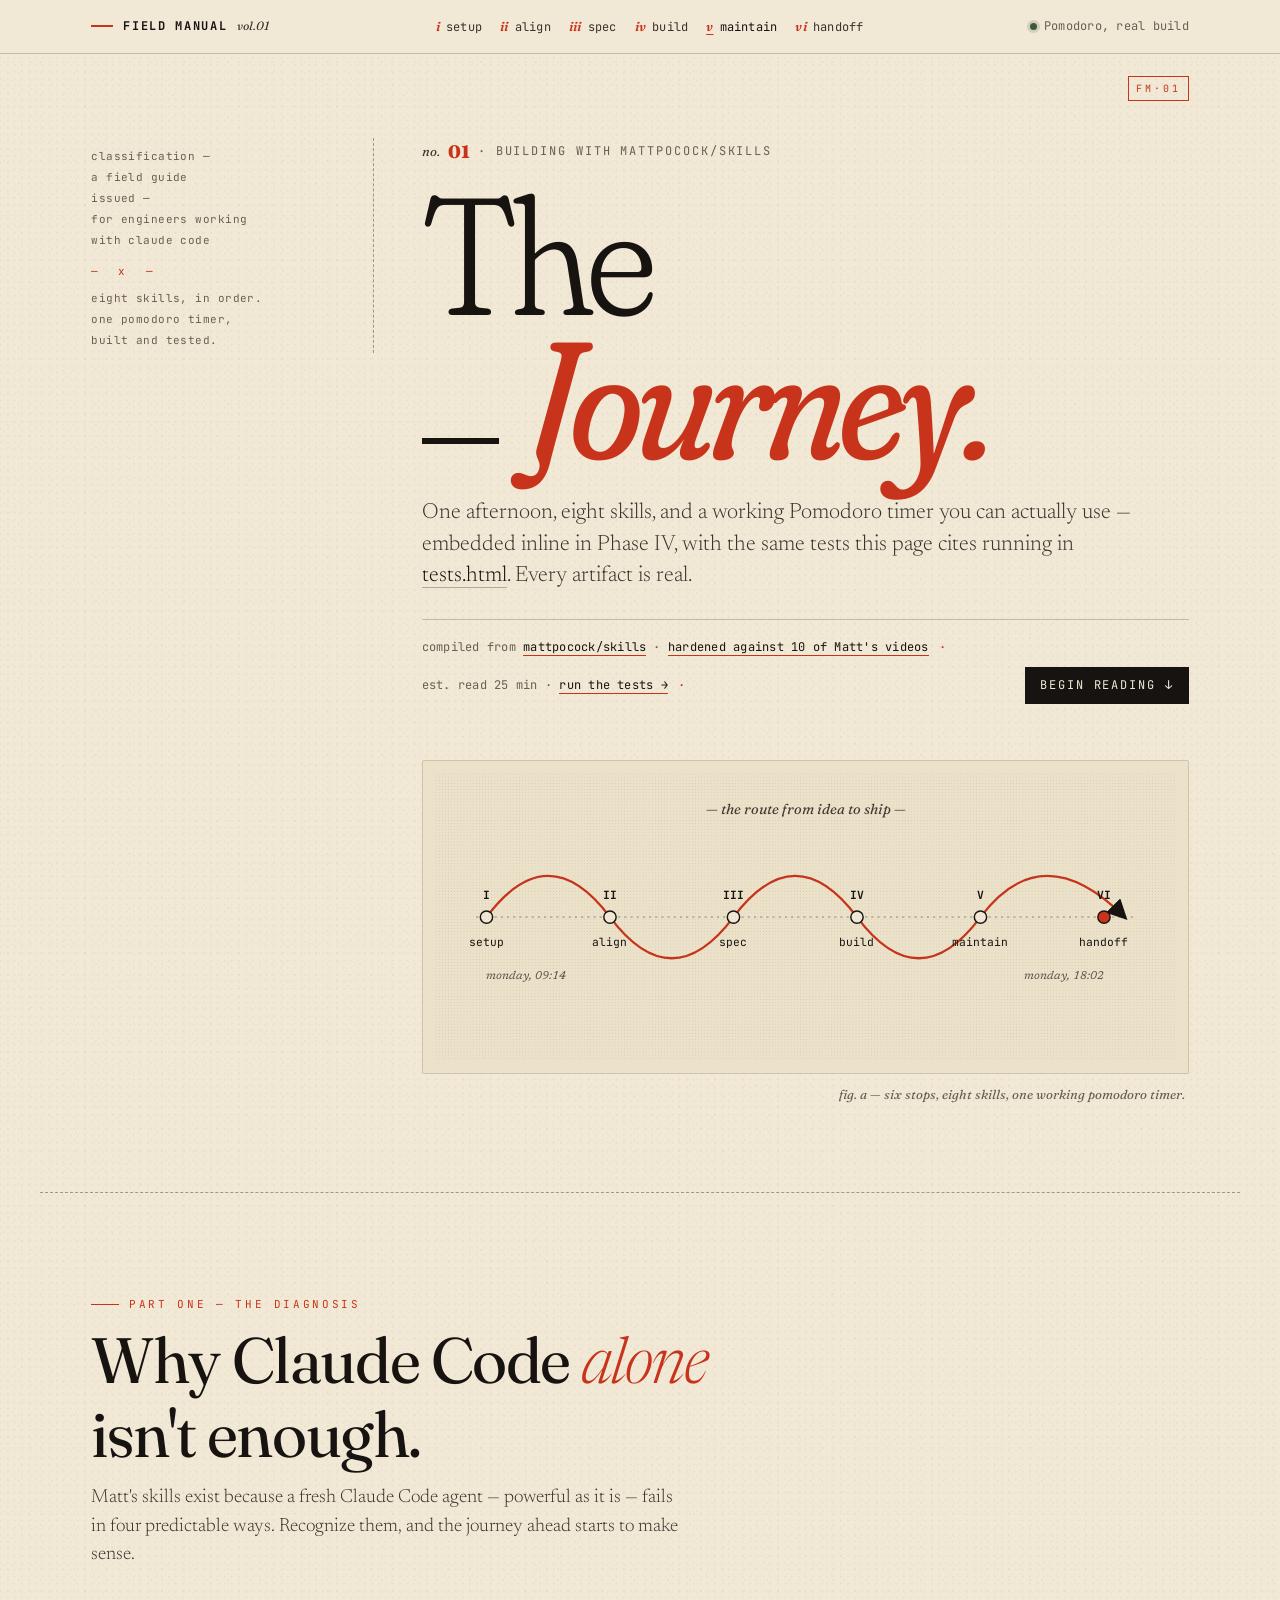
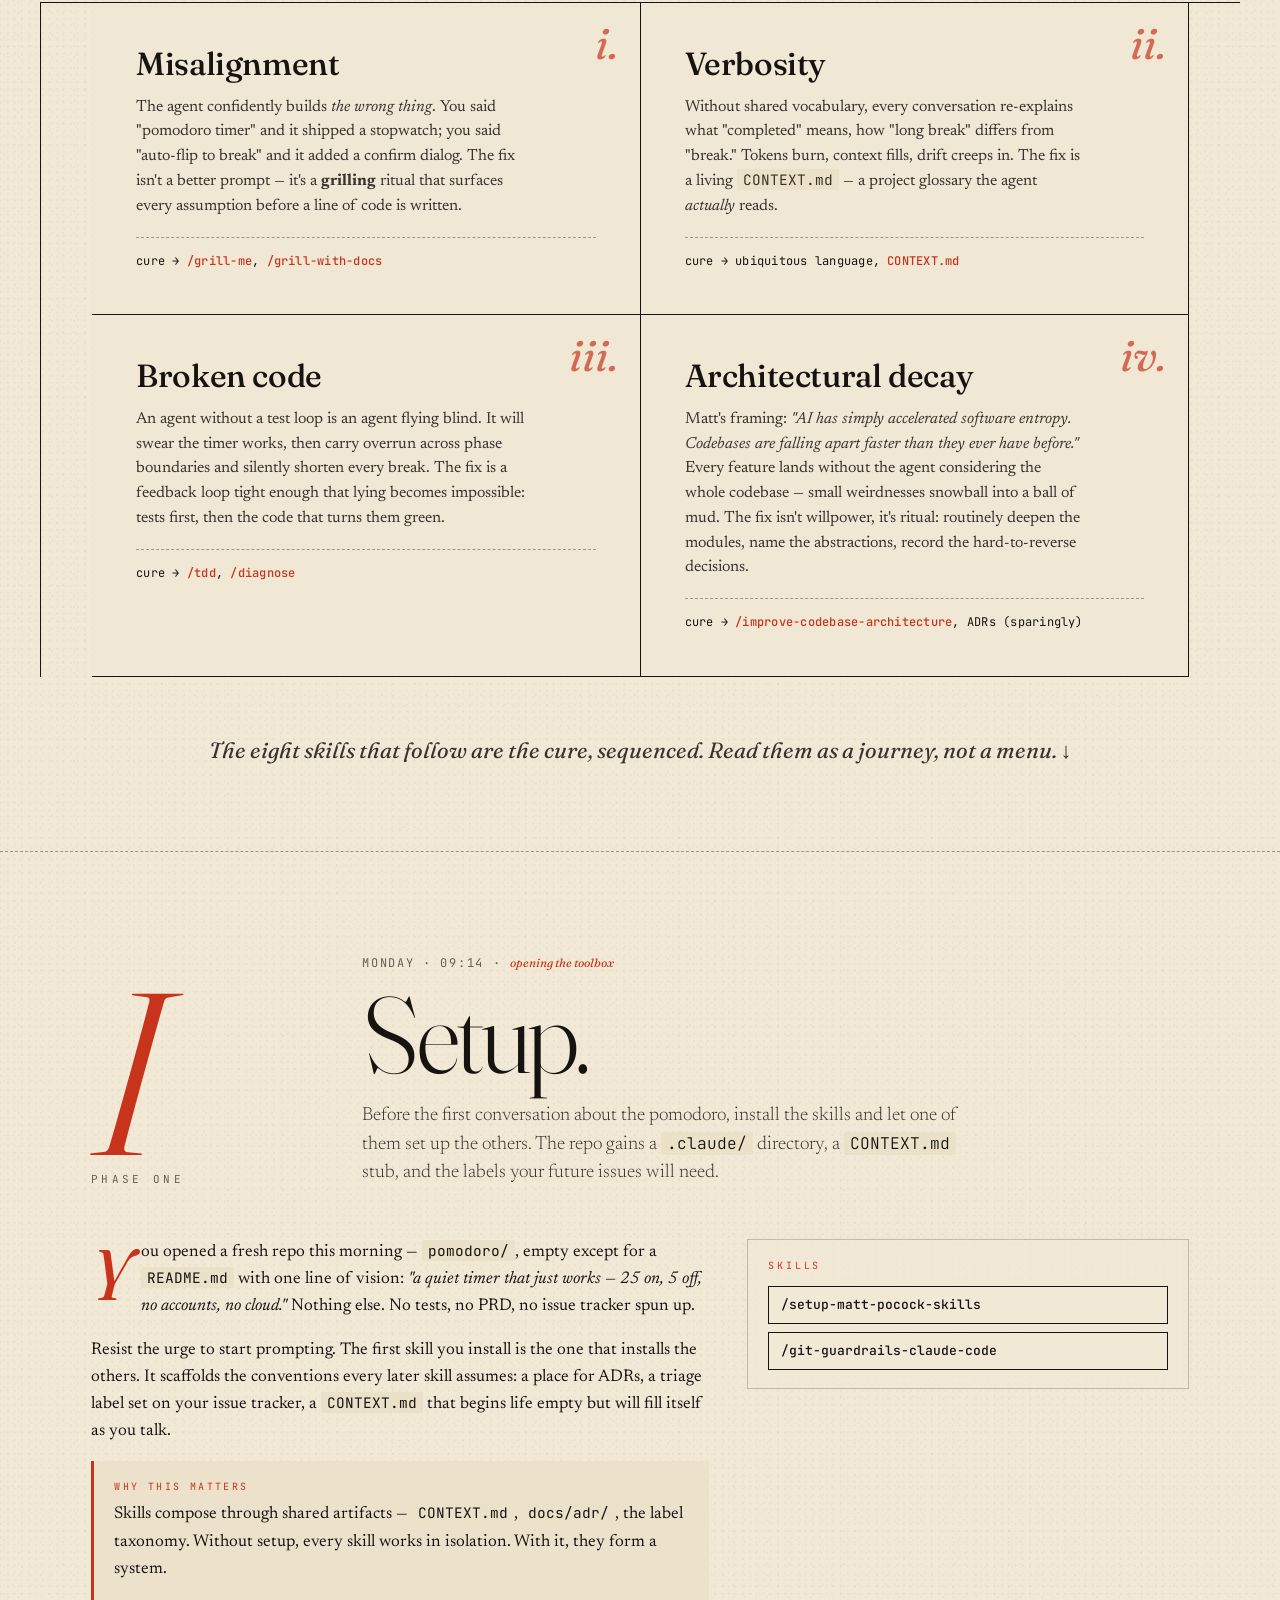
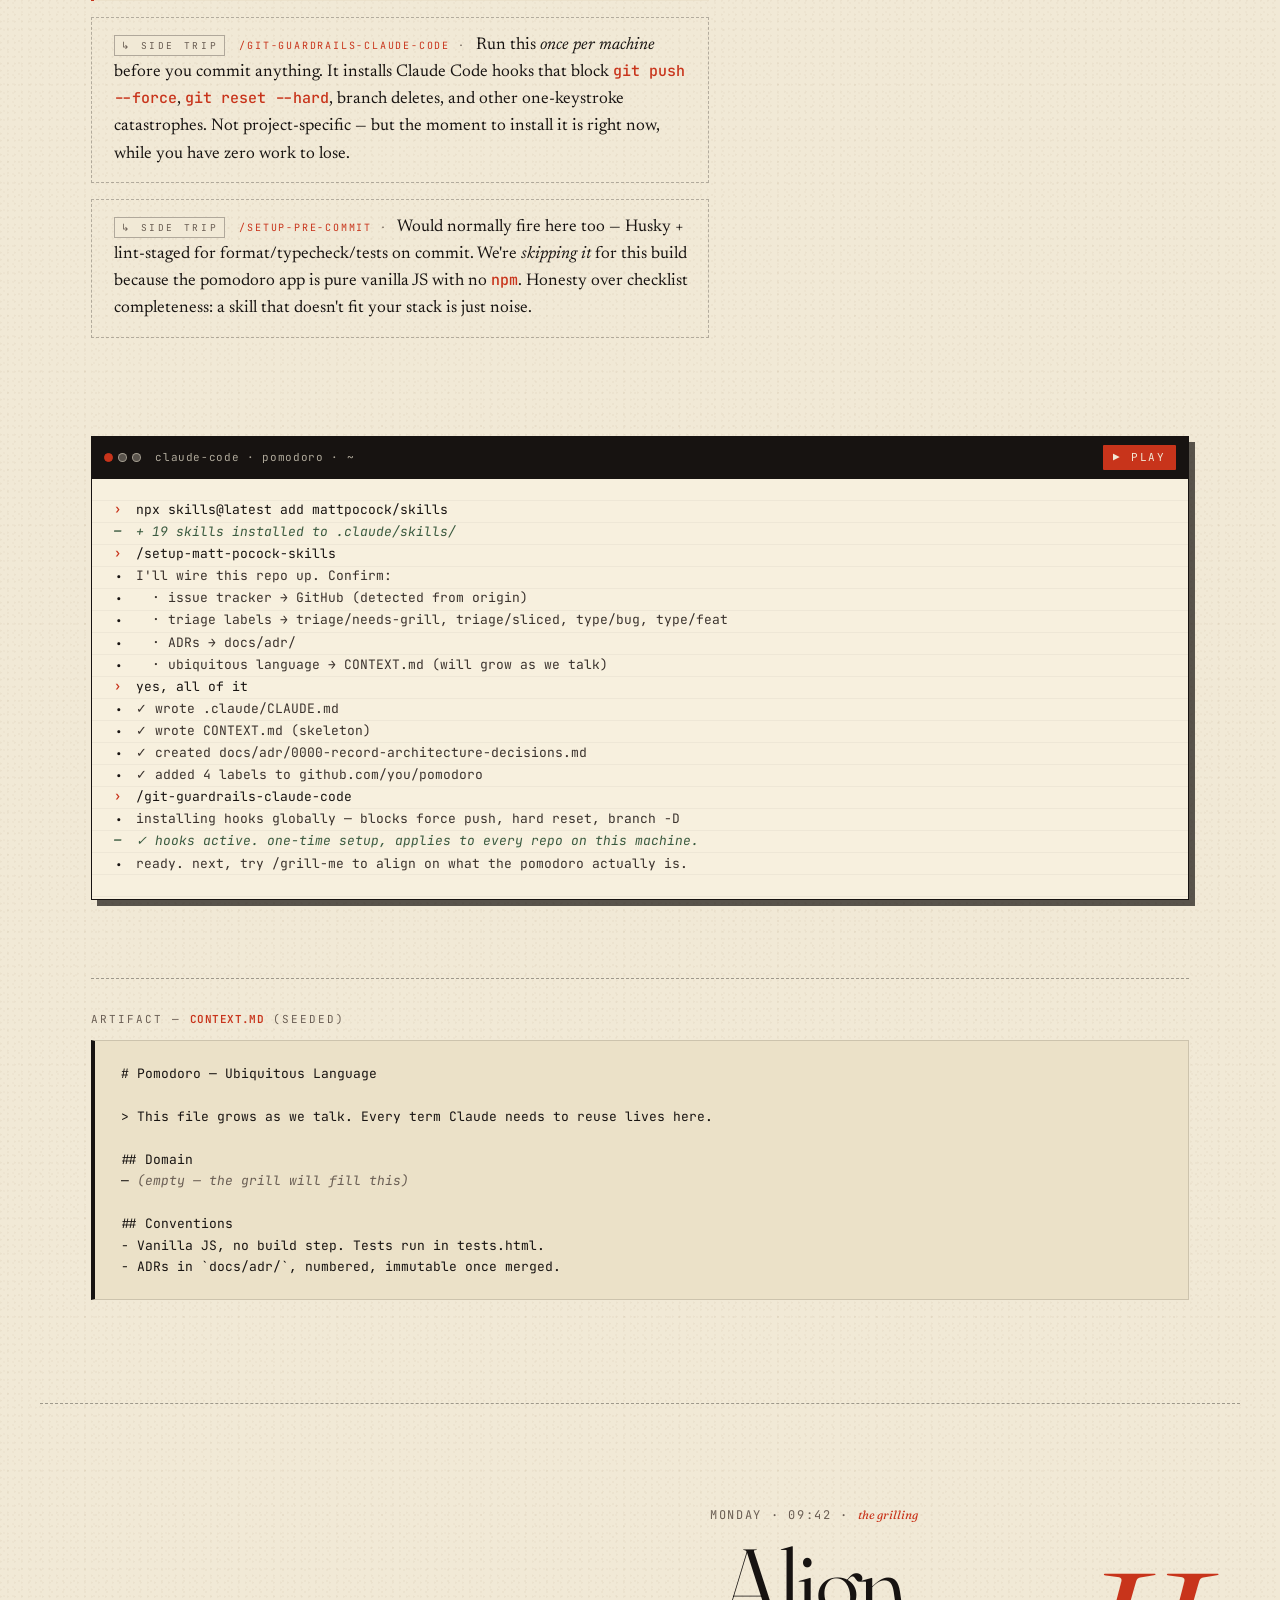
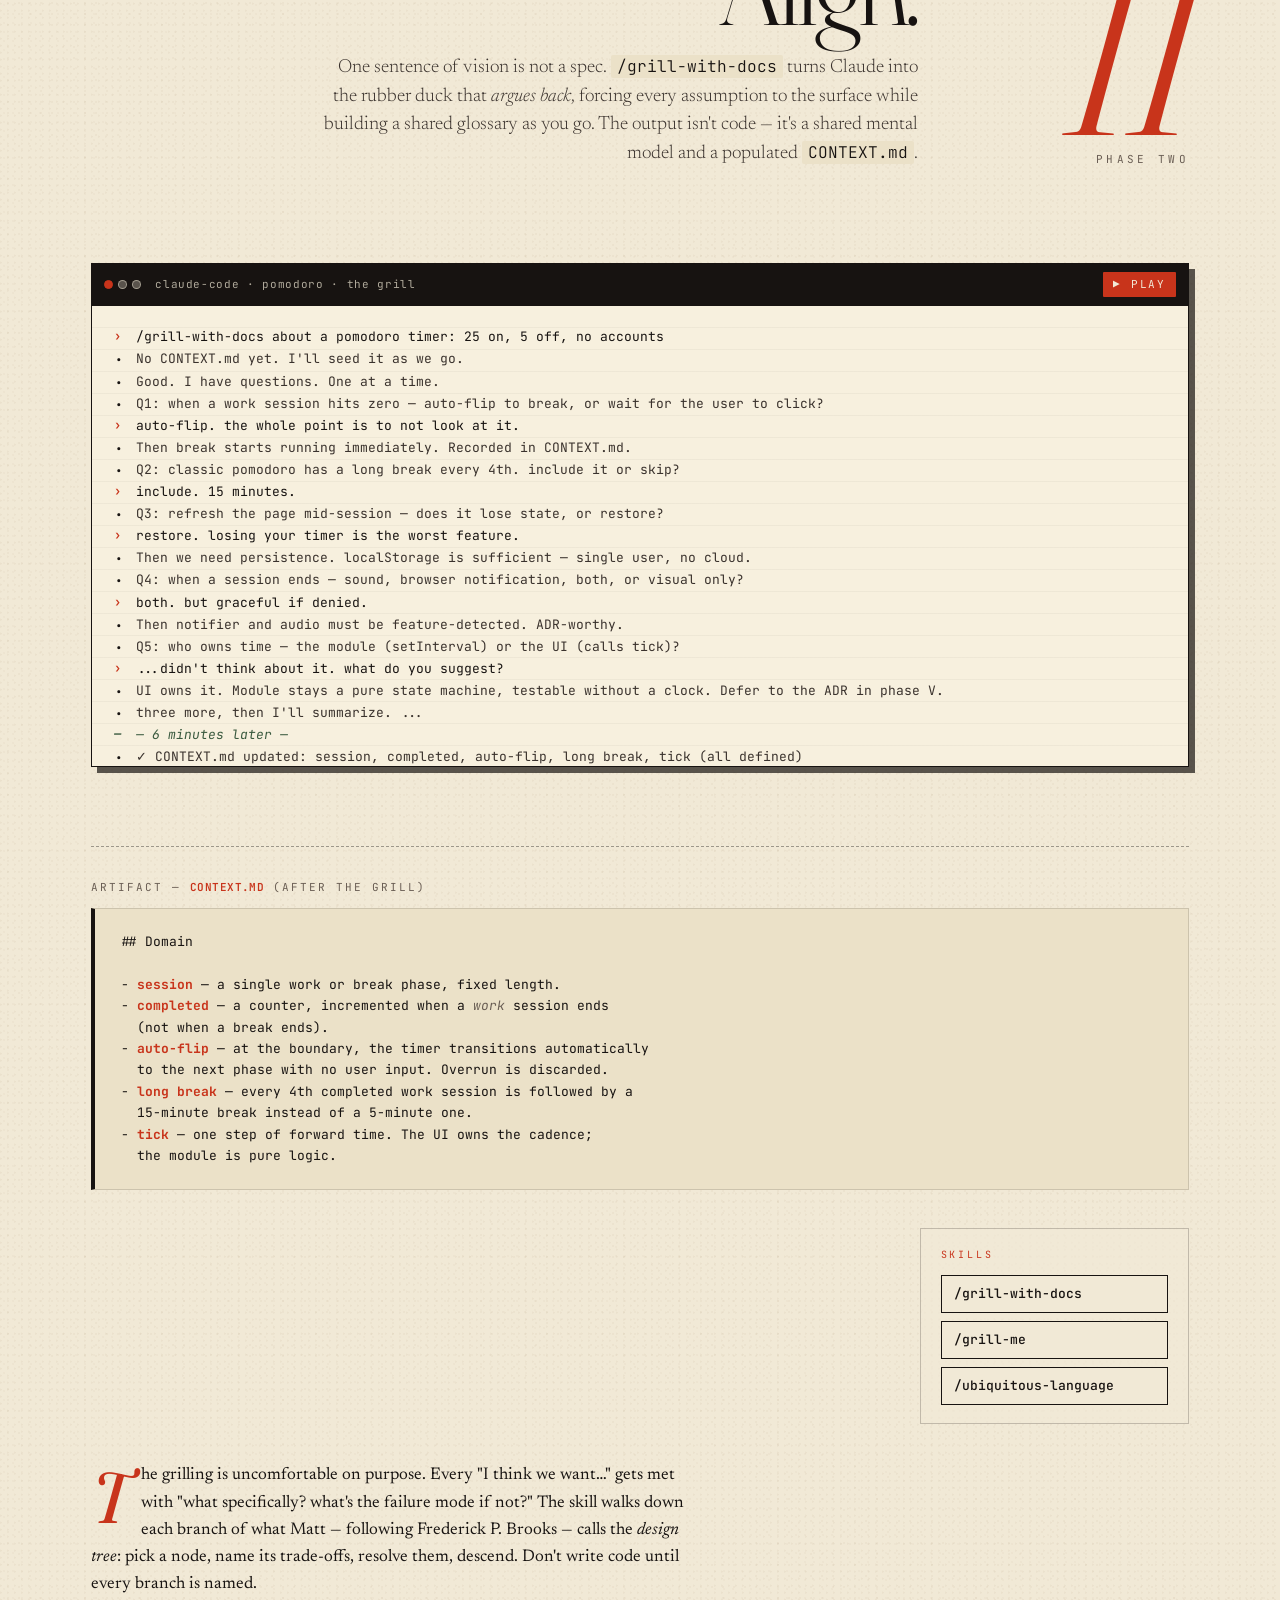
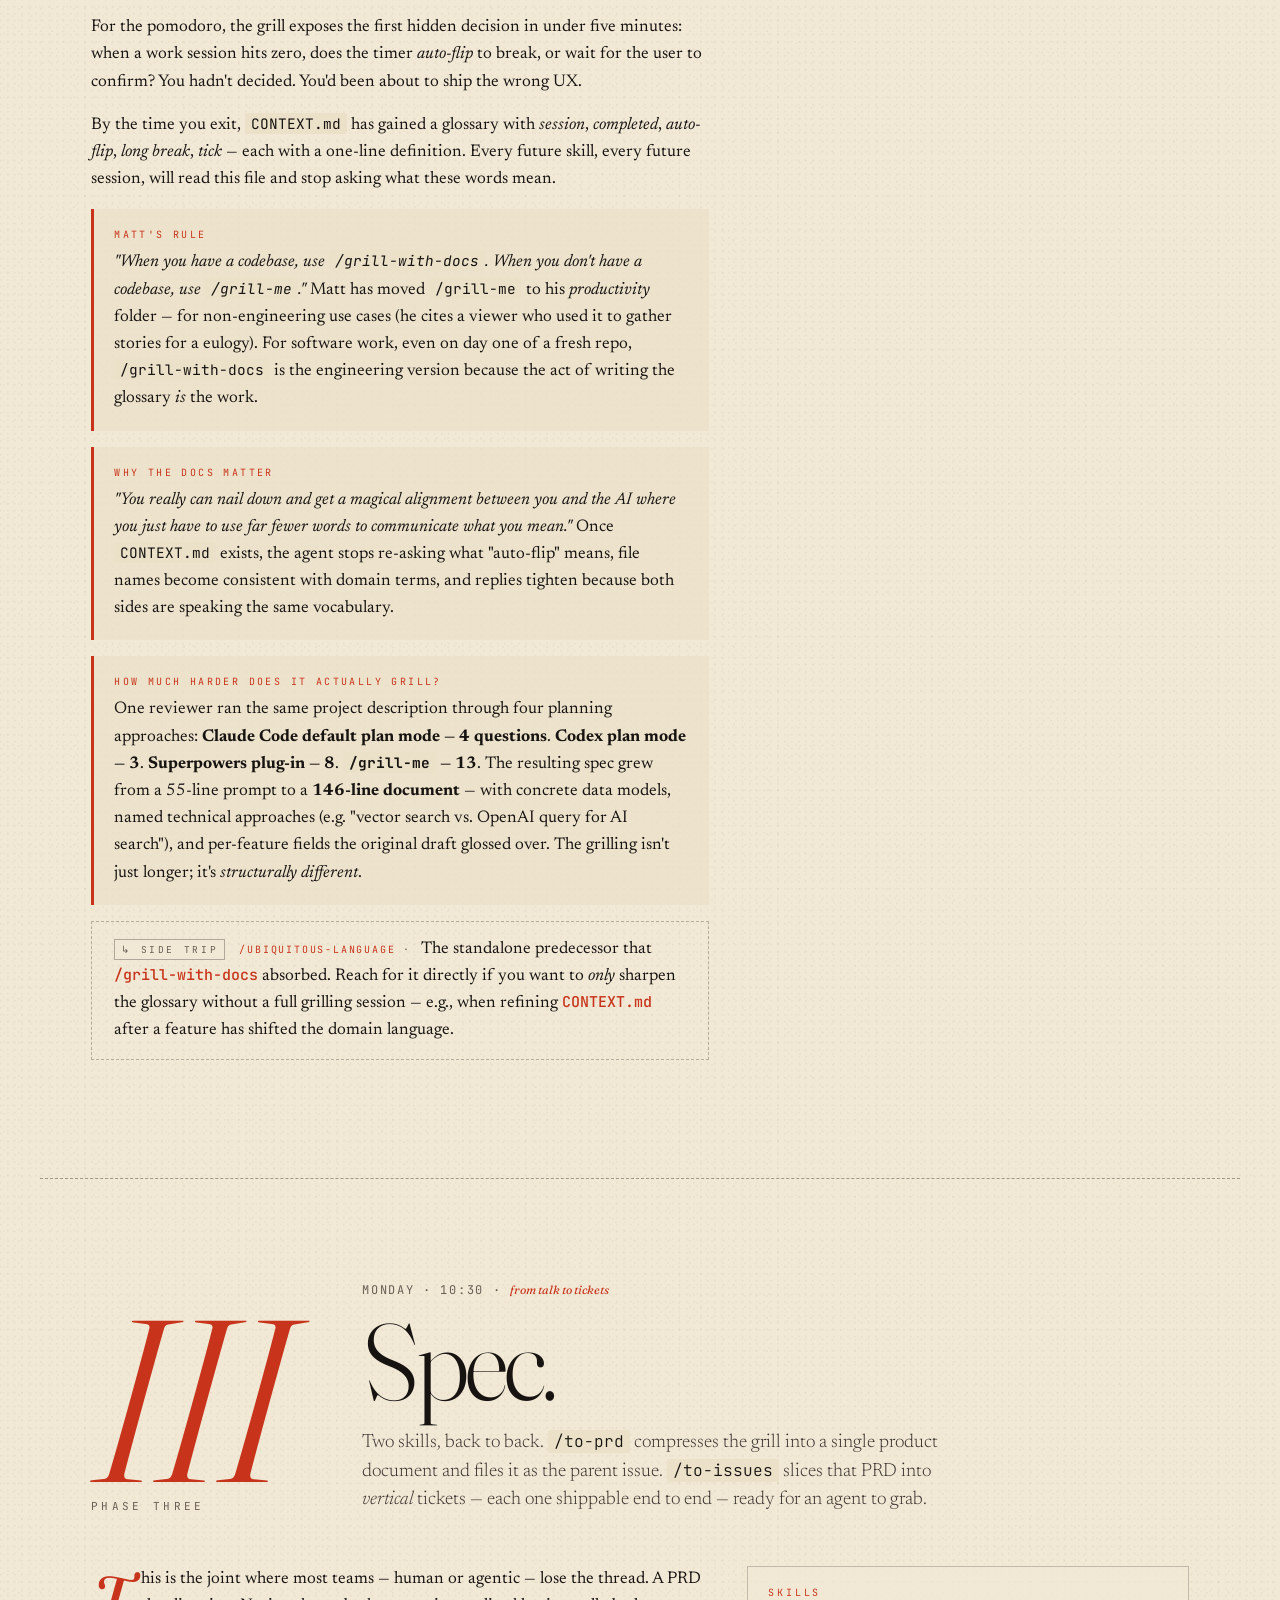
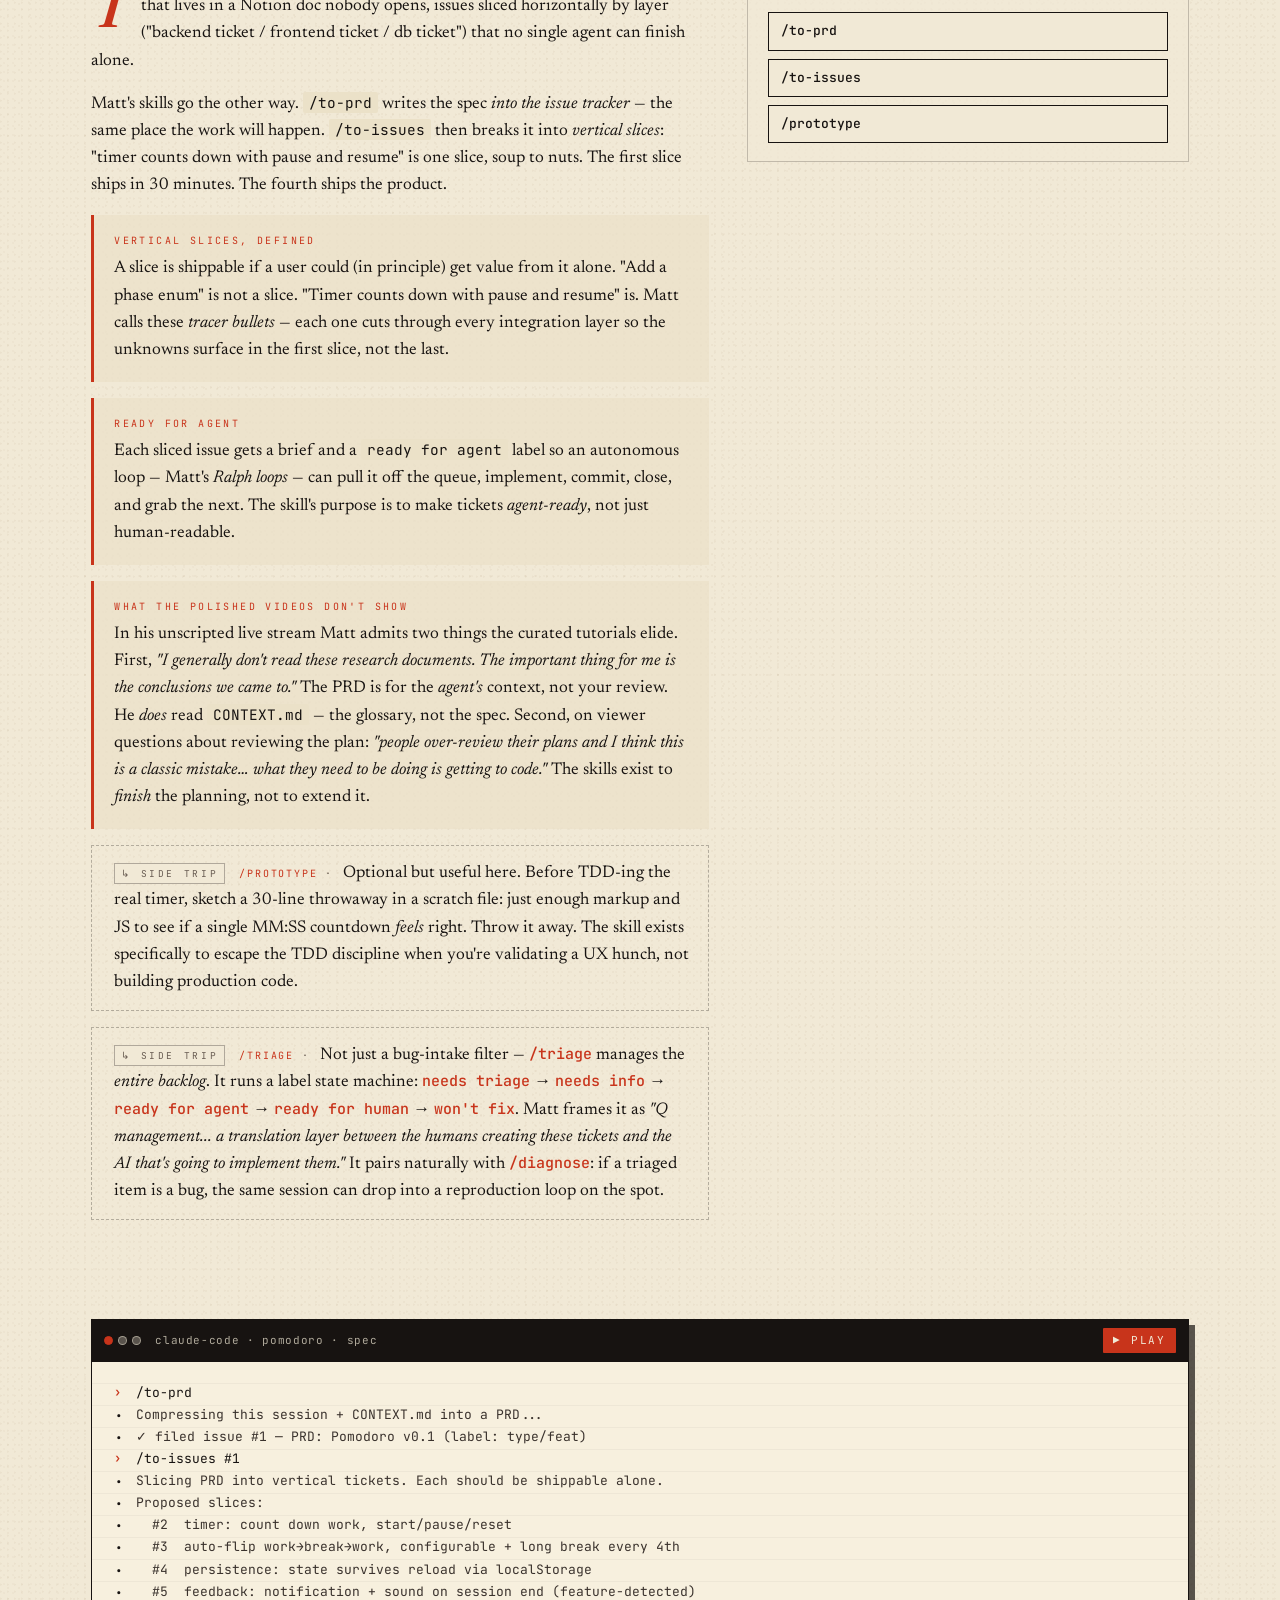
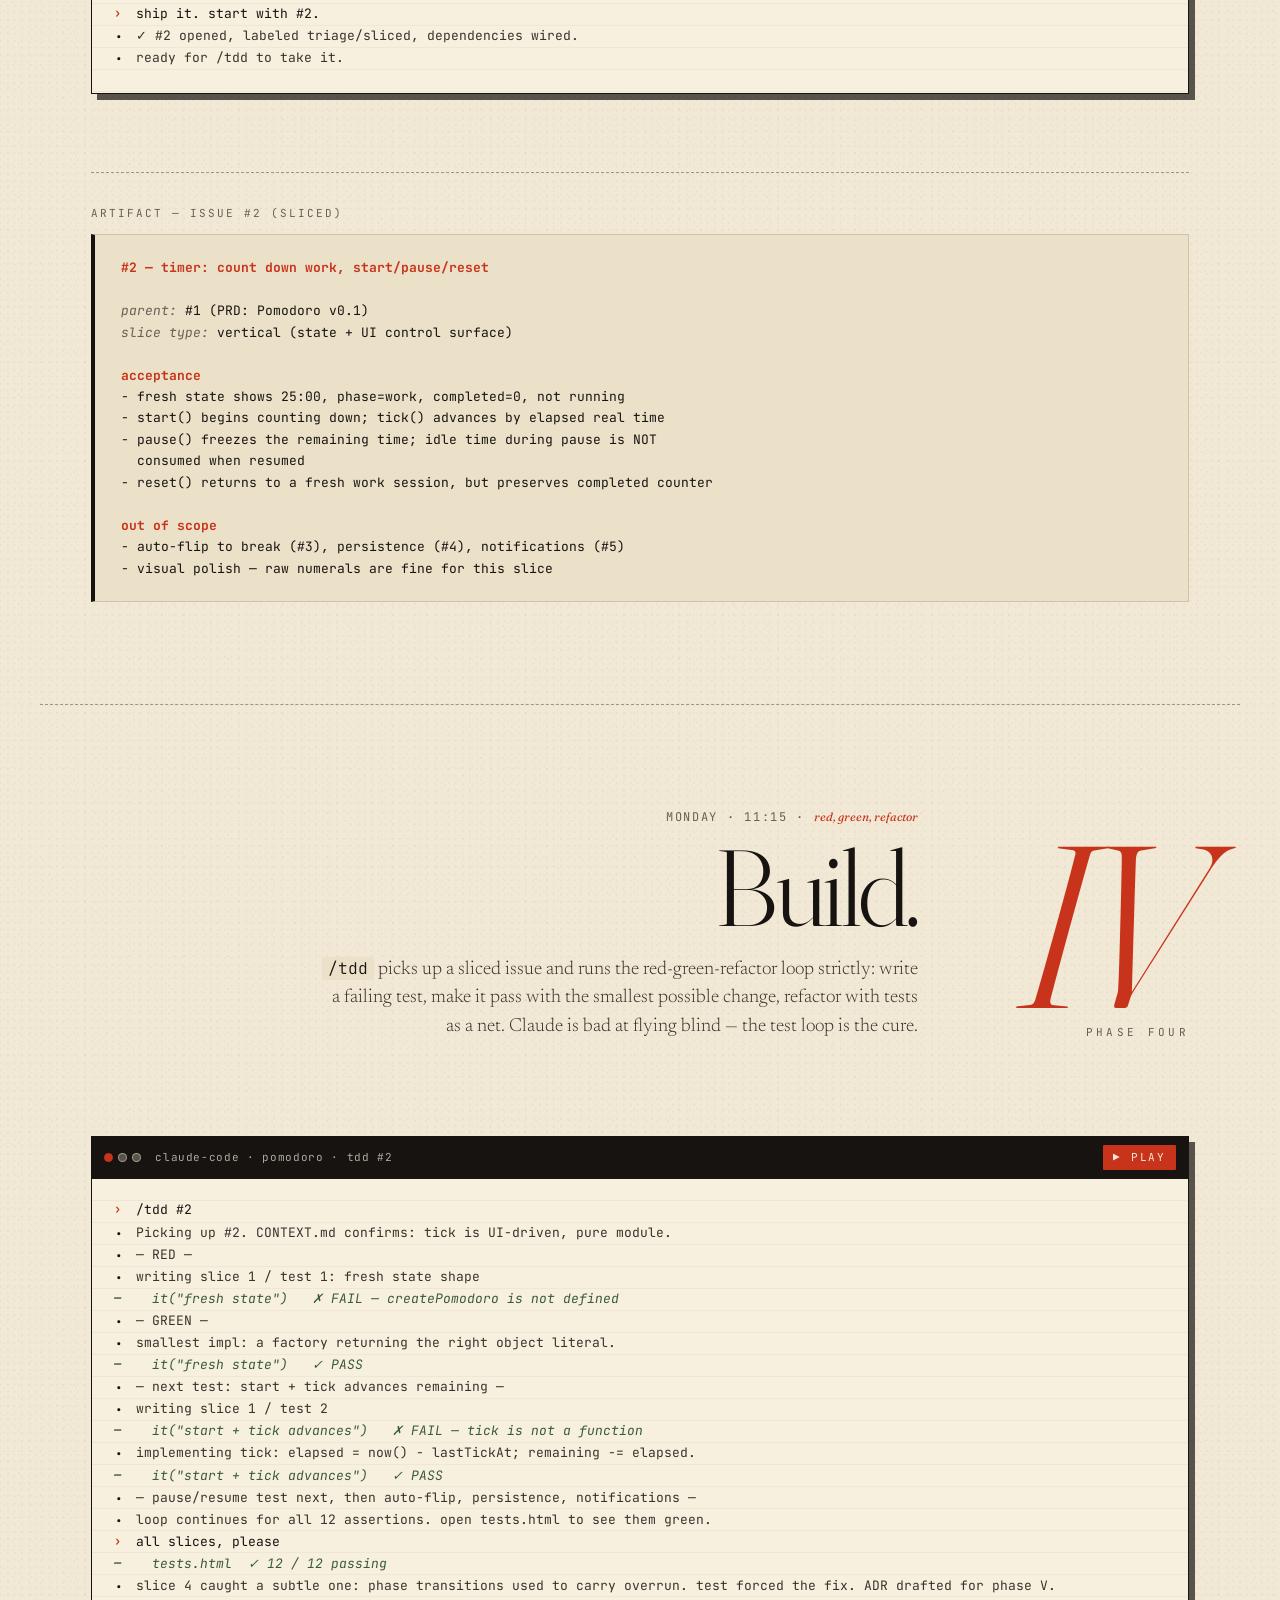
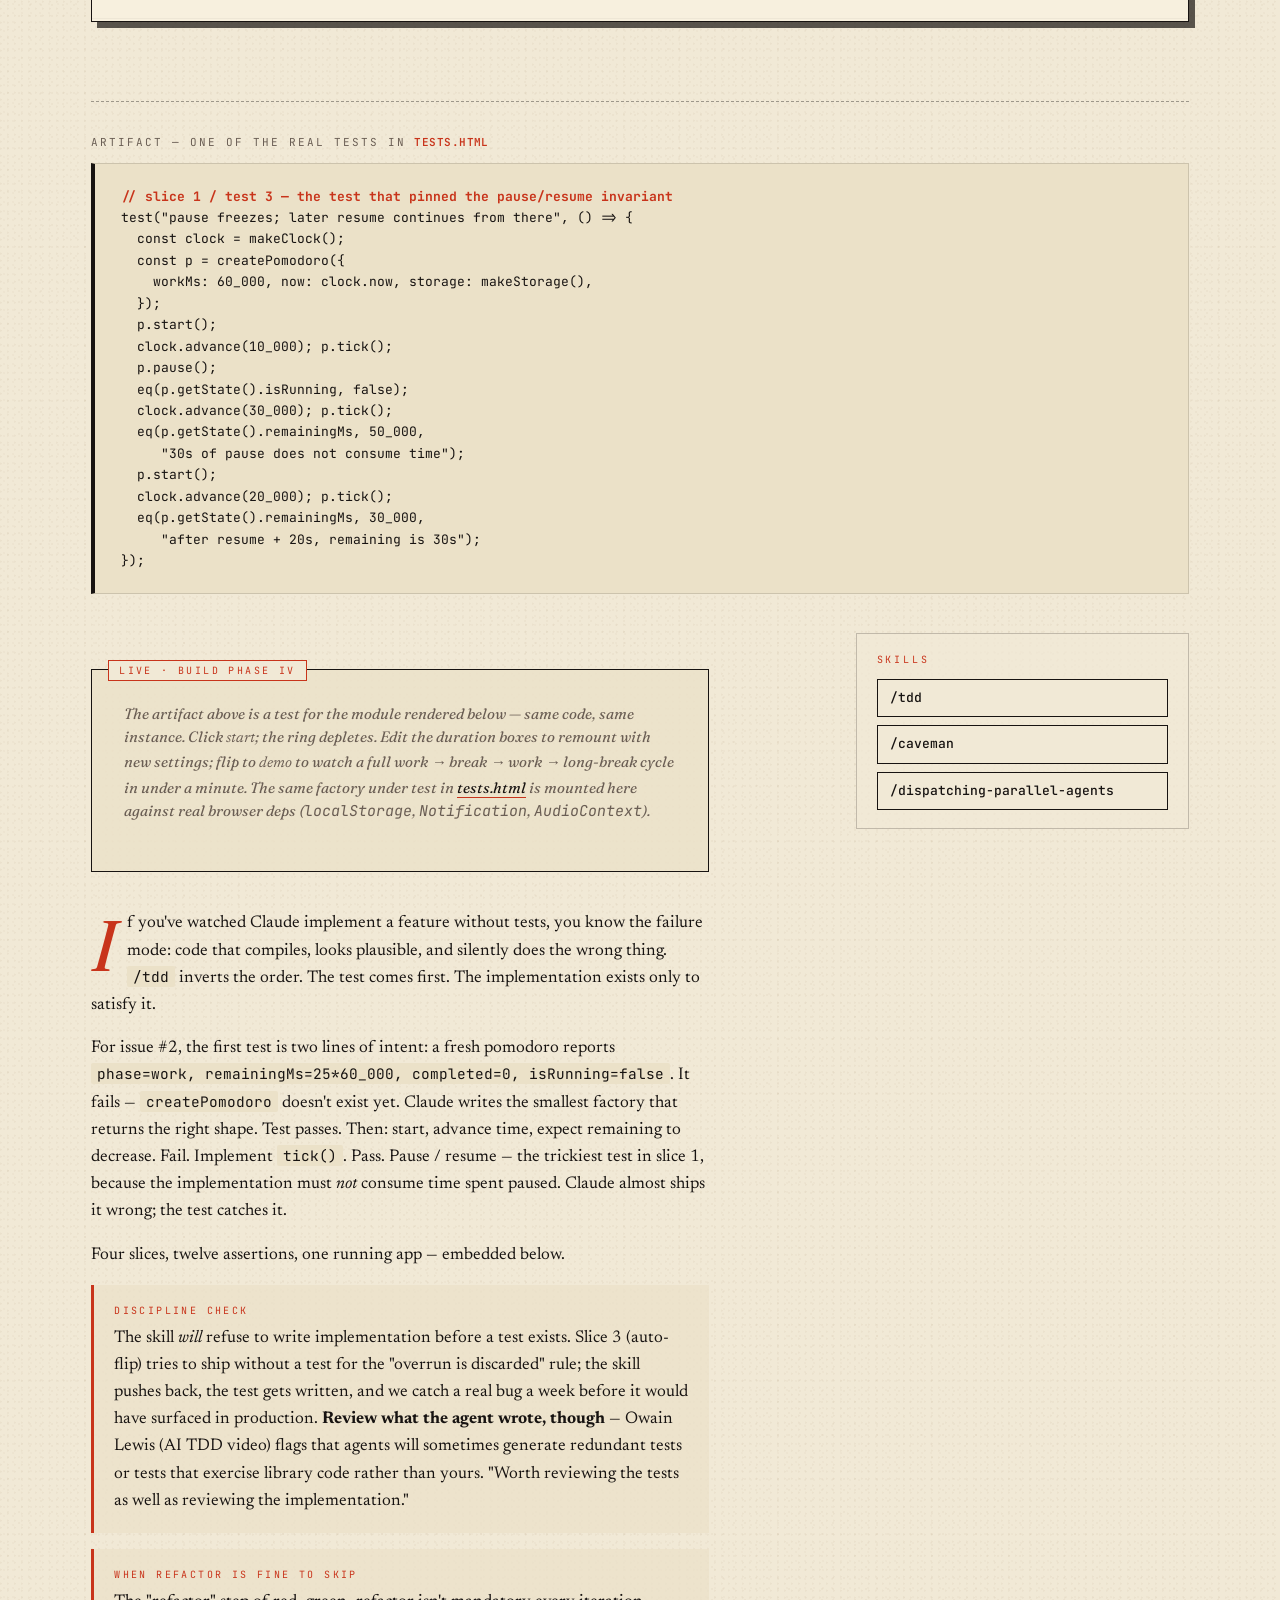
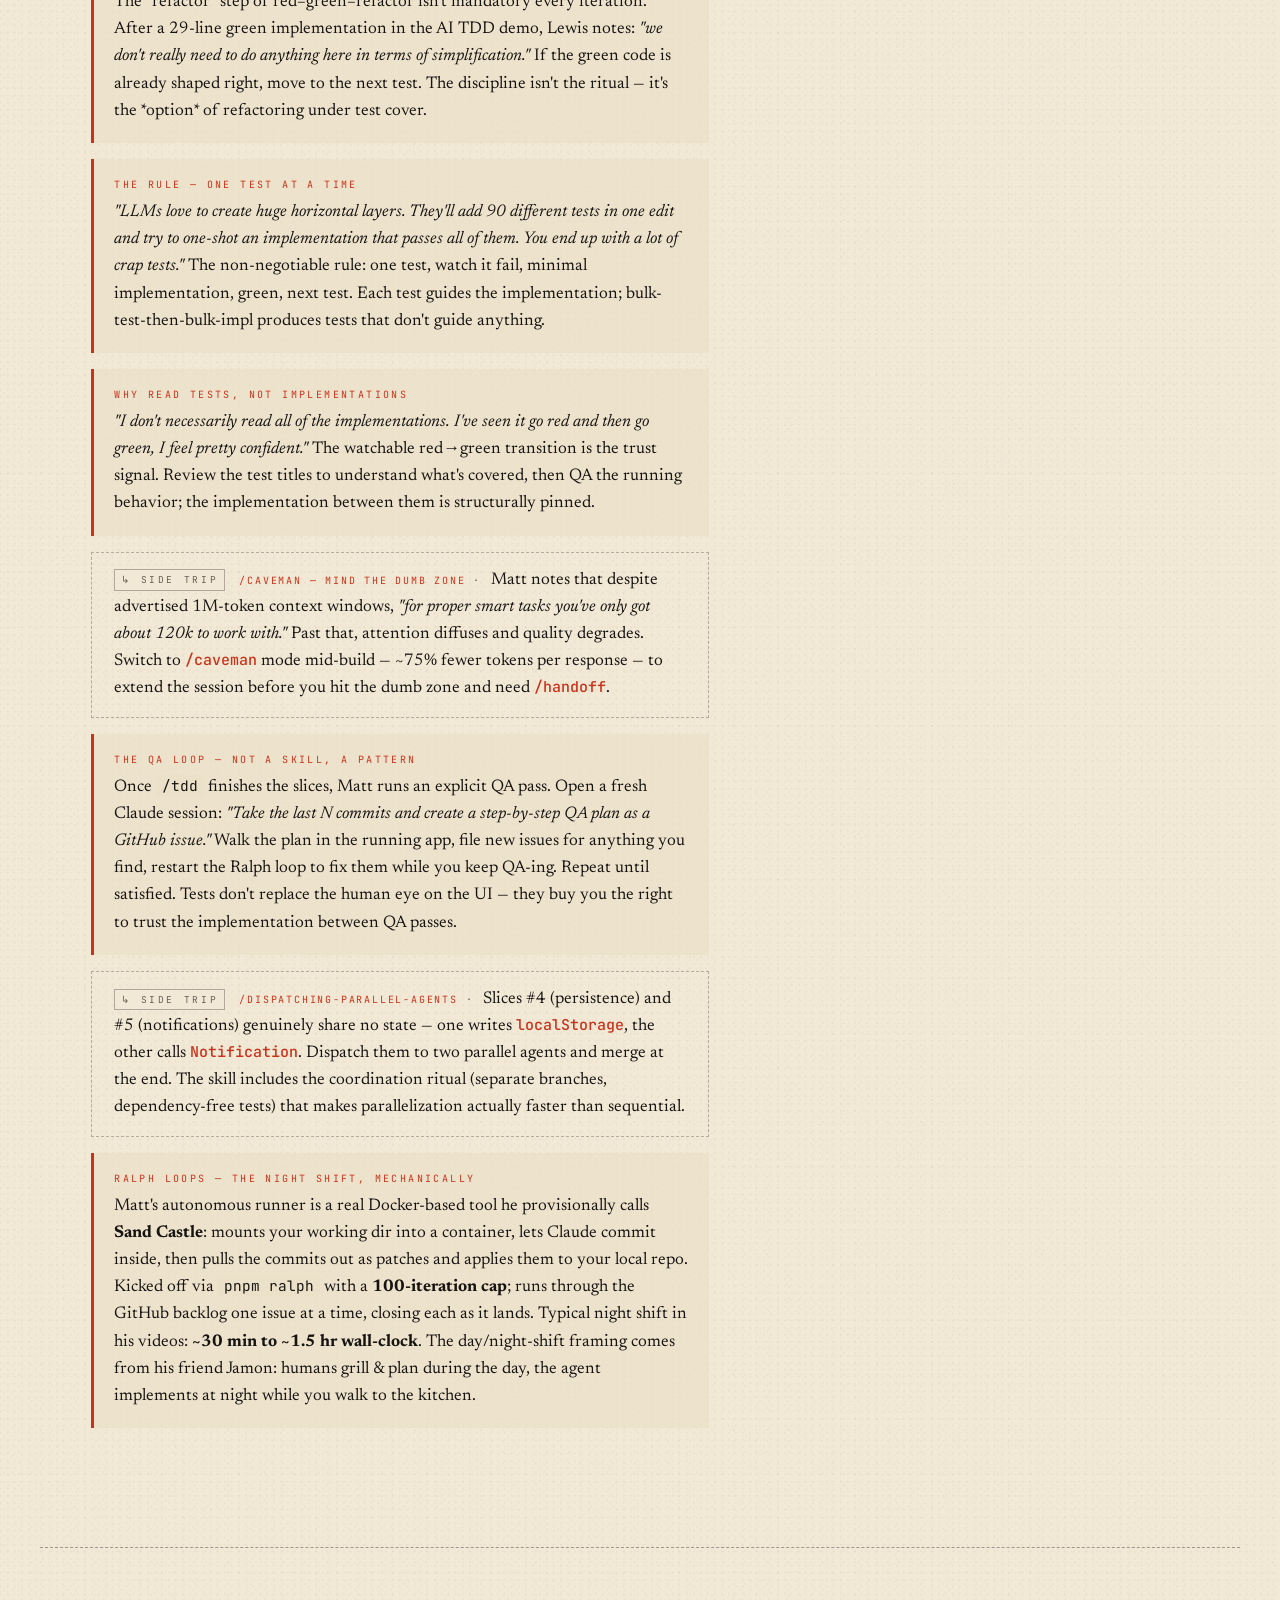
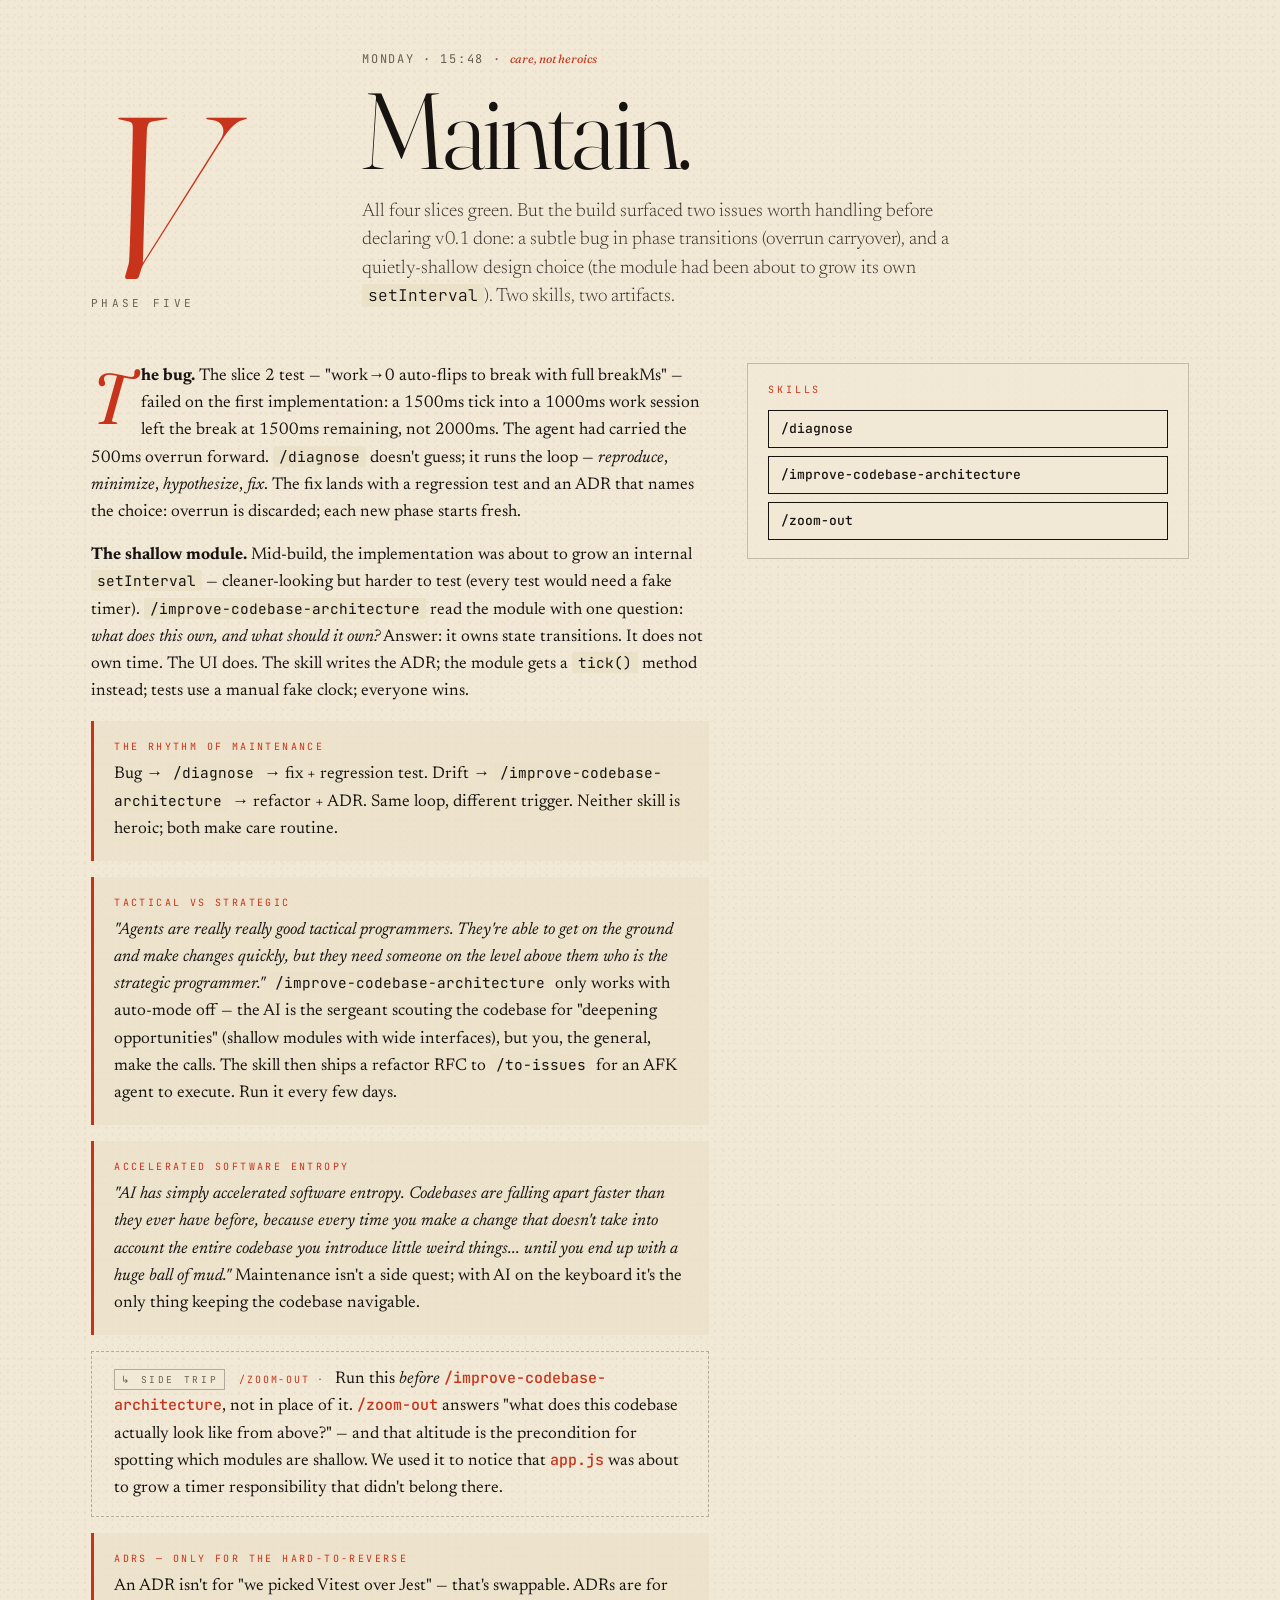
==== index.html @ 77102efb "initial: Field Manual vol.01 — building with mattpocock/skills A self-contained tutorial that teache" ====
<!doctype html>
<html lang="en">
<head>
  <meta charset="utf-8" />
  <meta name="viewport" content="width=device-width, initial-scale=1" />
  <title>Field Manual vol.01 — Building a Pomodoro with Matt Pocock's Skills</title>
  <meta name="description" content="A field guide for Claude Code users: build a real, working Pomodoro app, end to end, using Matt Pocock's skills. Every artifact is real. Tests run in the browser." />

  <link rel="preconnect" href="https://fonts.googleapis.com" />
  <link rel="preconnect" href="https://fonts.gstatic.com" crossorigin />
  <link href="https://fonts.googleapis.com/css2?family=Fraunces:opsz,wght@9..144,300;9..144,400;9..144,600;9..144,800&family=Newsreader:ital,opsz,wght@0,6..72,300;0,6..72,400;0,6..72,600;1,6..72,300;1,6..72,400&family=JetBrains+Mono:wght@400;500;700&display=swap" rel="stylesheet" />

  <link rel="stylesheet" href="styles.css" />
</head>
<body>

  <!-- ==================== FIXED CHROME ==================== -->
  <a class="skip-link" href="#hero">skip to content</a>

  <header class="masthead" role="banner">
    <div class="masthead__inner">
      <span class="masthead__brand">
        <span class="rule"></span>
        Field Manual <em>vol.01</em>
      </span>
      <nav class="masthead__nav" aria-label="Phases">
        <a href="#phase-1" data-phase-link="1"><span>I</span> setup</a>
        <a href="#phase-2" data-phase-link="2"><span>II</span> align</a>
        <a href="#phase-3" data-phase-link="3"><span>III</span> spec</a>
        <a href="#phase-4" data-phase-link="4"><span>IV</span> build</a>
        <a href="#phase-5" data-phase-link="5"><span>V</span> maintain</a>
        <a href="#phase-6" data-phase-link="6"><span>VI</span> handoff</a>
      </nav>
      <span class="masthead__meta"><span class="dot"></span> Pomodoro, real build</span>
    </div>
  </header>

  <!-- ==================== HERO ==================== -->
  <section class="hero" id="hero">
    <div class="hero__grid">

      <aside class="hero__marginalia" aria-hidden="true">
        <p class="marginalia__line">classification —</p>
        <p class="marginalia__line">a field guide</p>
        <p class="marginalia__line">issued —</p>
        <p class="marginalia__line">for engineers working</p>
        <p class="marginalia__line">with claude code</p>
        <p class="marginalia__line marginalia__line--sep">— x —</p>
        <p class="marginalia__line">eight skills, in order.</p>
        <p class="marginalia__line">one pomodoro timer,</p>
        <p class="marginalia__line">built and tested.</p>
      </aside>

      <div class="hero__title">
        <p class="hero__eyebrow">
          <span class="hero__stamp">no.</span>
          <span class="hero__num">01</span>
          ·
          building with mattpocock/skills
        </p>
        <h1 class="hero__h1">
          <span class="hero__h1-line">The</span>
          <span class="hero__h1-line hero__h1-line--accent">Journey.</span>
        </h1>
        <p class="hero__sub">
          One afternoon, eight skills, and a working Pomodoro timer you can actually use — embedded inline in Phase IV, with the same tests this page cites running in <a href="tests.html">tests.html</a>. Every artifact is real.
        </p>

        <div class="hero__byline">
          <span>compiled from <a href="https://github.com/mattpocock/skills" target="_blank" rel="noopener">mattpocock/skills</a> · <a href="#provenance">hardened against 10 of Matt&#39;s videos</a></span>
          <span class="hero__byline-sep">·</span>
          <span>est. read 25 min · <a href="tests.html">run the tests →</a></span>
          <span class="hero__byline-sep">·</span>
          <a href="#failure-modes" class="hero__begin">begin reading ↓</a>
        </div>
      </div>

      <!-- Journey diagram, SVG -->
      <figure class="hero__diagram" aria-label="The six phases of the journey">
        <svg viewBox="0 0 720 280" xmlns="http://www.w3.org/2000/svg" class="diagram-svg" preserveAspectRatio="xMidYMid meet">
          <defs>
            <pattern id="grain" patternUnits="userSpaceOnUse" width="3" height="3">
              <circle cx="1" cy="1" r="0.4" fill="currentColor" opacity="0.18"/>
            </pattern>
            <marker id="arrowhead" viewBox="0 0 10 10" refX="8" refY="5" markerWidth="9" markerHeight="9" orient="auto-start-reverse">
              <path d="M0,0 L10,5 L0,10 z" fill="var(--ink)"/>
            </marker>
          </defs>

          <!-- baseline rule -->
          <line x1="40" y1="140" x2="680" y2="140" stroke="var(--ink)" stroke-width="0.8" stroke-dasharray="2 4" opacity="0.55"/>

          <!-- main route -->
          <path class="route" d="M 50 140 Q 110 60, 170 140 T 290 140 T 410 140 T 530 140 T 670 140"
                fill="none" stroke="var(--accent)" stroke-width="2.2" stroke-linecap="round" marker-end="url(#arrowhead)"/>

          <!-- waypoints -->
          <g class="waypoints" font-family="'JetBrains Mono', monospace" font-size="11" fill="var(--ink)">
            <g transform="translate(50,140)">
              <circle r="6" fill="var(--paper)" stroke="var(--ink)" stroke-width="1.4"/>
              <text y="-18" text-anchor="middle" font-weight="700">I</text>
              <text y="28" text-anchor="middle">setup</text>
            </g>
            <g transform="translate(170,140)">
              <circle r="6" fill="var(--paper)" stroke="var(--ink)" stroke-width="1.4"/>
              <text y="-18" text-anchor="middle" font-weight="700">II</text>
              <text y="28" text-anchor="middle">align</text>
            </g>
            <g transform="translate(290,140)">
              <circle r="6" fill="var(--paper)" stroke="var(--ink)" stroke-width="1.4"/>
              <text y="-18" text-anchor="middle" font-weight="700">III</text>
              <text y="28" text-anchor="middle">spec</text>
            </g>
            <g transform="translate(410,140)">
              <circle r="6" fill="var(--paper)" stroke="var(--ink)" stroke-width="1.4"/>
              <text y="-18" text-anchor="middle" font-weight="700">IV</text>
              <text y="28" text-anchor="middle">build</text>
            </g>
            <g transform="translate(530,140)">
              <circle r="6" fill="var(--paper)" stroke="var(--ink)" stroke-width="1.4"/>
              <text y="-18" text-anchor="middle" font-weight="700">V</text>
              <text y="28" text-anchor="middle">maintain</text>
            </g>
            <g transform="translate(650,140)">
              <circle r="6" fill="var(--accent)" stroke="var(--ink)" stroke-width="1.4"/>
              <text y="-18" text-anchor="middle" font-weight="700">VI</text>
              <text y="28" text-anchor="middle">handoff</text>
            </g>
          </g>

          <!-- annotations -->
          <text x="50" y="200" font-family="'Newsreader', serif" font-style="italic" font-size="11" fill="var(--ink)" opacity="0.7">monday, 09:14</text>
          <text x="650" y="200" font-family="'Newsreader', serif" font-style="italic" font-size="11" fill="var(--ink)" text-anchor="end" opacity="0.7">monday, 18:02</text>

          <text x="360" y="40" font-family="'Fraunces', serif" font-style="italic" font-size="14" fill="var(--ink)" text-anchor="middle" opacity="0.8">
            &mdash; the route from idea to ship &mdash;
          </text>

          <!-- grain overlay -->
          <rect x="0" y="0" width="720" height="280" fill="url(#grain)" color="var(--ink)" pointer-events="none"/>
        </svg>
        <figcaption class="diagram-caption">
          fig. a &mdash; six stops, eight skills, one working pomodoro timer.
        </figcaption>
      </figure>

    </div>
  </section>

  <!-- ==================== FAILURE MODES ==================== -->
  <section class="failures" id="failure-modes">
    <div class="section-head">
      <p class="section-eyebrow">part one &mdash; the diagnosis</p>
      <h2 class="section-h2">Why Claude&nbsp;Code <em>alone</em> isn't enough.</h2>
      <p class="section-lede">
        Matt's skills exist because a fresh Claude&nbsp;Code agent &mdash; powerful as it is &mdash; fails in four predictable ways. Recognize them, and the journey ahead starts to make sense.
      </p>
    </div>

    <ol class="failures__grid">
      <li class="failure">
        <span class="failure__num">i.</span>
        <h3 class="failure__h">Misalignment</h3>
        <p class="failure__body">The agent confidently builds <em>the wrong thing</em>. You said "pomodoro timer" and it shipped a stopwatch; you said "auto-flip to break" and it added a confirm dialog. The fix isn't a better prompt &mdash; it's a <strong>grilling</strong> ritual that surfaces every assumption before a line of code is written.</p>
        <p class="failure__cure">cure → <code>/grill-me</code>, <code>/grill-with-docs</code></p>
      </li>
      <li class="failure">
        <span class="failure__num">ii.</span>
        <h3 class="failure__h">Verbosity</h3>
        <p class="failure__body">Without shared vocabulary, every conversation re-explains what "completed" means, how "long break" differs from "break." Tokens burn, context fills, drift creeps in. The fix is a living <code>CONTEXT.md</code> &mdash; a project glossary the agent <em>actually</em> reads.</p>
        <p class="failure__cure">cure → ubiquitous language, <code>CONTEXT.md</code></p>
      </li>
      <li class="failure">
        <span class="failure__num">iii.</span>
        <h3 class="failure__h">Broken code</h3>
        <p class="failure__body">An agent without a test loop is an agent flying blind. It will swear the timer works, then carry overrun across phase boundaries and silently shorten every break. The fix is a feedback loop tight enough that lying becomes impossible: tests first, then the code that turns them green.</p>
        <p class="failure__cure">cure → <code>/tdd</code>, <code>/diagnose</code></p>
      </li>
      <li class="failure">
        <span class="failure__num">iv.</span>
        <h3 class="failure__h">Architectural decay</h3>
        <p class="failure__body">Matt&#39;s framing: <em>"AI has simply accelerated software entropy. Codebases are falling apart faster than they ever have before."</em> Every feature lands without the agent considering the whole codebase &mdash; small weirdnesses snowball into a ball of mud. The fix isn&#39;t willpower, it&#39;s ritual: routinely deepen the modules, name the abstractions, record the hard-to-reverse decisions.</p>
        <p class="failure__cure">cure → <code>/improve-codebase-architecture</code>, ADRs (sparingly)</p>
      </li>
    </ol>

    <p class="failures__transition">
      The eight skills that follow are the cure, sequenced. Read them as a journey, not a menu. &darr;
    </p>
  </section>

  <!-- ==================== JOURNEY ==================== -->
  <main class="journey" id="journey">

    <!-- ============ PHASE 1 — SETUP ============ -->
    <article class="phase" id="phase-1" data-phase="1">
      <header class="phase__head">
        <div class="phase__num-wrap">
          <span class="phase__numeral">I</span>
          <span class="phase__num-label">phase one</span>
        </div>
        <div class="phase__title-wrap">
          <p class="phase__kicker">monday · 09:14 · <em>opening the toolbox</em></p>
          <h2 class="phase__h">Setup.</h2>
          <p class="phase__lede">
            Before the first conversation about the pomodoro, install the skills and let one of them set up the others. The repo gains a <code>.claude/</code> directory, a <code>CONTEXT.md</code> stub, and the labels your future issues will need.
          </p>
        </div>
      </header>

      <div class="phase__body">
        <div class="phase__narrative">
          <p>You opened a fresh repo this morning &mdash; <code>pomodoro/</code>, empty except for a <code>README.md</code> with one line of vision: <em>"a quiet timer that just works &mdash; 25 on, 5 off, no accounts, no cloud."</em> Nothing else. No tests, no PRD, no issue tracker spun up.</p>

          <p>Resist the urge to start prompting. The first skill you install is the one that installs the others. It scaffolds the conventions every later skill assumes: a place for ADRs, a triage label set on your issue tracker, a <code>CONTEXT.md</code> that begins life empty but will fill itself as you talk.</p>

          <p class="aside">
            <span class="aside__label">why this matters</span>
            Skills compose through shared artifacts &mdash; <code>CONTEXT.md</code>, <code>docs/adr/</code>, the label taxonomy. Without setup, every skill works in isolation. With it, they form a system.
          </p>

          <p class="aside aside--side-skill">
            <span class="aside__label">/git-guardrails-claude-code</span>
            Run this <em>once per machine</em> before you commit anything. It installs Claude Code hooks that block <code>git push --force</code>, <code>git reset --hard</code>, branch deletes, and other one-keystroke catastrophes. Not project-specific &mdash; but the moment to install it is right now, while you have zero work to lose.
          </p>

          <p class="aside aside--side-skill">
            <span class="aside__label">/setup-pre-commit</span>
            Would normally fire here too &mdash; Husky + lint-staged for format/typecheck/tests on commit. We're <em>skipping it</em> for this build because the pomodoro app is pure vanilla JS with no <code>npm</code>. Honesty over checklist completeness: a skill that doesn't fit your stack is just noise.
          </p>
        </div>

        <aside class="phase__skills" aria-label="Skills used in this phase">
          <p class="skills-label">skills</p>
          <ul class="skill-chip-list">
            <li><button class="skill-chip" data-copy="/setup-matt-pocock-skills"><code>/setup-matt-pocock-skills</code><span class="copy-hint">copy</span></button></li>
            <li><button class="skill-chip" data-copy="/git-guardrails-claude-code"><code>/git-guardrails-claude-code</code><span class="copy-hint">copy</span></button></li>
          </ul>
        </aside>

        <!-- terminal sim -->
        <div class="terminal" data-terminal="phase-1">
          <div class="terminal__chrome">
            <span class="terminal__dots"><i></i><i></i><i></i></span>
            <span class="terminal__title">claude-code · pomodoro · ~ </span>
            <button class="terminal__play" aria-label="Play simulated session">▶ play</button>
          </div>
          <pre class="terminal__screen"><code class="terminal__transcript" data-script='[
{"who":"user","t":"npx skills@latest add mattpocock/skills"},
{"who":"sys","t":"+ 19 skills installed to .claude/skills/"},
{"who":"user","t":"/setup-matt-pocock-skills"},
{"who":"claude","t":"I&#39;ll wire this repo up. Confirm:"},
{"who":"claude","t":"  · issue tracker → GitHub (detected from origin)"},
{"who":"claude","t":"  · triage labels → triage/needs-grill, triage/sliced, type/bug, type/feat"},
{"who":"claude","t":"  · ADRs → docs/adr/"},
{"who":"claude","t":"  · ubiquitous language → CONTEXT.md (will grow as we talk)"},
{"who":"user","t":"yes, all of it"},
{"who":"claude","t":"✓ wrote .claude/CLAUDE.md"},
{"who":"claude","t":"✓ wrote CONTEXT.md (skeleton)"},
{"who":"claude","t":"✓ created docs/adr/0000-record-architecture-decisions.md"},
{"who":"claude","t":"✓ added 4 labels to github.com/you/pomodoro"},
{"who":"user","t":"/git-guardrails-claude-code"},
{"who":"claude","t":"installing hooks globally — blocks force push, hard reset, branch -D"},
{"who":"sys","t":"✓ hooks active. one-time setup, applies to every repo on this machine."},
{"who":"claude","t":"ready. next, try /grill-me to align on what the pomodoro actually is."}
]'></code></pre>
        </div>

        <div class="artifact">
          <p class="artifact__label">artifact &mdash; <code>CONTEXT.md</code> (seeded)</p>
          <pre class="artifact__body"><code># Pomodoro &mdash; Ubiquitous Language

> This file grows as we talk. Every term Claude needs to reuse lives here.

## Domain
&mdash; <em>(empty &mdash; the grill will fill this)</em>

## Conventions
- Vanilla JS, no build step. Tests run in tests.html.
- ADRs in `docs/adr/`, numbered, immutable once merged.
</code></pre>
        </div>
      </div>
    </article>

    <!-- ============ PHASE 2 — ALIGN ============ -->
    <article class="phase phase--flip" id="phase-2" data-phase="2">
      <header class="phase__head">
        <div class="phase__num-wrap">
          <span class="phase__numeral">II</span>
          <span class="phase__num-label">phase two</span>
        </div>
        <div class="phase__title-wrap">
          <p class="phase__kicker">monday · 09:42 · <em>the grilling</em></p>
          <h2 class="phase__h">Align.</h2>
          <p class="phase__lede">
            One sentence of vision is not a spec. <code>/grill-with-docs</code> turns Claude into the rubber duck that <em>argues back</em>, forcing every assumption to the surface while building a shared glossary as you go. The output isn't code &mdash; it's a shared mental model and a populated <code>CONTEXT.md</code>.
          </p>
        </div>
      </header>

      <div class="phase__body">
        <div class="phase__narrative">
          <p>The grilling is uncomfortable on purpose. Every "I think we want…" gets met with "what specifically? what's the failure mode if not?" The skill walks down each branch of what Matt &mdash; following Frederick P. Brooks &mdash; calls the <em>design tree</em>: pick a node, name its trade-offs, resolve them, descend. Don't write code until every branch is named.</p>
          <p>For the pomodoro, the grill exposes the first hidden decision in under five minutes: when a work session hits zero, does the timer <em>auto-flip</em> to break, or wait for the user to confirm? You hadn't decided. You'd been about to ship the wrong UX.</p>
          <p>By the time you exit, <code>CONTEXT.md</code> has gained a glossary with <em>session</em>, <em>completed</em>, <em>auto-flip</em>, <em>long break</em>, <em>tick</em> &mdash; each with a one-line definition. Every future skill, every future session, will read this file and stop asking what these words mean.</p>

          <p class="aside">
            <span class="aside__label">matt's rule</span>
            <em>"When you have a codebase, use <code>/grill-with-docs</code>. When you don't have a codebase, use <code>/grill-me</code>."</em> Matt has moved <code>/grill-me</code> to his <em>productivity</em> folder &mdash; for non-engineering use cases (he cites a viewer who used it to gather stories for a eulogy). For software work, even on day one of a fresh repo, <code>/grill-with-docs</code> is the engineering version because the act of writing the glossary <em>is</em> the work.
          </p>

          <p class="aside">
            <span class="aside__label">why the docs matter</span>
            <em>"You really can nail down and get a magical alignment between you and the AI where you just have to use far fewer words to communicate what you mean."</em> Once <code>CONTEXT.md</code> exists, the agent stops re-asking what "auto-flip" means, file names become consistent with domain terms, and replies tighten because both sides are speaking the same vocabulary.
          </p>

          <p class="aside">
            <span class="aside__label">how much harder does it actually grill?</span>
            One reviewer ran the same project description through four planning approaches: <strong>Claude Code default plan mode &mdash; 4 questions</strong>. <strong>Codex plan mode &mdash; 3</strong>. <strong>Superpowers plug-in &mdash; 8</strong>. <strong><code>/grill-me</code> &mdash; 13</strong>. The resulting spec grew from a 55-line prompt to a <strong>146-line document</strong> &mdash; with concrete data models, named technical approaches (e.g. "vector search vs. OpenAI query for AI search"), and per-feature fields the original draft glossed over. The grilling isn't just longer; it's <em>structurally different</em>.
          </p>

          <p class="aside aside--side-skill">
            <span class="aside__label">/ubiquitous-language</span>
            The standalone predecessor that <code>/grill-with-docs</code> absorbed. Reach for it directly if you want to <em>only</em> sharpen the glossary without a full grilling session &mdash; e.g., when refining <code>CONTEXT.md</code> after a feature has shifted the domain language.
          </p>
        </div>

        <aside class="phase__skills">
          <p class="skills-label">skills</p>
          <ul class="skill-chip-list">
            <li><button class="skill-chip" data-copy="/grill-with-docs"><code>/grill-with-docs</code><span class="copy-hint">copy</span></button></li>
            <li><button class="skill-chip" data-copy="/grill-me"><code>/grill-me</code><span class="copy-hint">copy</span></button></li>
            <li><button class="skill-chip" data-copy="/ubiquitous-language"><code>/ubiquitous-language</code><span class="copy-hint">copy</span></button></li>
          </ul>
        </aside>

        <div class="terminal" data-terminal="phase-2">
          <div class="terminal__chrome">
            <span class="terminal__dots"><i></i><i></i><i></i></span>
            <span class="terminal__title">claude-code · pomodoro · the grill</span>
            <button class="terminal__play" aria-label="Play simulated session">▶ play</button>
          </div>
          <pre class="terminal__screen"><code class="terminal__transcript" data-script='[
{"who":"user","t":"/grill-with-docs about a pomodoro timer: 25 on, 5 off, no accounts"},
{"who":"claude","t":"No CONTEXT.md yet. I&#39;ll seed it as we go."},
{"who":"claude","t":"Good. I have questions. One at a time."},
{"who":"claude","t":"Q1: when a work session hits zero — auto-flip to break, or wait for the user to click?"},
{"who":"user","t":"auto-flip. the whole point is to not look at it."},
{"who":"claude","t":"Then break starts running immediately. Recorded in CONTEXT.md."},
{"who":"claude","t":"Q2: classic pomodoro has a long break every 4th. include it or skip?"},
{"who":"user","t":"include. 15 minutes."},
{"who":"claude","t":"Q3: refresh the page mid-session — does it lose state, or restore?"},
{"who":"user","t":"restore. losing your timer is the worst feature."},
{"who":"claude","t":"Then we need persistence. localStorage is sufficient — single user, no cloud."},
{"who":"claude","t":"Q4: when a session ends — sound, browser notification, both, or visual only?"},
{"who":"user","t":"both. but graceful if denied."},
{"who":"claude","t":"Then notifier and audio must be feature-detected. ADR-worthy."},
{"who":"claude","t":"Q5: who owns time — the module (setInterval) or the UI (calls tick)?"},
{"who":"user","t":"...didn&#39;t think about it. what do you suggest?"},
{"who":"claude","t":"UI owns it. Module stays a pure state machine, testable without a clock. Defer to the ADR in phase V."},
{"who":"claude","t":"three more, then I&#39;ll summarize. ..."},
{"who":"sys","t":"&mdash; 6 minutes later &mdash;"},
{"who":"claude","t":"✓ CONTEXT.md updated: session, completed, auto-flip, long break, tick (all defined)"},
{"who":"claude","t":"✓ 2 open questions flagged: custom durations UI? export of completed log?"},
{"who":"claude","t":"ready to draft a PRD? try /to-prd"}
]'></code></pre>
        </div>

        <div class="artifact">
          <p class="artifact__label">artifact &mdash; <code>CONTEXT.md</code> (after the grill)</p>
          <pre class="artifact__body"><code>## Domain

- <strong>session</strong> &mdash; a single work or break phase, fixed length.
- <strong>completed</strong> &mdash; a counter, incremented when a <em>work</em> session ends
  (not when a break ends).
- <strong>auto-flip</strong> &mdash; at the boundary, the timer transitions automatically
  to the next phase with no user input. Overrun is discarded.
- <strong>long break</strong> &mdash; every 4th completed work session is followed by a
  15-minute break instead of a 5-minute one.
- <strong>tick</strong> &mdash; one step of forward time. The UI owns the cadence;
  the module is pure logic.
</code></pre>
        </div>
      </div>
    </article>

    <!-- ============ PHASE 3 — SPEC ============ -->
    <article class="phase" id="phase-3" data-phase="3">
      <header class="phase__head">
        <div class="phase__num-wrap">
          <span class="phase__numeral">III</span>
          <span class="phase__num-label">phase three</span>
        </div>
        <div class="phase__title-wrap">
          <p class="phase__kicker">monday · 10:30 · <em>from talk to tickets</em></p>
          <h2 class="phase__h">Spec.</h2>
          <p class="phase__lede">
            Two skills, back to back. <code>/to-prd</code> compresses the grill into a single product document and files it as the parent issue. <code>/to-issues</code> slices that PRD into <em>vertical</em> tickets &mdash; each one shippable end to end &mdash; ready for an agent to grab.
          </p>
        </div>
      </header>

      <div class="phase__body">
        <div class="phase__narrative">
          <p>This is the joint where most teams &mdash; human or agentic &mdash; lose the thread. A PRD that lives in a Notion doc nobody opens, issues sliced horizontally by layer ("backend ticket / frontend ticket / db ticket") that no single agent can finish alone.</p>
          <p>Matt's skills go the other way. <code>/to-prd</code> writes the spec <em>into the issue tracker</em> &mdash; the same place the work will happen. <code>/to-issues</code> then breaks it into <em>vertical slices</em>: "timer counts down with pause and resume" is one slice, soup to nuts. The first slice ships in 30 minutes. The fourth ships the product.</p>

          <p class="aside">
            <span class="aside__label">vertical slices, defined</span>
            A slice is shippable if a user could (in principle) get value from it alone. "Add a phase enum" is not a slice. "Timer counts down with pause and resume" is. Matt calls these <em>tracer bullets</em> &mdash; each one cuts through every integration layer so the unknowns surface in the first slice, not the last.
          </p>

          <p class="aside">
            <span class="aside__label">ready for agent</span>
            Each sliced issue gets a brief and a <code>ready for agent</code> label so an autonomous loop &mdash; Matt's <em>Ralph loops</em> &mdash; can pull it off the queue, implement, commit, close, and grab the next. The skill's purpose is to make tickets <em>agent-ready</em>, not just human-readable.
          </p>

          <p class="aside">
            <span class="aside__label">what the polished videos don&#39;t show</span>
            In his unscripted live stream Matt admits two things the curated tutorials elide. First, <em>"I generally don&#39;t read these research documents. The important thing for me is the conclusions we came to."</em> The PRD is for the <em>agent&#39;s</em> context, not your review. He <em>does</em> read <code>CONTEXT.md</code> &mdash; the glossary, not the spec. Second, on viewer questions about reviewing the plan: <em>"people over-review their plans and I think this is a classic mistake&hellip; what they need to be doing is getting to code."</em> The skills exist to <em>finish</em> the planning, not to extend it.
          </p>

          <p class="aside aside--side-skill">
            <span class="aside__label">/prototype</span>
            Optional but useful here. Before TDD-ing the real timer, sketch a 30-line throwaway in a scratch file: just enough markup and JS to see if a single MM:SS countdown <em>feels</em> right. Throw it away. The skill exists specifically to escape the TDD discipline when you're validating a UX hunch, not building production code.
          </p>

          <p class="aside aside--side-skill">
            <span class="aside__label">/triage</span>
            Not just a bug-intake filter &mdash; <code>/triage</code> manages the <em>entire backlog</em>. It runs a label state machine: <code>needs triage</code> &rarr; <code>needs info</code> &rarr; <code>ready for agent</code> &rarr; <code>ready for human</code> &rarr; <code>won't fix</code>. Matt frames it as <em>"Q management... a translation layer between the humans creating these tickets and the AI that's going to implement them."</em> It pairs naturally with <code>/diagnose</code>: if a triaged item is a bug, the same session can drop into a reproduction loop on the spot.
          </p>
        </div>

        <aside class="phase__skills">
          <p class="skills-label">skills</p>
          <ul class="skill-chip-list">
            <li><button class="skill-chip" data-copy="/to-prd"><code>/to-prd</code><span class="copy-hint">copy</span></button></li>
            <li><button class="skill-chip" data-copy="/to-issues"><code>/to-issues</code><span class="copy-hint">copy</span></button></li>
            <li><button class="skill-chip" data-copy="/prototype"><code>/prototype</code><span class="copy-hint">copy</span></button></li>
          </ul>
        </aside>

        <div class="terminal" data-terminal="phase-3">
          <div class="terminal__chrome">
            <span class="terminal__dots"><i></i><i></i><i></i></span>
            <span class="terminal__title">claude-code · pomodoro · spec</span>
            <button class="terminal__play" aria-label="Play simulated session">▶ play</button>
          </div>
          <pre class="terminal__screen"><code class="terminal__transcript" data-script='[
{"who":"user","t":"/to-prd"},
{"who":"claude","t":"Compressing this session + CONTEXT.md into a PRD..."},
{"who":"claude","t":"✓ filed issue #1 &mdash; PRD: Pomodoro v0.1 (label: type/feat)"},
{"who":"user","t":"/to-issues #1"},
{"who":"claude","t":"Slicing PRD into vertical tickets. Each should be shippable alone."},
{"who":"claude","t":"Proposed slices:"},
{"who":"claude","t":"  #2  timer: count down work, start/pause/reset"},
{"who":"claude","t":"  #3  auto-flip work→break→work, configurable + long break every 4th"},
{"who":"claude","t":"  #4  persistence: state survives reload via localStorage"},
{"who":"claude","t":"  #5  feedback: notification + sound on session end (feature-detected)"},
{"who":"user","t":"ship it. start with #2."},
{"who":"claude","t":"✓ #2 opened, labeled triage/sliced, dependencies wired."},
{"who":"claude","t":"ready for /tdd to take it."}
]'></code></pre>
        </div>

        <div class="artifact">
          <p class="artifact__label">artifact &mdash; issue #2 (sliced)</p>
          <pre class="artifact__body"><code><strong>#2 &mdash; timer: count down work, start/pause/reset</strong>

<em>parent:</em> #1 (PRD: Pomodoro v0.1)
<em>slice type:</em> vertical (state + UI control surface)

<strong>acceptance</strong>
- fresh state shows 25:00, phase=work, completed=0, not running
- start() begins counting down; tick() advances by elapsed real time
- pause() freezes the remaining time; idle time during pause is NOT
  consumed when resumed
- reset() returns to a fresh work session, but preserves completed counter

<strong>out of scope</strong>
- auto-flip to break (#3), persistence (#4), notifications (#5)
- visual polish &mdash; raw numerals are fine for this slice
</code></pre>
        </div>
      </div>
    </article>

    <!-- ============ PHASE 4 — BUILD ============ -->
    <article class="phase phase--flip" id="phase-4" data-phase="4">
      <header class="phase__head">
        <div class="phase__num-wrap">
          <span class="phase__numeral">IV</span>
          <span class="phase__num-label">phase four</span>
        </div>
        <div class="phase__title-wrap">
          <p class="phase__kicker">monday · 11:15 · <em>red, green, refactor</em></p>
          <h2 class="phase__h">Build.</h2>
          <p class="phase__lede">
            <code>/tdd</code> picks up a sliced issue and runs the red-green-refactor loop strictly: write a failing test, make it pass with the smallest possible change, refactor with tests as a net. Claude is bad at flying blind &mdash; the test loop is the cure.
          </p>
        </div>
      </header>

      <div class="phase__body">
        <div class="phase__narrative">
          <p>If you've watched Claude implement a feature without tests, you know the failure mode: code that compiles, looks plausible, and silently does the wrong thing. <code>/tdd</code> inverts the order. The test comes first. The implementation exists only to satisfy it.</p>
          <p>For issue #2, the first test is two lines of intent: a fresh pomodoro reports <code>phase=work, remainingMs=25*60_000, completed=0, isRunning=false</code>. It fails &mdash; <code>createPomodoro</code> doesn't exist yet. Claude writes the smallest factory that returns the right shape. Test passes. Then: start, advance time, expect remaining to decrease. Fail. Implement <code>tick()</code>. Pass. Pause / resume — the trickiest test in slice 1, because the implementation must <em>not</em> consume time spent paused. Claude almost ships it wrong; the test catches it.</p>
          <p>Four slices, twelve assertions, one running app &mdash; embedded below.</p>

          <p class="aside">
            <span class="aside__label">discipline check</span>
            The skill <em>will</em> refuse to write implementation before a test exists. Slice 3 (auto-flip) tries to ship without a test for the "overrun is discarded" rule; the skill pushes back, the test gets written, and we catch a real bug a week before it would have surfaced in production. <strong>Review what the agent wrote, though</strong> &mdash; Owain Lewis (AI TDD video) flags that agents will sometimes generate redundant tests or tests that exercise library code rather than yours. "Worth reviewing the tests as well as reviewing the implementation."
          </p>

          <p class="aside">
            <span class="aside__label">when refactor is fine to skip</span>
            The "refactor" step of red&ndash;green&ndash;refactor isn&#39;t mandatory every iteration. After a 29-line green implementation in the AI TDD demo, Lewis notes: <em>"we don&#39;t really need to do anything here in terms of simplification."</em> If the green code is already shaped right, move to the next test. The discipline isn&#39;t the ritual &mdash; it&#39;s the *option* of refactoring under test cover.
          </p>

          <p class="aside">
            <span class="aside__label">the rule — one test at a time</span>
            <em>"LLMs love to create huge horizontal layers. They&#39;ll add 90 different tests in one edit and try to one-shot an implementation that passes all of them. You end up with a lot of crap tests."</em> The non-negotiable rule: one test, watch it fail, minimal implementation, green, next test. Each test guides the implementation; bulk-test-then-bulk-impl produces tests that don&#39;t guide anything.
          </p>

          <p class="aside">
            <span class="aside__label">why read tests, not implementations</span>
            <em>"I don't necessarily read all of the implementations. I've seen it go red and then go green, I feel pretty confident."</em> The watchable red&rarr;green transition is the trust signal. Review the test titles to understand what's covered, then QA the running behavior; the implementation between them is structurally pinned.
          </p>

          <p class="aside aside--side-skill">
            <span class="aside__label">/caveman &mdash; mind the dumb zone</span>
            Matt notes that despite advertised 1M-token context windows, <em>"for proper smart tasks you've only got about 120k to work with."</em> Past that, attention diffuses and quality degrades. Switch to <code>/caveman</code> mode mid-build &mdash; ~75% fewer tokens per response &mdash; to extend the session before you hit the dumb zone and need <code>/handoff</code>.
          </p>

          <p class="aside">
            <span class="aside__label">the QA loop &mdash; not a skill, a pattern</span>
            Once <code>/tdd</code> finishes the slices, Matt runs an explicit QA pass. Open a fresh Claude session: <em>"Take the last N commits and create a step-by-step QA plan as a GitHub issue."</em> Walk the plan in the running app, file new issues for anything you find, restart the Ralph loop to fix them while you keep QA-ing. Repeat until satisfied. Tests don&#39;t replace the human eye on the UI &mdash; they buy you the right to trust the implementation between QA passes.
          </p>

          <p class="aside aside--side-skill">
            <span class="aside__label">/dispatching-parallel-agents</span>
            Slices #4 (persistence) and #5 (notifications) genuinely share no state &mdash; one writes <code>localStorage</code>, the other calls <code>Notification</code>. Dispatch them to two parallel agents and merge at the end. The skill includes the coordination ritual (separate branches, dependency-free tests) that makes parallelization actually faster than sequential.
          </p>

          <p class="aside">
            <span class="aside__label">Ralph loops &mdash; the night shift, mechanically</span>
            Matt&#39;s autonomous runner is a real Docker-based tool he provisionally calls <strong>Sand Castle</strong>: mounts your working dir into a container, lets Claude commit inside, then pulls the commits out as patches and applies them to your local repo. Kicked off via <code>pnpm ralph</code> with a <strong>100-iteration cap</strong>; runs through the GitHub backlog one issue at a time, closing each as it lands. Typical night shift in his videos: <strong>~30 min to ~1.5 hr wall-clock</strong>. The day/night-shift framing comes from his friend Jamon: humans grill &amp; plan during the day, the agent implements at night while you walk to the kitchen.
          </p>
        </div>

        <aside class="phase__skills">
          <p class="skills-label">skills</p>
          <ul class="skill-chip-list">
            <li><button class="skill-chip" data-copy="/tdd"><code>/tdd</code><span class="copy-hint">copy</span></button></li>
            <li><button class="skill-chip" data-copy="/caveman"><code>/caveman</code><span class="copy-hint">copy</span></button></li>
            <li><button class="skill-chip" data-copy="/dispatching-parallel-agents"><code>/dispatching-parallel-agents</code><span class="copy-hint">copy</span></button></li>
          </ul>
        </aside>

        <div class="terminal" data-terminal="phase-4">
          <div class="terminal__chrome">
            <span class="terminal__dots"><i></i><i></i><i></i></span>
            <span class="terminal__title">claude-code · pomodoro · tdd #2</span>
            <button class="terminal__play" aria-label="Play simulated session">▶ play</button>
          </div>
          <pre class="terminal__screen"><code class="terminal__transcript" data-script='[
{"who":"user","t":"/tdd #2"},
{"who":"claude","t":"Picking up #2. CONTEXT.md confirms: tick is UI-driven, pure module."},
{"who":"claude","t":"&mdash; RED &mdash;"},
{"who":"claude","t":"writing slice 1 / test 1: fresh state shape"},
{"who":"sys","t":"  it(\"fresh state\") &nbsp;&nbsp;✗ FAIL — createPomodoro is not defined"},
{"who":"claude","t":"&mdash; GREEN &mdash;"},
{"who":"claude","t":"smallest impl: a factory returning the right object literal."},
{"who":"sys","t":"  it(\"fresh state\") &nbsp;&nbsp;✓ PASS"},
{"who":"claude","t":"&mdash; next test: start + tick advances remaining &mdash;"},
{"who":"claude","t":"writing slice 1 / test 2"},
{"who":"sys","t":"  it(\"start + tick advances\") &nbsp;&nbsp;✗ FAIL — tick is not a function"},
{"who":"claude","t":"implementing tick: elapsed = now() - lastTickAt; remaining -= elapsed."},
{"who":"sys","t":"  it(\"start + tick advances\") &nbsp;&nbsp;✓ PASS"},
{"who":"claude","t":"&mdash; pause/resume test next, then auto-flip, persistence, notifications &mdash;"},
{"who":"claude","t":"loop continues for all 12 assertions. open tests.html to see them green."},
{"who":"user","t":"all slices, please"},
{"who":"sys","t":"  tests.html  ✓ 12 / 12 passing"},
{"who":"claude","t":"slice 4 caught a subtle one: phase transitions used to carry overrun. test forced the fix. ADR drafted for phase V."}
]'></code></pre>
        </div>

        <div class="artifact">
          <p class="artifact__label">artifact &mdash; one of the real tests in <code>tests.html</code></p>
          <pre class="artifact__body"><code><strong>// slice 1 / test 3 — the test that pinned the pause/resume invariant</strong>
test(&quot;pause freezes; later resume continues from there&quot;, () =&gt; {
  const clock = makeClock();
  const p = createPomodoro({
    workMs: 60_000, now: clock.now, storage: makeStorage(),
  });
  p.start();
  clock.advance(10_000); p.tick();
  p.pause();
  eq(p.getState().isRunning, false);
  clock.advance(30_000); p.tick();
  eq(p.getState().remainingMs, 50_000,
     &quot;30s of pause does not consume time&quot;);
  p.start();
  clock.advance(20_000); p.tick();
  eq(p.getState().remainingMs, 30_000,
     &quot;after resume + 20s, remaining is 30s&quot;);
});
</code></pre>
        </div>

        <!-- ============ LIVE EMBEDDED POMODORO ============ -->
        <div class="pomodoro-frame">
          <p class="pomodoro-frame__intro">
            The artifact above is a test for the module rendered below &mdash; same code, same instance. Click <em>start</em>; the ring depletes. Edit the duration boxes to remount with new settings; flip to <em>demo</em> to watch a full work&nbsp;&rarr;&nbsp;break&nbsp;&rarr;&nbsp;work&nbsp;&rarr;&nbsp;long-break cycle in under a minute. The same factory under test in <a href="tests.html">tests.html</a> is mounted here against real browser deps (<code>localStorage</code>, <code>Notification</code>, <code>AudioContext</code>).
          </p>
          <div id="pomodoro-root" role="application" aria-label="Pomodoro timer"></div>
        </div>
      </div>
    </article>

    <!-- ============ PHASE 5 — MAINTAIN ============ -->
    <article class="phase" id="phase-5" data-phase="5">
      <header class="phase__head">
        <div class="phase__num-wrap">
          <span class="phase__numeral">V</span>
          <span class="phase__num-label">phase five</span>
        </div>
        <div class="phase__title-wrap">
          <p class="phase__kicker">monday · 15:48 · <em>care, not heroics</em></p>
          <h2 class="phase__h">Maintain.</h2>
          <p class="phase__lede">
            All four slices green. But the build surfaced two issues worth handling before declaring v0.1 done: a subtle bug in phase transitions (overrun carryover), and a quietly-shallow design choice (the module had been about to grow its own <code>setInterval</code>). Two skills, two artifacts.
          </p>
        </div>
      </header>

      <div class="phase__body">
        <div class="phase__narrative">
          <p><strong>The bug.</strong> The slice 2 test &mdash; "work→0 auto-flips to break with full breakMs" &mdash; failed on the first implementation: a 1500ms tick into a 1000ms work session left the break at 1500ms remaining, not 2000ms. The agent had carried the 500ms overrun forward. <code>/diagnose</code> doesn't guess; it runs the loop &mdash; <em>reproduce</em>, <em>minimize</em>, <em>hypothesize</em>, <em>fix</em>. The fix lands with a regression test and an ADR that names the choice: overrun is discarded; each new phase starts fresh.</p>
          <p><strong>The shallow module.</strong> Mid-build, the implementation was about to grow an internal <code>setInterval</code> &mdash; cleaner-looking but harder to test (every test would need a fake timer). <code>/improve-codebase-architecture</code> read the module with one question: <em>what does this own, and what should it own?</em> Answer: it owns state transitions. It does not own time. The UI does. The skill writes the ADR; the module gets a <code>tick()</code> method instead; tests use a manual fake clock; everyone wins.</p>

          <p class="aside">
            <span class="aside__label">the rhythm of maintenance</span>
            Bug → <code>/diagnose</code> → fix + regression test. Drift → <code>/improve-codebase-architecture</code> → refactor + ADR. Same loop, different trigger. Neither skill is heroic; both make care routine.
          </p>

          <p class="aside">
            <span class="aside__label">tactical vs strategic</span>
            <em>"Agents are really really good tactical programmers. They&#39;re able to get on the ground and make changes quickly, but they need someone on the level above them who is the strategic programmer."</em> <code>/improve-codebase-architecture</code> only works with auto-mode off &mdash; the AI is the sergeant scouting the codebase for "deepening opportunities" (shallow modules with wide interfaces), but you, the general, make the calls. The skill then ships a refactor RFC to <code>/to-issues</code> for an AFK agent to execute. Run it every few days.
          </p>

          <p class="aside">
            <span class="aside__label">accelerated software entropy</span>
            <em>"AI has simply accelerated software entropy. Codebases are falling apart faster than they ever have before, because every time you make a change that doesn't take into account the entire codebase you introduce little weird things... until you end up with a huge ball of mud."</em> Maintenance isn't a side quest; with AI on the keyboard it's the only thing keeping the codebase navigable.
          </p>

          <p class="aside aside--side-skill">
            <span class="aside__label">/zoom-out</span>
            Run this <em>before</em> <code>/improve-codebase-architecture</code>, not in place of it. <code>/zoom-out</code> answers "what does this codebase actually look like from above?" — and that altitude is the precondition for spotting which modules are shallow. We used it to notice that <code>app.js</code> was about to grow a timer responsibility that didn't belong there.
          </p>

          <p class="aside">
            <span class="aside__label">ADRs &mdash; only for the hard-to-reverse</span>
            An ADR isn&#39;t for "we picked Vitest over Jest" &mdash; that&#39;s swappable. ADRs are for decisions that calcify the codebase: ours (0001 overrun discarded, 0002 module owns no clock) both shape every future feature touching the timer. If undoing the choice in six months would be cheap, skip the ADR.
          </p>
        </div>

        <aside class="phase__skills">
          <p class="skills-label">skills</p>
          <ul class="skill-chip-list">
            <li><button class="skill-chip" data-copy="/diagnose"><code>/diagnose</code><span class="copy-hint">copy</span></button></li>
            <li><button class="skill-chip" data-copy="/improve-codebase-architecture"><code>/improve-codebase-architecture</code><span class="copy-hint">copy</span></button></li>
            <li><button class="skill-chip" data-copy="/zoom-out"><code>/zoom-out</code><span class="copy-hint">copy</span></button></li>
          </ul>
        </aside>

        <div class="terminal" data-terminal="phase-5">
          <div class="terminal__chrome">
            <span class="terminal__dots"><i></i><i></i><i></i></span>
            <span class="terminal__title">claude-code · pomodoro · maintain</span>
            <button class="terminal__play" aria-label="Play simulated session">▶ play</button>
          </div>
          <pre class="terminal__screen"><code class="terminal__transcript" data-script='[
{"who":"user","t":"/diagnose &mdash; slice 2 test 1 fails: expected remaining=2000, got 1500"},
{"who":"claude","t":"&mdash; REPRODUCE &mdash;"},
{"who":"claude","t":"workMs=1000, breakMs=2000, advance 1500ms. confirmed: remaining=1500."},
{"who":"claude","t":"&mdash; MINIMIZE &mdash;"},
{"who":"claude","t":"isolated to tick(). After remaining drops below 0, transitionOnZero runs but overrun (-500) is carried into the new phase."},
{"who":"claude","t":"&mdash; HYPOTHESIS &mdash;"},
{"who":"claude","t":"a `while (remaining <= 0)` loop subtracts overrun after each transition."},
{"who":"claude","t":"&mdash; FIX &mdash;"},
{"who":"claude","t":"replace while with if. overrun is discarded by design — recorded in ADR 0001."},
{"who":"sys","t":"  tests.html  ✓ 12 / 12 passing (was 11)"},
{"who":"user","t":"/zoom-out"},
{"who":"claude","t":"app.js currently owns: tutorial DOM, copy/scroll-spy/terminal, pomodoro module, pomodoro UI."},
{"who":"claude","t":"observation: the pomodoro module was about to grow its own setInterval. UI doesn&#39;t need it; tests definitely don&#39;t want it."},
{"who":"user","t":"/improve-codebase-architecture"},
{"who":"claude","t":"finding: module would become shallow if it owned a clock — interface 90% test-stub mechanics."},
{"who":"claude","t":"proposal: keep module as pure logic; expose tick(); UI calls setInterval(tick, 250)."},
{"who":"claude","t":"writing docs/adr/0002-module-owns-no-clock.md."},
{"who":"user","t":"accept."},
{"who":"claude","t":"✓ refactor complete. module: 0 timers. tests: 0 fake timers. ADR merged."}
]'></code></pre>
        </div>

        <div class="artifact">
          <p class="artifact__label">artifact &mdash; <code>docs/adr/0002-module-owns-no-clock.md</code></p>
          <pre class="artifact__body"><code># 0002 &mdash; createPomodoro owns no clock

<strong>status:</strong> accepted &nbsp; <strong>date:</strong> 2026-05-28

<strong>context.</strong> The pomodoro module was about to grow an internal
setInterval to drive its own ticking. This is the obvious shape —
&quot;the timer ticks itself&quot; — but it makes the module shallow:
its interface would balloon with start/pause/reset and also
implicit clock-coupling that every test would need to stub.

<strong>decision.</strong> The module owns state transitions only.
Time is advanced by an external caller via tick(). In production
the UI calls setInterval(() =&gt; pomodoro.tick(), 250). In tests,
the harness calls tick() directly after advancing a fake clock.

<strong>consequences.</strong> + Module is trivially testable with no
fake-timer scaffolding. + The boundary between &quot;pure logic&quot;
and &quot;real I/O&quot; is explicit and narrow. &minus; Callers must
remember to wire a tick driver — but the failure mode is loud
(the timer doesn&#39;t move) and immediate.
</code></pre>
        </div>
      </div>
    </article>

    <!-- ============ PHASE 6 — HANDOFF ============ -->
    <article class="phase phase--flip phase--final" id="phase-6" data-phase="6">
      <header class="phase__head">
        <div class="phase__num-wrap">
          <span class="phase__numeral">VI</span>
          <span class="phase__num-label">phase six</span>
        </div>
        <div class="phase__title-wrap">
          <p class="phase__kicker">monday · 18:02 · <em>passing the baton</em></p>
          <h2 class="phase__h">Handoff.</h2>
          <p class="phase__lede">
            Context windows fill. Sessions diverge. A side-quest opens mid-grill. <code>/handoff</code> compresses just the relevant slice of the current session into a markdown file the next reader &mdash; human or agent &mdash; can resume from cleanly. Not a summary. A continuation. Most often fired <em>mid-session</em>, not at end of day.
          </p>
        </div>
      </header>

      <div class="phase__body">
        <div class="phase__narrative">
          <p>Pomodoro v0.1 is shipped &mdash; four slices green, two ADRs filed, twelve tests passing in <code>tests.html</code>. The session that built it is 16k tokens deep, well inside the smart zone. But you noticed a refactor opportunity in <code>app.js</code> halfway through Phase V that&#39;s "totally out of bounds out of scope from my current session." Extending the chat would dilute it; <code>/compact</code> would clobber the current progress. <code>/handoff</code> is the third option: peel off just that slice, ship it to a fresh agent, keep this session pure.</p>
          <p>The file goes to the OS <em>temp directory</em>, not your repo. Matt is explicit: <em>"these handoff files are disposable&hellip; not something to be kept around for a long time to rot in your codebase as documentation."</em> It contains <em>only</em> what the next session can&#39;t reconstruct from the code itself &mdash; open questions, deferred decisions, the "why" behind anything non-obvious &mdash; and uses <strong>pointers</strong> to GitHub issues, ADRs, and <code>CONTEXT.md</code> rather than duplicating their content.</p>

          <p class="aside">
            <span class="aside__label">matt&#39;s rules for a good HANDOFF.md</span>
            (1) Save to <code>$TMPDIR</code>, never the repo. (2) Use pointers, never duplicate. (3) Redact API keys, passwords, PII &mdash; markdown ends up in places you don&#39;t expect. (4) Always describe <em>why</em> you&#39;re handing off &mdash; without a stated purpose, the agent can&#39;t write a useful document. (5) Include a <em>Suggested Skills</em> section so the receiving agent knows whether to invoke <code>/grill-with-docs</code>, <code>/diagnose</code>, <code>/prototype</code>, etc.
          </p>

          <p class="aside">
            <span class="aside__label">handoff &harr; prototype: the DIY sub-agent loop</span>
            The richest pattern Matt describes: in the middle of a grilling session you hit a question the agent can&#39;t answer without seeing code. <code>/handoff</code> to a fresh agent that runs <code>/prototype</code>. That agent learns. <code>/handoff</code> the learnings <em>back</em> to the original grilling session. The original session resumes with the new knowledge in 200 tokens instead of 16k. <em>"It&#39;s almost like you&#39;ve done a kind of DIY sub-agent."</em>
          </p>

          <p class="aside aside--side-skill">
            <span class="aside__label">/write-a-skill</span>
            One more thing before we close: during the build we ran the same micro-routine twice &mdash; <em>save state to localStorage, then notify subscribers</em>. That's a pattern worth codifying. <code>/write-a-skill</code> scaffolds a new skill (frontmatter, progressive disclosure, examples) so your <em>own</em> recurring rituals become reusable. The meta-skill: building your toolbox as you build the thing.
          </p>
        </div>

        <aside class="phase__skills">
          <p class="skills-label">skills</p>
          <ul class="skill-chip-list">
            <li><button class="skill-chip" data-copy="/handoff"><code>/handoff</code><span class="copy-hint">copy</span></button></li>
            <li><button class="skill-chip" data-copy="/write-a-skill"><code>/write-a-skill</code><span class="copy-hint">copy</span></button></li>
          </ul>
        </aside>

        <div class="terminal" data-terminal="phase-6">
          <div class="terminal__chrome">
            <span class="terminal__dots"><i></i><i></i><i></i></span>
            <span class="terminal__title">claude-code · pomodoro · handoff</span>
            <button class="terminal__play" aria-label="Play simulated session">▶ play</button>
          </div>
          <pre class="terminal__screen"><code class="terminal__transcript" data-script='[
{"who":"user","t":"/handoff to a fresh agent to refactor the items module — found a deeper-module opportunity in app.js mid-build"},
{"who":"claude","t":"Got it. Purpose stated. Compressing just the relevant slice."},
{"who":"claude","t":"Rule: keep only what is NOT recoverable from the code."},
{"who":"claude","t":"  · why we&#39;re handing off → yes"},
{"who":"claude","t":"  · open questions on the refactor → yes (1)"},
{"who":"claude","t":"  · ADR pointers → yes (0002 clock ownership)"},
{"who":"claude","t":"  · suggested skills → /zoom-out, /improve-codebase-architecture"},
{"who":"claude","t":"  · what we built → NO (pointer to tests.html)"},
{"who":"claude","t":"  · file structure → NO (pointer to CONTEXT.md)"},
{"who":"claude","t":"  · API keys / PII → redacted"},
{"who":"claude","t":"✓ wrote $TMPDIR/handoff-pomodoro-items-refactor.md (54 lines)"},
{"who":"claude","t":"next agent: paste the file path, it will load the suggested skills automatically."},
{"who":"user","t":"/write-a-skill: codify the persist-then-notify pattern"},
{"who":"claude","t":"scaffolding .claude/skills/persist-and-notify/"},
{"who":"claude","t":"✓ frontmatter, examples, references created. usable next session."},
{"who":"user","t":"clear, ship it"}
]'></code></pre>
        </div>

        <div class="artifact">
          <p class="artifact__label">artifact &mdash; <code>$TMPDIR/handoff-pomodoro-items-refactor.md</code></p>
          <pre class="artifact__body"><code># Handoff &mdash; items module refactor &nbsp; <em>(2026-05-28 18:02)</em>

## Why we&#39;re handing off
Mid-build noticed app.js was growing a shallow items wrapper around
repo.ts. Out of scope for the current pomodoro session; worth a
focused agent. <em>Keep this session pure to ship v0.1.</em>

## Suggested skills
/zoom-out, then /improve-codebase-architecture (auto-mode OFF)

## Pointers (do NOT duplicate these)
- Current shape: see <code>repo.ts</code> + <code>items.ts</code>
- Domain terms: <code>CONTEXT.md</code> &mdash; <em>session, tick, auto-flip</em>
- Constraint on time: ADR 0002 (module owns no clock)
- Constraint on transitions: ADR 0001 (overrun discarded)
- Live behavior: <code>tests.html</code> slice 4 test 3 (null-safety regression)

## Open question for the new agent
items.ts exposes 9 methods; 6 are 1-line passthroughs to repo.ts.
Collapse into repo.ts, or split into a use-case layer? Make the call,
draft a refactor RFC via /to-issues, then hand back.

## Redacted
None this session (no keys, no PII).
</code></pre>
        </div>

        <p class="phase__closing">
          <span class="phase__stamp">&mdash; the route is complete &mdash;</span>
        </p>
      </div>
    </article>

  </main>

  <!-- ==================== SKILLS NOT USED (honest appendix) ==================== -->
  <section class="further">
    <div class="section-head">
      <p class="section-eyebrow">appendix &mdash; skills we did <em>not</em> use</p>
      <h2 class="section-h2">And why.</h2>
      <p class="section-lede">
        The journey covered every skill that genuinely fit this build &mdash; 17 of the 19 in the repo, each at the moment it would actually fire. Two skills didn't apply, and pretending they did would have been performative. Here's the honest accounting.
      </p>
    </div>

    <ul class="further__grid">
      <li class="further__card">
        <code class="further__name">/migrate-to-shoehorn</code>
        <p>Replaces <code>as</code> assertions in tests with <code>@total-typescript/shoehorn</code>. We're vanilla JS &mdash; no TypeScript, no <code>as</code> casts &mdash; so the skill has nothing to migrate. Save it for the next TS project.</p>
      </li>
      <li class="further__card">
        <code class="further__name">/scaffold-exercises</code>
        <p>Builds problem/solution/explainer directories for teaching material. This is a single-app build, not a course module. The skill is genuinely useful, just not <em>here</em>.</p>
      </li>
    </ul>

    <p class="failures__transition" style="margin-top: 36px;">
      Every other skill from <em>mattpocock/skills</em> appeared above &mdash; in a terminal, in a callout, or in an artifact. Scroll back if you missed one.
    </p>
  </section>

  <!-- ==================== PROVENANCE — videos this version was hardened against ==================== -->
  <section class="further" id="provenance">
    <div class="section-head">
      <p class="section-eyebrow">appendix &mdash; provenance</p>
      <h2 class="section-h2">The corpus this version was <em>hardened against</em>.</h2>
      <p class="section-lede">
        Earlier drafts of this field manual leaned on the <em>mattpocock/skills</em> README and inferred the rest. This version was checked against Matt&#39;s own video explanations &mdash; <strong>ten</strong> videos fed into a NotebookLM notebook, then <strong>eighteen</strong> questions asked of that notebook (eight cross-cutting, six per-video deep-dives, three drilling into the user-added videos, plus one drilling into the only live stream in the corpus) to verify the framing, surface direct quotes, and catch claims the README leaves out. Every &ldquo;Matt says&rdquo; aside on this page traces to a citation in <code>notebook_output.json</code> in the project folder.
      </p>
    </div>

    <ul class="further__grid">
      <li class="further__card">
        <code class="further__name">5 skills I use every single day</code>
        <p><a href="https://www.youtube.com/watch?v=EJyuu6zlQCg" target="_blank" rel="noopener">youtube · EJyuu6zlQCg</a><br>Source for: the daily-five list, the "design tree" attribution, why the skill text doesn&#39;t use Claude&#39;s ask-question tool, and the clarification that <code>/improve-codebase-architecture</code> is a <em>weekly</em> cadence outside the per-feature chain.</p>
      </li>
      <li class="further__card">
        <code class="further__name">/grill-me for plan mode</code>
        <p><a href="https://www.youtube.com/watch?v=rLNLa2dcjG8" target="_blank" rel="noopener">youtube · rLNLa2dcjG8</a><br>Source for: <em>"Claude code creates a plan far too eagerly and early"</em>, and the concrete <strong>4 / 3 / 8 / 13 question count comparison</strong> across Claude Code default, Codex, Superpowers, and <code>/grill-me</code> on the same prompt &mdash; 55 lines in, 146 lines out.</p>
      </li>
      <li class="further__card">
        <code class="further__name">I stopped using /grill-me &mdash; what I use instead</code>
        <p><a href="https://www.youtube.com/watch?v=6BB6exR8Zd8" target="_blank" rel="noopener">youtube · 6BB6exR8Zd8</a><br>Source for: the Phase II flip &mdash; <em>"when you have a codebase use Grill with Docs, when you don&#39;t have a codebase use Grill Me."</em></p>
      </li>
      <li class="further__card">
        <code class="further__name">Building a REAL feature with Claude Code</code>
        <p><a href="https://www.youtube.com/watch?v=hX7yG1KVYhI" target="_blank" rel="noopener">youtube · hX7yG1KVYhI</a><br>Source for: Ralph loops, the AFK day-shift/night-shift framing (coined by Jamon), the QA loop pattern after build, and the <strong>Sand Castle Docker setup</strong> &mdash; 100-iteration cap, ~30 min&ndash;1.5 hr night shifts, container-mounts-working-dir-extracts-commits-as-patches.</p>
      </li>
      <li class="further__card">
        <code class="further__name">Red Green Refactor is OP With Claude Code</code>
        <p><a href="https://www.youtube.com/watch?v=hYZdIwFIy-c" target="_blank" rel="noopener">youtube · hYZdIwFIy-c</a><br>Source for: the "one test at a time" rule and <em>"I don&#39;t necessarily read all of the implementations &mdash; I&#39;ve seen it go red and then go green."</em></p>
      </li>
      <li class="further__card">
        <code class="further__name">How I Test With Claude Code (AI TDD)</code>
        <p><a href="https://www.youtube.com/watch?v=Kx7bAwVH_1c" target="_blank" rel="noopener">youtube · Kx7bAwVH_1c</a><br>Source for: concrete bugs caught by the test-first loop (library compatibility, SQLite vs. Postgres mismatch), and Owain Lewis&#39;s caveats &mdash; agents write redundant/library-testing tests, human review needed, refactor step sometimes skippable.</p>
      </li>
      <li class="further__card">
        <code class="further__name">/handoff is my new favourite skill</code>
        <p><a href="https://www.youtube.com/watch?v=dtAJ2dOd3ko" target="_blank" rel="noopener">youtube · dtAJ2dOd3ko</a><br>Source for: HANDOFF.md in <code>$TMPDIR</code> not the repo, the "dumb zone" at ~120k tokens, the DIY sub-agent pattern, the <em>Suggested Skills</em> section.</p>
      </li>
      <li class="further__card">
        <code class="further__name">Burn through the backlog with /triage</code>
        <p><a href="https://www.youtube.com/watch?v=MzWIIlx0Gpc" target="_blank" rel="noopener">youtube · MzWIIlx0Gpc</a><br>Source for: <code>/triage</code> as full-backlog state-machine, not just bug intake; the label workflow; pairing with <code>/diagnose</code>.</p>
      </li>
      <li class="further__card">
        <code class="further__name">How To De-Slop A Codebase Ruined By AI</code>
        <p><a href="https://www.youtube.com/watch?v=3MP8D-mdheA" target="_blank" rel="noopener">youtube · 3MP8D-mdheA</a><br>Source for: <em>"AI has accelerated software entropy"</em>, the tactical-vs-strategic-programmer framing, auto-mode OFF for human-in-the-loop refactor.</p>
      </li>
      <li class="further__card">
        <code class="further__name">LIVE: Watch me build a brand-new project from scratch</code>
        <p><a href="https://www.youtube.com/watch?v=K-mA3MZ_EzU" target="_blank" rel="noopener">youtube · K-mA3MZ_EzU</a><br>The only unscripted source. Source for: the Phase III &ldquo;what the polished videos don&#39;t show&rdquo; aside &mdash; he doesn&#39;t read his own PRDs, he warns against over-planning, he uses a skill called <code>/domain&nbsp;model</code> not visible elsewhere. Also: cross-session Claude-talks-to-Claude as ad-hoc handoff, name-burning friction (Slopwatch came from the live audience), and "frontend vs backend is an artificial decision."</p>
      </li>
    </ul>

    <p class="failures__transition" style="margin-top: 36px;">
      Workflow lives in <code>build_notebook.py</code> in this project folder; you can re-run it after editing <code>VIDEOS</code> or <code>QUESTIONS</code> to harden a different version against a different corpus.
    </p>
  </section>

  <!-- ==================== CTA / FOOTER ==================== -->
  <section class="cta" id="install">
    <div class="cta__inner">
      <p class="cta__eyebrow">&mdash; your turn &mdash;</p>
      <h2 class="cta__h">Install. Then grill yourself.</h2>
      <p class="cta__lede">
        Two commands and a habit. Install the skills. Then, the next time an idea lands on your desk, open a fresh Claude&nbsp;Code in a real codebase and type the one word that does more than any other on the list: <code>/grill-with-docs</code>.
      </p>

      <div class="cta__commands">
        <button class="cta__cmd" data-copy="npx skills@latest add mattpocock/skills">
          <span class="cta__cmd-step">step 1 &mdash; install</span>
          <code>npx skills@latest add mattpocock/skills</code>
          <span class="cta__cmd-hint">click to copy</span>
        </button>
        <button class="cta__cmd cta__cmd--accent" data-copy="/grill-with-docs about [your next feature]">
          <span class="cta__cmd-step">step 2 &mdash; the habit (for code)</span>
          <code>/grill-with-docs about [your next feature]</code>
          <span class="cta__cmd-hint">click to copy</span>
        </button>
      </div>

      <ul class="cta__links">
        <li><a href="https://github.com/mattpocock/skills" target="_blank" rel="noopener">github.com/mattpocock/skills →</a></li>
        <li><a href="https://www.youtube.com/@mattpocockuk" target="_blank" rel="noopener">youtube.com/@mattpocockuk →</a></li>
        <li><a href="tests.html">tests.html →</a></li>
      </ul>
    </div>
  </section>

  <footer class="colophon">
    <div class="colophon__inner">
      <p>
        <span class="colophon__rule"></span>
        Field Manual vol.01 &mdash; an unofficial reader&#39;s companion to <em>mattpocock/skills</em>, with a working pomodoro built end to end.
      </p>
      <p class="colophon__meta">
        set in <em>Fraunces</em>, <em>Newsreader</em>, and <em>JetBrains Mono</em> &middot; quote-hardened via <em>NotebookLM</em> (<a href="https://github.com/teng-lin/notebooklm-py" target="_blank" rel="noopener">teng-lin/notebooklm-py</a>) against <a href="#provenance">9 of Matt&#39;s videos</a> &middot; not affiliated with Matt Pocock &middot; <a href="#hero">↑ back to top</a>
      </p>
      <p class="colophon__meta colophon__verified" data-verified-line>verified against <em>mattpocock/skills</em> @ <a href="https://github.com/mattpocock/skills/tree/0288510dd61ff6ef7c2003834082ab8f2387e80e" target="_blank" rel="noopener"><code>0288510</code></a> &middot; 10 videos &middot; last checked 2026-05-28</p>
    </div>
  </footer>

  <!-- floating copy toast -->
  <div class="toast" id="toast" role="status" aria-live="polite">copied</div>

  <script src="app.js" defer></script>
</body>
</html>
---- styles.css ----
/* ================================================================
   FIELD MANUAL vol.01 — building with mattpocock/skills
   aesthetic: parchment + ink + signal red, slab + serif + mono
   ================================================================ */

:root {
  /* palette */
  --paper:        #f1e9d6;
  --paper-deep:   #ebe1c8;
  --paper-edge:   #d9cdac;
  --ink:          #171311;
  --ink-soft:     #3a322d;
  --ink-faint:    #6a5e54;
  --accent:       #c8341b;   /* signal red */
  --accent-deep:  #8a1f0d;
  --moss:         #3a5a3f;   /* completion / pass */
  --moss-soft:    #6b8b6f;
  --cream-warm:   #f7f0de;   /* terminal "paper" */

  /* typography */
  --f-display:    "Fraunces", "Times New Roman", serif;
  --f-body:       "Newsreader", "Iowan Old Style", Georgia, serif;
  --f-mono:       "JetBrains Mono", "SFMono-Regular", "Consolas", monospace;

  /* metrics */
  --rule:         1px solid var(--ink);
  --hair:         1px solid color-mix(in srgb, var(--ink) 22%, transparent);
  --dash:         1px dashed color-mix(in srgb, var(--ink) 38%, transparent);
  --r-soft:       2px;

  /* layout */
  --max:          1200px;
  --pad-x:        clamp(20px, 4vw, 56px);
}

/* ============================== RESET ============================== */
*,*::before,*::after { box-sizing: border-box; }
html { -webkit-text-size-adjust: 100%; scroll-behavior: smooth; }
body {
  margin: 0;
  background: var(--paper);
  color: var(--ink);
  font-family: var(--f-body);
  font-size: 17px;
  line-height: 1.55;
  font-weight: 400;
  font-optical-sizing: auto;
  text-rendering: optimizeLegibility;
  -webkit-font-smoothing: antialiased;
  /* parchment grain via layered radials */
  background-image:
    radial-gradient(circle at 13% 22%, rgba(138,107,68,0.06) 0 1px, transparent 1.2px),
    radial-gradient(circle at 74% 61%, rgba(138,107,68,0.05) 0 1px, transparent 1.2px),
    radial-gradient(circle at 41% 88%, rgba(138,107,68,0.04) 0 1px, transparent 1.2px);
  background-size: 7px 7px, 11px 11px, 9px 9px;
}
img, svg { display: block; max-width: 100%; }
a { color: var(--ink); text-decoration: none; border-bottom: 1px solid color-mix(in srgb, var(--ink) 30%, transparent); transition: color .15s, border-color .15s; }
a:hover { color: var(--accent); border-color: var(--accent); }
button { font: inherit; color: inherit; cursor: pointer; background: none; border: 0; padding: 0; }
code, pre { font-family: var(--f-mono); }
em { font-style: italic; font-family: var(--f-body); }

/* accessibility */
.skip-link {
  position: absolute; left: -9999px; top: 0;
  background: var(--ink); color: var(--paper); padding: 10px 14px; z-index: 100;
}
.skip-link:focus { left: 12px; top: 12px; }

/* ============================== MASTHEAD ============================== */
.masthead {
  position: sticky; top: 0; z-index: 50;
  background: color-mix(in srgb, var(--paper) 92%, transparent);
  backdrop-filter: blur(6px) saturate(1.1);
  -webkit-backdrop-filter: blur(6px) saturate(1.1);
  border-bottom: var(--hair);
}
.masthead__inner {
  max-width: var(--max);
  margin: 0 auto;
  padding: 12px var(--pad-x);
  display: grid;
  grid-template-columns: auto 1fr auto;
  align-items: center;
  gap: 24px;
  font-family: var(--f-mono);
  font-size: 12px;
  letter-spacing: 0.02em;
}
.masthead__brand {
  display: inline-flex; align-items: center; gap: 10px;
  text-transform: uppercase;
  font-weight: 700;
  letter-spacing: 0.14em;
}
.masthead__brand .rule { display: inline-block; width: 22px; height: 2px; background: var(--accent); }
.masthead__brand em { font-family: var(--f-display); font-style: italic; font-weight: 400; text-transform: none; letter-spacing: 0; color: var(--ink-soft); }
.masthead__nav {
  display: flex; gap: 18px;
  justify-content: center;
  flex-wrap: wrap;
}
.masthead__nav a {
  text-transform: lowercase;
  color: var(--ink-soft);
  border: 0;
  padding: 4px 0;
  display: inline-flex; align-items: baseline; gap: 6px;
  transition: color .15s;
}
.masthead__nav a span {
  font-family: var(--f-display);
  font-style: italic;
  font-weight: 600;
  color: var(--accent);
  font-size: 13px;
}
.masthead__nav a:hover,
.masthead__nav a.is-active { color: var(--ink); }
.masthead__nav a.is-active span { text-decoration: underline; text-underline-offset: 3px; }
.masthead__meta {
  color: var(--ink-faint);
  display: inline-flex; align-items: center; gap: 7px;
}
.masthead__meta .dot {
  width: 7px; height: 7px; background: var(--moss); border-radius: 50%;
  box-shadow: 0 0 0 3px color-mix(in srgb, var(--moss) 18%, transparent);
}
@media (max-width: 880px) {
  .masthead__inner { grid-template-columns: 1fr; gap: 8px; padding: 10px var(--pad-x); }
  .masthead__nav { justify-content: flex-start; gap: 14px; }
  .masthead__meta { display: none; }
}

/* ============================== HERO ============================== */
.hero {
  padding: clamp(40px, 7vw, 84px) var(--pad-x) clamp(48px, 7vw, 88px);
  max-width: var(--max);
  margin: 0 auto;
  border-bottom: var(--dash);
  position: relative;
}
.hero::before {
  /* corner stamp */
  content: "FM·01";
  position: absolute; top: 22px; right: var(--pad-x);
  font-family: var(--f-mono);
  font-size: 10px; letter-spacing: 0.3em;
  color: var(--accent);
  border: 1px solid var(--accent);
  padding: 4px 7px;
}
.hero__grid {
  display: grid;
  grid-template-columns: 0.7fr 1.9fr;
  grid-template-rows: auto auto;
  grid-template-areas:
    "margin title"
    "margin diagram";
  column-gap: clamp(20px, 4vw, 48px);
  row-gap: clamp(28px, 5vw, 56px);
  align-items: start;
}
.hero__marginalia { grid-area: margin; padding-top: 10px; border-right: var(--dash); padding-right: clamp(14px, 2vw, 24px); }
.hero__title      { grid-area: title; }
.hero__diagram    { grid-area: diagram; margin: 0; }

.marginalia__line {
  margin: 0 0 4px;
  font-family: var(--f-mono);
  font-size: 11px;
  letter-spacing: 0.04em;
  color: var(--ink-faint);
  text-transform: lowercase;
}
.marginalia__line--sep {
  color: var(--accent);
  margin: 14px 0 10px;
  letter-spacing: 0.6em;
}

.hero__eyebrow {
  margin: 0 0 18px;
  font-family: var(--f-mono);
  font-size: 12px;
  letter-spacing: 0.16em;
  text-transform: uppercase;
  color: var(--ink-faint);
  display: inline-flex; align-items: center; gap: 8px;
}
.hero__stamp {
  font-family: var(--f-display);
  font-style: italic;
  font-weight: 400;
  font-size: 13px;
  text-transform: lowercase;
  letter-spacing: 0;
  color: var(--ink-soft);
}
.hero__num {
  font-family: var(--f-display);
  font-weight: 800;
  font-size: 18px;
  color: var(--accent);
  letter-spacing: 0;
}
.hero__h1 {
  font-family: var(--f-display);
  font-weight: 300;
  font-size: clamp(72px, 13vw, 188px);
  line-height: 0.86;
  letter-spacing: -0.035em;
  margin: 0 0 28px;
  font-variation-settings: "opsz" 144, "SOFT" 100;
}
.hero__h1-line { display: block; }
.hero__h1-line--accent {
  font-style: italic;
  font-weight: 400;
  color: var(--accent);
  padding-left: clamp(40px, 8vw, 120px);
  position: relative;
}
.hero__h1-line--accent::before {
  content: "";
  position: absolute;
  left: 0; bottom: 18%;
  width: clamp(28px, 6vw, 90px);
  height: 6px;
  background: var(--ink);
}
.hero__sub {
  font-size: clamp(18px, 1.8vw, 22px);
  line-height: 1.45;
  max-width: 62ch;
  color: var(--ink-soft);
  margin: 0 0 26px;
  font-weight: 300;
}
.hero__sub br { display: none; }

.hero__byline {
  font-family: var(--f-mono);
  font-size: 12px;
  letter-spacing: 0.02em;
  color: var(--ink-faint);
  display: flex; flex-wrap: wrap; align-items: center; gap: 10px;
  padding-top: 18px;
  border-top: var(--hair);
}
.hero__byline a:not(.hero__begin) { color: var(--ink); border-bottom-color: var(--accent); }
.hero__byline-sep { color: var(--accent); }
.hero__begin {
  margin-left: auto;
  border: 1px solid var(--ink);
  padding: 8px 14px;
  text-transform: uppercase;
  letter-spacing: 0.16em;
  background: var(--ink);
  color: var(--paper);
  border-bottom: 1px solid var(--ink);
  transition: background .15s, color .15s, transform .15s;
}
.hero__begin:hover { background: var(--accent); border-color: var(--accent); color: var(--paper); transform: translateY(-1px); }

.hero__diagram { color: var(--ink); }
.diagram-svg {
  width: 100%; height: auto;
  background: color-mix(in srgb, var(--paper-deep) 88%, transparent);
  border: 1px solid color-mix(in srgb, var(--ink) 14%, transparent);
  padding: 12px;
  border-radius: var(--r-soft);
}
.diagram-svg .route { stroke-dasharray: 1200; stroke-dashoffset: 1200; animation: draw-route 2.6s 0.4s ease-out forwards; }
@keyframes draw-route { to { stroke-dashoffset: 0; } }
.diagram-caption {
  font-family: var(--f-display);
  font-style: italic;
  font-size: 13px;
  color: var(--ink-faint);
  margin: 10px 4px 0;
  text-align: right;
}

@media (max-width: 920px) {
  .hero__grid {
    grid-template-columns: 1fr;
    grid-template-areas: "title" "diagram" "margin";
  }
  .hero__marginalia { border-right: 0; border-top: var(--dash); padding-top: 18px; padding-right: 0; }
  .hero::before { right: var(--pad-x); top: 14px; }
}

/* ============================== SECTION HEADS (shared) ============================== */
.section-head {
  max-width: var(--max);
  margin: 0 auto;
  padding: clamp(56px, 8vw, 96px) var(--pad-x) clamp(20px, 3vw, 32px);
}
.section-eyebrow {
  font-family: var(--f-mono);
  font-size: 11px;
  letter-spacing: 0.24em;
  text-transform: uppercase;
  color: var(--accent);
  margin: 0 0 14px;
  display: inline-flex; align-items: center; gap: 10px;
}
.section-eyebrow::before {
  content: ""; width: 28px; height: 1px; background: var(--accent);
}
.section-h2 {
  font-family: var(--f-display);
  font-weight: 400;
  font-size: clamp(36px, 5.5vw, 64px);
  line-height: 1.02;
  letter-spacing: -0.022em;
  margin: 0 0 18px;
  max-width: 18ch;
}
.section-h2 em {
  font-style: italic;
  color: var(--accent);
  font-weight: 300;
}
.section-lede {
  font-size: 19px;
  line-height: 1.5;
  max-width: 60ch;
  color: var(--ink-soft);
  margin: 0;
  font-weight: 300;
}

/* ============================== FAILURE MODES ============================== */
.failures {
  border-bottom: var(--dash);
  padding-bottom: clamp(48px, 7vw, 84px);
}
.failures__grid {
  max-width: var(--max);
  margin: 0 auto;
  padding: 0 var(--pad-x);
  list-style: none;
  display: grid;
  grid-template-columns: repeat(2, 1fr);
  gap: 0;
  border-top: var(--rule);
  border-left: var(--rule);
}
.failure {
  border-right: var(--rule);
  border-bottom: var(--rule);
  padding: clamp(28px, 3.5vw, 44px);
  position: relative;
  background: color-mix(in srgb, var(--paper) 96%, transparent);
}
.failure__num {
  position: absolute;
  top: 18px; right: 22px;
  font-family: var(--f-display);
  font-style: italic;
  font-weight: 400;
  font-size: 44px;
  line-height: 1;
  color: color-mix(in srgb, var(--accent) 70%, transparent);
}
.failure__h {
  font-family: var(--f-display);
  font-weight: 500;
  font-size: 32px;
  line-height: 1.05;
  margin: 0 0 14px;
  letter-spacing: -0.012em;
}
.failure__body {
  margin: 0 0 18px;
  font-size: 16px;
  line-height: 1.55;
  color: var(--ink-soft);
  max-width: 44ch;
}
.failure__body code { background: var(--paper-deep); padding: 1px 6px; border-radius: 2px; font-size: 0.9em; }
.failure__cure {
  font-family: var(--f-mono);
  font-size: 12px;
  color: var(--ink);
  margin: 0;
  padding-top: 14px;
  border-top: var(--dash);
  letter-spacing: 0.02em;
}
.failure__cure code {
  color: var(--accent);
  background: transparent;
  padding: 0;
  font-weight: 500;
}
.failures__transition {
  max-width: var(--max);
  margin: clamp(36px, 5vw, 56px) auto 0;
  padding: 0 var(--pad-x);
  font-family: var(--f-display);
  font-style: italic;
  font-size: clamp(18px, 2vw, 22px);
  color: var(--ink-soft);
  text-align: center;
}

@media (max-width: 760px) {
  .failures__grid { grid-template-columns: 1fr; }
}

/* ============================== JOURNEY / PHASE ============================== */
.journey {
  display: block;
  padding-bottom: clamp(48px, 7vw, 96px);
}
.phase {
  max-width: var(--max);
  margin: 0 auto;
  padding: clamp(56px, 8vw, 110px) var(--pad-x);
  border-bottom: var(--dash);
  position: relative;
}
.phase:last-child { border-bottom: 0; }

/* PHASE HEADER: big numeral + title block, alternating left/right */
.phase__head {
  display: grid;
  grid-template-columns: minmax(140px, 220px) 1fr;
  gap: clamp(28px, 4vw, 56px);
  align-items: end;
  margin-bottom: clamp(36px, 4vw, 56px);
}
.phase--flip .phase__head {
  grid-template-columns: 1fr minmax(140px, 220px);
}
.phase--flip .phase__num-wrap { order: 2; text-align: right; }
.phase--flip .phase__title-wrap { order: 1; text-align: right; }
.phase--flip .phase__title-wrap .phase__lede,
.phase--flip .phase__title-wrap .phase__kicker { margin-left: auto; }

.phase__num-wrap { display: flex; flex-direction: column; align-items: flex-start; }
.phase--flip .phase__num-wrap { align-items: flex-end; }
.phase__numeral {
  font-family: var(--f-display);
  font-weight: 300;
  font-style: italic;
  font-size: clamp(120px, 18vw, 240px);
  line-height: 0.78;
  color: var(--accent);
  letter-spacing: -0.04em;
  font-variation-settings: "opsz" 144;
}
.phase__num-label {
  font-family: var(--f-mono);
  font-size: 11px;
  letter-spacing: 0.3em;
  text-transform: uppercase;
  color: var(--ink-faint);
  margin-top: 8px;
}
.phase__kicker {
  font-family: var(--f-mono);
  font-size: 12px;
  letter-spacing: 0.14em;
  text-transform: uppercase;
  color: var(--ink-faint);
  margin: 0 0 12px;
  max-width: 60ch;
}
.phase__kicker em {
  font-family: var(--f-display);
  font-style: italic;
  font-weight: 400;
  text-transform: lowercase;
  letter-spacing: 0;
  color: var(--accent);
}
.phase__h {
  font-family: var(--f-display);
  font-weight: 300;
  font-size: clamp(56px, 9vw, 108px);
  line-height: 0.92;
  letter-spacing: -0.035em;
  margin: 0 0 18px;
  font-variation-settings: "opsz" 144;
}
.phase__lede {
  font-size: clamp(17px, 1.5vw, 19px);
  line-height: 1.5;
  color: var(--ink-soft);
  margin: 0;
  max-width: 60ch;
  font-weight: 300;
}
.phase__lede code,
.phase__narrative code,
.aside code {
  font-family: var(--f-mono);
  font-size: 0.85em;
  background: var(--paper-deep);
  padding: 1px 6px;
  border-radius: 2px;
  color: var(--ink);
}

/* PHASE BODY: 12-col implicit grid */
.phase__body {
  display: grid;
  grid-template-columns: minmax(0, 1.4fr) minmax(0, 1fr);
  gap: clamp(24px, 3vw, 40px);
  align-items: start;
}
.phase--flip .phase__narrative { order: 2; }
.phase--flip .phase__skills    { order: 1; }
.phase--flip .phase__skills    { justify-self: end; }
.phase__narrative { grid-column: 1 / 2; }
.phase__skills    { grid-column: 2 / 3; }
.terminal         { grid-column: 1 / -1; }
.artifact         { grid-column: 1 / -1; }
.phase__closing   { grid-column: 1 / -1; }

.phase__narrative p {
  margin: 0 0 16px;
  font-size: 17px;
  line-height: 1.6;
  color: var(--ink);
  max-width: 64ch;
}
.phase__narrative p:first-of-type::first-letter {
  font-family: var(--f-display);
  font-weight: 400;
  font-size: 4.2em;
  line-height: 0.82;
  float: left;
  padding: 6px 10px 0 0;
  color: var(--accent);
  font-style: italic;
}

.aside {
  margin: 24px 0 0;
  padding: 18px 20px;
  background: color-mix(in srgb, var(--paper-deep) 75%, transparent);
  border-left: 3px solid var(--accent);
  font-size: 15.5px;
  line-height: 1.5;
  color: var(--ink-soft);
}
.aside__label {
  display: block;
  font-family: var(--f-mono);
  font-size: 10px;
  letter-spacing: 0.24em;
  text-transform: uppercase;
  color: var(--accent);
  margin-bottom: 6px;
}

/* SKILLS aside */
.phase__skills {
  position: sticky;
  top: 70px;
  padding: 18px 20px;
  border: var(--hair);
  background: color-mix(in srgb, var(--paper) 70%, transparent);
}
.skills-label {
  font-family: var(--f-mono);
  font-size: 10px;
  letter-spacing: 0.28em;
  text-transform: uppercase;
  color: var(--accent);
  margin: 0 0 12px;
}
.skill-chip-list { list-style: none; margin: 0; padding: 0; display: flex; flex-direction: column; gap: 8px; }
.skill-chip {
  display: flex;
  align-items: center;
  justify-content: space-between;
  gap: 10px;
  width: 100%;
  padding: 8px 12px;
  border: 1px solid var(--ink);
  background: var(--paper);
  text-align: left;
  font-family: var(--f-mono);
  font-size: 13px;
  transition: background .15s, color .15s, transform .15s;
  position: relative;
}
.skill-chip code { background: transparent; padding: 0; color: inherit; font-weight: 500; }
.skill-chip .copy-hint {
  font-size: 10px;
  letter-spacing: 0.18em;
  text-transform: uppercase;
  color: var(--ink-faint);
  opacity: 0;
  transition: opacity .15s;
}
.skill-chip:hover { background: var(--ink); color: var(--paper); transform: translate(-2px, -2px); box-shadow: 4px 4px 0 var(--accent); }
.skill-chip:hover .copy-hint { opacity: 1; color: var(--paper); }
.skill-chip.is-copied { background: var(--moss); color: var(--paper); border-color: var(--moss); }
.skill-chip.is-copied .copy-hint::before { content: "✓ "; }

/* TERMINAL */
.terminal {
  margin: clamp(28px, 4vw, 44px) 0 clamp(18px, 2vw, 24px);
  border: 1px solid var(--ink);
  background: var(--cream-warm);
  box-shadow: 6px 6px 0 color-mix(in srgb, var(--ink) 70%, transparent);
  position: relative;
}
.terminal__chrome {
  display: flex; align-items: center; gap: 14px;
  padding: 8px 12px;
  background: var(--ink);
  color: var(--paper);
  font-family: var(--f-mono);
  font-size: 11px;
  letter-spacing: 0.04em;
  border-bottom: 1px solid var(--ink);
}
.terminal__dots { display: inline-flex; gap: 5px; }
.terminal__dots i {
  display: block; width: 9px; height: 9px; border-radius: 50%;
  background: color-mix(in srgb, var(--paper) 30%, transparent);
  border: 1px solid color-mix(in srgb, var(--paper) 50%, transparent);
}
.terminal__dots i:first-child { background: var(--accent); border-color: var(--accent); }
.terminal__title { color: color-mix(in srgb, var(--paper) 70%, transparent); flex: 1; text-transform: lowercase; letter-spacing: 0.06em; }
.terminal__play {
  font-family: var(--f-mono);
  font-size: 11px;
  letter-spacing: 0.16em;
  text-transform: uppercase;
  color: var(--paper);
  background: var(--accent);
  padding: 4px 10px;
  border-radius: 1px;
  transition: background .15s, transform .15s;
}
.terminal__play:hover { background: var(--paper); color: var(--accent); transform: scale(1.02); }
.terminal__play.is-playing { background: var(--moss); color: var(--paper); }
.terminal__play.is-playing::before { content: "● "; }
.terminal__play.is-done { background: transparent; color: var(--paper); border: 1px solid color-mix(in srgb, var(--paper) 40%, transparent); }
.terminal__play.is-done::before { content: "↻ "; }
.terminal__screen {
  margin: 0;
  padding: 20px 22px 24px;
  font-family: var(--f-mono);
  font-size: 13px;
  line-height: 1.7;
  color: var(--ink);
  overflow-x: auto;
  background:
    repeating-linear-gradient(
      to bottom,
      transparent 0,
      transparent 21px,
      color-mix(in srgb, var(--ink) 4%, transparent) 21px,
      color-mix(in srgb, var(--ink) 4%, transparent) 22px
    );
  min-height: 80px;
  max-height: 460px;
  overflow-y: auto;
}
.terminal__transcript {
  display: block;
  white-space: pre-wrap;
  word-break: break-word;
}
.terminal__transcript .line {
  display: block;
  padding-left: 22px;
  position: relative;
  text-indent: 0;
}
.terminal__transcript .line::before {
  position: absolute;
  left: 0;
  font-weight: 700;
  font-size: 12px;
}
.terminal__transcript .line.is-user      { color: var(--ink); }
.terminal__transcript .line.is-user::before    { content: "›"; color: var(--accent); }
.terminal__transcript .line.is-claude    { color: var(--ink-soft); }
.terminal__transcript .line.is-claude::before  { content: "·"; color: var(--ink); font-size: 16px; top: -2px; }
.terminal__transcript .line.is-sys       { color: var(--moss); font-style: italic; }
.terminal__transcript .line.is-sys::before     { content: "—"; color: var(--moss); }
.terminal__transcript .caret {
  display: inline-block;
  width: 7px; height: 14px;
  background: var(--accent);
  vertical-align: text-bottom;
  margin-left: 2px;
  animation: blink 1s steps(2, start) infinite;
}
@keyframes blink { 50% { opacity: 0; } }

/* ARTIFACT */
.artifact {
  margin: clamp(8px, 2vw, 16px) 0 0;
  border-top: var(--dash);
  padding-top: clamp(20px, 3vw, 32px);
}
.artifact__label {
  font-family: var(--f-mono);
  font-size: 11px;
  letter-spacing: 0.18em;
  text-transform: uppercase;
  color: var(--ink-faint);
  margin: 0 0 12px;
}
.artifact__label code { color: var(--accent); background: transparent; padding: 0; font-weight: 600; letter-spacing: 0.04em; }
.artifact__body {
  margin: 0;
  padding: 22px 26px;
  background: var(--paper-deep);
  border: 1px solid color-mix(in srgb, var(--ink) 14%, transparent);
  border-left: 4px solid var(--ink);
  font-family: var(--f-mono);
  font-size: 13px;
  line-height: 1.65;
  color: var(--ink);
  overflow-x: auto;
  white-space: pre;
}
.artifact__body strong { color: var(--accent); font-weight: 700; }
.artifact__body em { font-style: italic; color: var(--ink-faint); font-family: var(--f-mono); }

.phase__closing {
  margin: clamp(36px, 5vw, 56px) 0 0;
  text-align: center;
}
.phase__stamp {
  display: inline-block;
  font-family: var(--f-mono);
  font-size: 11px;
  letter-spacing: 0.3em;
  text-transform: uppercase;
  color: var(--accent);
  padding: 6px 16px;
  border-top: 1px solid var(--accent);
  border-bottom: 1px solid var(--accent);
}

@media (max-width: 760px) {
  .phase__head { grid-template-columns: 1fr; gap: 12px; align-items: start; }
  .phase__num-wrap { flex-direction: row; align-items: baseline; gap: 14px; }
  .phase--flip .phase__head { grid-template-columns: 1fr; }
  .phase--flip .phase__num-wrap,
  .phase--flip .phase__title-wrap { order: initial; text-align: left; }
  .phase--flip .phase__title-wrap .phase__lede,
  .phase--flip .phase__title-wrap .phase__kicker { margin-left: 0; }
  .phase__numeral { font-size: 96px; }
  .phase__body { grid-template-columns: 1fr; }
  .phase__skills { position: static; }
  .phase--flip .phase__narrative { order: initial; }
  .phase--flip .phase__skills    { order: initial; justify-self: stretch; }
}

/* ============================== FURTHER READING ============================== */
.further {
  background: color-mix(in srgb, var(--paper-deep) 85%, transparent);
  border-top: var(--rule);
  border-bottom: var(--rule);
  padding-bottom: clamp(56px, 7vw, 96px);
}
.further .section-head { padding-top: clamp(56px, 7vw, 88px); }
.further__grid {
  max-width: var(--max);
  margin: 0 auto;
  padding: 0 var(--pad-x);
  list-style: none;
  display: grid;
  grid-template-columns: repeat(auto-fill, minmax(280px, 1fr));
  gap: 18px;
}
.further__card {
  padding: 20px 22px;
  background: var(--paper);
  border: 1px solid color-mix(in srgb, var(--ink) 18%, transparent);
  border-top: 3px solid var(--accent);
  transition: transform .15s, box-shadow .15s;
}
.further__card:hover {
  transform: translate(-2px, -2px);
  box-shadow: 4px 4px 0 var(--ink);
}
.further__name {
  display: block;
  font-family: var(--f-mono);
  font-size: 14px;
  font-weight: 700;
  color: var(--accent);
  margin-bottom: 8px;
  letter-spacing: -0.01em;
}
.further__card p {
  margin: 0;
  font-size: 15px;
  line-height: 1.5;
  color: var(--ink-soft);
}
.further__card code {
  font-family: var(--f-mono);
  font-size: 0.9em;
  background: var(--paper-deep);
  padding: 0 4px;
}

/* ============================== CTA ============================== */
.cta {
  background: var(--ink);
  color: var(--paper);
  padding: clamp(64px, 9vw, 120px) var(--pad-x);
  position: relative;
  overflow: hidden;
}
.cta::before,
.cta::after {
  content: "";
  position: absolute;
  background: var(--accent);
  opacity: 0.18;
  pointer-events: none;
}
.cta::before { top: -40px; left: -40px; width: 220px; height: 220px; border-radius: 50%; filter: blur(40px); }
.cta::after  { bottom: -60px; right: -60px; width: 320px; height: 320px; border-radius: 50%; filter: blur(50px); }
.cta__inner { max-width: 820px; margin: 0 auto; position: relative; z-index: 1; text-align: center; }
.cta__eyebrow {
  font-family: var(--f-mono);
  font-size: 11px;
  letter-spacing: 0.3em;
  text-transform: uppercase;
  color: var(--accent);
  margin: 0 0 16px;
}
.cta__h {
  font-family: var(--f-display);
  font-weight: 300;
  font-size: clamp(44px, 7vw, 88px);
  line-height: 1;
  letter-spacing: -0.03em;
  margin: 0 0 22px;
  color: var(--paper);
}
.cta__h::after {
  content: "."; color: var(--accent);
}
.cta__lede {
  font-size: clamp(17px, 1.6vw, 20px);
  line-height: 1.55;
  color: color-mix(in srgb, var(--paper) 78%, transparent);
  max-width: 56ch;
  margin: 0 auto 36px;
  font-weight: 300;
}
.cta__lede code {
  color: var(--accent);
  background: color-mix(in srgb, var(--accent) 18%, transparent);
  padding: 1px 8px;
  border-radius: 2px;
}

.cta__commands {
  display: flex;
  flex-direction: column;
  gap: 14px;
  max-width: 620px;
  margin: 0 auto 36px;
}
.cta__cmd {
  display: grid;
  grid-template-rows: auto auto auto;
  gap: 6px;
  padding: 18px 22px;
  background: color-mix(in srgb, var(--paper) 10%, transparent);
  border: 1px solid color-mix(in srgb, var(--paper) 35%, transparent);
  text-align: left;
  transition: background .15s, border-color .15s, transform .15s;
}
.cta__cmd:hover {
  background: color-mix(in srgb, var(--paper) 18%, transparent);
  border-color: var(--paper);
  transform: translateY(-2px);
}
.cta__cmd-step {
  font-family: var(--f-mono);
  font-size: 10px;
  letter-spacing: 0.28em;
  text-transform: uppercase;
  color: var(--accent);
}
.cta__cmd code {
  font-family: var(--f-mono);
  font-size: clamp(14px, 1.5vw, 17px);
  color: var(--paper);
  display: block;
  word-break: break-all;
}
.cta__cmd-hint {
  font-family: var(--f-mono);
  font-size: 10px;
  letter-spacing: 0.2em;
  text-transform: uppercase;
  color: color-mix(in srgb, var(--paper) 55%, transparent);
}
.cta__cmd--accent { background: var(--accent); border-color: var(--accent); }
.cta__cmd--accent:hover { background: color-mix(in srgb, var(--accent) 90%, white); border-color: var(--paper); }
.cta__cmd--accent .cta__cmd-step { color: var(--ink); }
.cta__cmd--accent .cta__cmd-hint { color: color-mix(in srgb, var(--ink) 70%, transparent); }
.cta__cmd.is-copied { background: var(--moss); border-color: var(--moss); }
.cta__cmd.is-copied .cta__cmd-hint::before { content: "✓ "; }

.cta__links {
  list-style: none;
  padding: 0;
  margin: 0;
  display: flex;
  flex-wrap: wrap;
  gap: 28px;
  justify-content: center;
  font-family: var(--f-mono);
  font-size: 13px;
}
.cta__links a {
  color: var(--paper);
  border-bottom: 1px solid color-mix(in srgb, var(--paper) 30%, transparent);
}
.cta__links a:hover { color: var(--accent); border-color: var(--accent); }

/* ============================== COLOPHON ============================== */
.colophon {
  padding: 36px var(--pad-x);
  border-top: var(--hair);
  background: var(--paper);
}
.colophon__inner {
  max-width: var(--max);
  margin: 0 auto;
  display: flex; flex-wrap: wrap; justify-content: space-between; gap: 14px;
  font-family: var(--f-mono);
  font-size: 11px;
  color: var(--ink-faint);
  letter-spacing: 0.04em;
}
.colophon p { margin: 0; display: inline-flex; align-items: center; gap: 10px; }
.colophon em { font-family: var(--f-display); font-style: italic; color: var(--ink); }
.colophon__rule { display: inline-block; width: 22px; height: 2px; background: var(--accent); }
.colophon a { color: var(--ink); border-color: var(--accent); }
.colophon__verified { color: var(--ink-soft); }
.colophon__verified code { font-family: var(--f-mono); font-size: 0.92em; padding: 0 4px; background: var(--paper-deep); border-radius: 2px; }
.colophon__verified-hint { color: var(--ink-faint); font-style: italic; font-family: var(--f-display); }

/* ============================== TOAST ============================== */
.toast {
  position: fixed;
  bottom: 24px; left: 50%;
  transform: translateX(-50%) translateY(20px);
  background: var(--ink);
  color: var(--paper);
  font-family: var(--f-mono);
  font-size: 12px;
  letter-spacing: 0.18em;
  text-transform: uppercase;
  padding: 10px 18px;
  border-radius: 2px;
  border: 1px solid var(--accent);
  opacity: 0;
  pointer-events: none;
  transition: opacity .18s, transform .18s;
  z-index: 99;
}
.toast.is-visible { opacity: 1; transform: translateX(-50%) translateY(0); }
.toast::before { content: "✓"; color: var(--accent); margin-right: 8px; }

/* ============================== MOTION-SAFE ============================== */
@media (prefers-reduced-motion: reduce) {
  *, *::before, *::after { animation-duration: 0.01ms !important; animation-iteration-count: 1 !important; transition-duration: 0.01ms !important; scroll-behavior: auto !important; }
  .diagram-svg .route { stroke-dashoffset: 0; }
}

/* ============================== POMODORO (embedded Phase IV demo) ============================== */
.pomodoro-frame {
  margin: clamp(24px, 4vw, 36px) 0 0;
  padding: clamp(20px, 3vw, 32px);
  border: 1px solid var(--ink);
  background: color-mix(in srgb, var(--paper-deep) 80%, transparent);
  position: relative;
}
.pomodoro-frame::before {
  content: "live · build phase iv";
  position: absolute;
  top: -10px;
  left: 16px;
  background: var(--paper);
  padding: 2px 10px;
  font-family: var(--f-mono);
  font-size: 10px;
  letter-spacing: 0.24em;
  text-transform: uppercase;
  color: var(--accent);
  border: 1px solid var(--accent);
}
.pomodoro-frame__intro {
  font-family: var(--f-display);
  font-style: italic;
  font-size: 15px;
  color: var(--ink-faint);
  margin: 0 0 16px;
  max-width: 60ch;
}
.pomodoro-frame__intro a { color: var(--ink); border-bottom-color: var(--accent); }
.pomodoro {
  display: grid;
  grid-template-columns: 1fr;
  gap: 18px;
  padding: clamp(22px, 3.5vw, 36px);
  background: var(--cream-warm);
  border: 1px solid color-mix(in srgb, var(--ink) 22%, transparent);
  box-shadow:
    inset 0 0 0 1px color-mix(in srgb, var(--ink) 6%, transparent),
    6px 6px 0 color-mix(in srgb, var(--ink) 14%, transparent);
}
.pomodoro__head {
  display: flex;
  justify-content: space-between;
  align-items: center;
  font-family: var(--f-mono);
  font-size: 11px;
  letter-spacing: 0.18em;
  text-transform: uppercase;
}
.pomodoro__phase {
  padding: 4px 10px;
  border: 1px solid var(--ink);
  background: var(--paper);
  letter-spacing: 0.2em;
}
.pomodoro__phase[data-phase="work"]      { background: var(--accent);  color: var(--paper);  border-color: var(--accent); }
.pomodoro__phase[data-phase="break"]     { background: var(--moss);    color: var(--paper);  border-color: var(--moss); }
.pomodoro__phase[data-phase="longBreak"] { background: var(--ink);     color: var(--paper);  border-color: var(--ink); }
.pomodoro__count {
  color: var(--ink-faint);
  letter-spacing: 0.12em;
}
.pomodoro__dial {
  position: relative;
  width: clamp(220px, 38vw, 280px);
  height: clamp(220px, 38vw, 280px);
  margin: clamp(6px, 1vw, 12px) auto clamp(2px, 0.5vw, 6px);
}
.pomodoro__ring {
  width: 100%;
  height: 100%;
  display: block;
  overflow: visible;
}
.pomodoro__ring-track {
  stroke: color-mix(in srgb, var(--ink) 12%, transparent);
  stroke-width: 4;
}
.pomodoro__ring-progress {
  stroke: var(--accent);
  stroke-width: 6;
  /* smooth depletion across ticks + color crossfade across phase changes */
  transition: stroke-dashoffset 0.25s linear, stroke 0.4s ease;
}
.pomodoro__ring-progress[data-phase="break"]     { stroke: var(--moss); }
.pomodoro__ring-progress[data-phase="longBreak"] { stroke: var(--ink); }
/* subtle glow when running */
.pomodoro[data-running="1"] .pomodoro__ring-progress {
  filter: drop-shadow(0 0 4px color-mix(in srgb, currentColor 35%, transparent));
}

.pomodoro__dial-text {
  position: absolute;
  inset: 0;
  display: flex;
  flex-direction: column;
  align-items: center;
  justify-content: center;
  pointer-events: none;
}
.pomodoro__time {
  font-family: var(--f-mono);
  font-weight: 700;
  font-size: clamp(48px, 8vw, 80px);
  line-height: 1;
  letter-spacing: -0.04em;
  color: var(--ink);
  font-variant-numeric: tabular-nums;
}
.pomodoro__dial-label {
  margin-top: 6px;
  font-family: var(--f-mono);
  font-size: 10px;
  letter-spacing: 0.32em;
  text-transform: uppercase;
  color: var(--ink-faint);
}
.pomodoro__controls {
  display: flex;
  gap: 10px;
  justify-content: center;
  flex-wrap: wrap;
}
.pomodoro__btn {
  font-family: var(--f-mono);
  font-size: 12px;
  letter-spacing: 0.22em;
  text-transform: uppercase;
  padding: 12px 22px;
  border: 1px solid var(--ink);
  background: var(--paper);
  color: var(--ink);
  cursor: pointer;
  transition: background .15s, color .15s, transform .15s, box-shadow .15s;
  min-width: 96px;
}
.pomodoro__btn:hover:not(:disabled) {
  transform: translate(-2px, -2px);
  box-shadow: 3px 3px 0 var(--ink);
}
.pomodoro__btn:disabled {
  opacity: 0.35;
  cursor: not-allowed;
}
.pomodoro__btn--primary {
  background: var(--accent);
  color: var(--paper);
  border-color: var(--accent);
}
.pomodoro__btn--primary:hover:not(:disabled) {
  box-shadow: 3px 3px 0 var(--ink);
}
.pomodoro__btn--ghost {
  background: transparent;
  color: var(--ink-faint);
  border-color: color-mix(in srgb, var(--ink) 30%, transparent);
}
.pomodoro__note {
  margin: 0;
  font-family: var(--f-display);
  font-style: italic;
  font-size: 13px;
  color: var(--ink-faint);
  text-align: center;
}

/* --- settings: duration inputs + mode toggle --- */
.pomodoro__settings {
  display: grid;
  grid-template-columns: 1fr auto;
  align-items: center;
  gap: clamp(14px, 2vw, 28px);
  padding: 14px 6px 4px;
  border-top: 1px dashed color-mix(in srgb, var(--ink) 22%, transparent);
  margin-top: 6px;
}
.pomodoro__durations {
  display: flex;
  gap: clamp(8px, 1.5vw, 18px);
  flex-wrap: wrap;
}
.pomodoro__field {
  display: inline-flex;
  align-items: baseline;
  gap: 6px;
  font-family: var(--f-mono);
  font-size: 11px;
  letter-spacing: 0.14em;
  text-transform: uppercase;
  color: var(--ink-faint);
}
.pomodoro__field-name { color: var(--ink-faint); }
.pomodoro__field-input {
  width: 44px;
  padding: 4px 6px;
  border: 1px solid var(--ink);
  background: var(--paper);
  font-family: var(--f-mono);
  font-size: 13px;
  font-weight: 600;
  letter-spacing: 0;
  text-transform: none;
  color: var(--ink);
  text-align: center;
  font-variant-numeric: tabular-nums;
  border-radius: 0;
  -moz-appearance: textfield;
}
.pomodoro__field-input::-webkit-outer-spin-button,
.pomodoro__field-input::-webkit-inner-spin-button { -webkit-appearance: none; margin: 0; }
.pomodoro__field-input:focus { outline: 2px solid var(--accent); outline-offset: 1px; }
.pomodoro__field-input:disabled {
  opacity: 0.45;
  background: color-mix(in srgb, var(--paper-deep) 80%, transparent);
  cursor: not-allowed;
}
.pomodoro__field-unit { color: var(--ink-faint); font-size: 10px; }

.pomodoro__mode {
  display: inline-flex;
  border: 1px solid var(--ink);
  overflow: hidden;
}
.pomodoro__mode-btn {
  font-family: var(--f-mono);
  font-size: 10px;
  letter-spacing: 0.22em;
  text-transform: uppercase;
  padding: 7px 12px;
  background: var(--paper);
  color: var(--ink);
  cursor: pointer;
  transition: background .15s, color .15s;
  border: 0;
  border-right: 1px solid var(--ink);
}
.pomodoro__mode-btn:last-child { border-right: 0; }
.pomodoro__mode-btn:hover:not(.pomodoro__mode-btn--active) {
  background: color-mix(in srgb, var(--ink) 6%, var(--paper));
}
.pomodoro__mode-btn--active {
  background: var(--ink);
  color: var(--paper);
  cursor: default;
}

/* --- keyboard hint --- */
.pomodoro__shortcuts {
  margin: 14px 0 0;
  text-align: center;
  font-family: var(--f-mono);
  font-size: 10px;
  letter-spacing: 0.18em;
  text-transform: uppercase;
  color: var(--ink-faint);
}
.pomodoro__shortcuts kbd {
  display: inline-block;
  padding: 2px 6px;
  margin: 0 2px;
  font-family: var(--f-mono);
  font-size: 10px;
  font-weight: 600;
  letter-spacing: 0.04em;
  background: var(--paper);
  border: 1px solid color-mix(in srgb, var(--ink) 35%, transparent);
  border-bottom-width: 2px;
  border-radius: 2px;
  color: var(--ink);
  vertical-align: baseline;
}

/* --- aria-live region (screen-reader only) --- */
.pomodoro__live {
  position: absolute !important;
  width: 1px; height: 1px;
  padding: 0; margin: -1px;
  overflow: hidden;
  clip: rect(0,0,0,0);
  white-space: nowrap;
  border: 0;
}

@media (max-width: 520px) {
  .pomodoro__controls { gap: 8px; }
  .pomodoro__btn { padding: 10px 14px; min-width: 80px; font-size: 11px; letter-spacing: 0.18em; }
  .pomodoro__settings { grid-template-columns: 1fr; gap: 14px; }
  .pomodoro__mode { justify-self: start; }
  .pomodoro__field-input { width: 40px; }
  .pomodoro__shortcuts { font-size: 9px; letter-spacing: 0.14em; }
}
@media (prefers-reduced-motion: reduce) {
  .pomodoro__ring-progress { transition: none; }
}

/* ============================== SECONDARY-SKILL CALLOUT ============================== */
/* Visual contract: subtler than .aside, dashed border, ink-faint left rule,
   small "↳ side trip" prefix so readers can scan past these without losing the main thread. */
.aside--side-skill {
  background: transparent;
  border-left: 0;
  border: 1px dashed color-mix(in srgb, var(--ink) 28%, transparent);
  padding: 14px 18px 14px 22px;
  margin-top: 18px;
  color: var(--ink-soft);
  font-size: 14.5px;
  position: relative;
}
.aside--side-skill::before {
  content: "↳ side trip";
  display: inline-block;
  margin-right: 10px;
  font-family: var(--f-mono);
  font-size: 9.5px;
  letter-spacing: 0.28em;
  text-transform: uppercase;
  color: var(--ink-faint);
  border: 1px solid color-mix(in srgb, var(--ink) 30%, transparent);
  padding: 2px 6px;
  vertical-align: middle;
  background: var(--paper);
}
.aside--side-skill .aside__label {
  display: inline;
  color: var(--accent);
  letter-spacing: 0.18em;
  font-size: 10px;
  margin-right: 6px;
}
.aside--side-skill .aside__label::after { content: " ·"; color: var(--ink-faint); }
.aside--side-skill code {
  font-family: var(--f-mono);
  font-size: 0.88em;
  color: var(--accent);
  background: transparent;
  padding: 0;
  font-weight: 500;
}

/* ============================== SCROLLBARS (subtle) ============================== */
.terminal__screen::-webkit-scrollbar,
.artifact__body::-webkit-scrollbar { height: 8px; width: 8px; }
.terminal__screen::-webkit-scrollbar-thumb,
.artifact__body::-webkit-scrollbar-thumb { background: color-mix(in srgb, var(--ink) 30%, transparent); border-radius: 4px; }
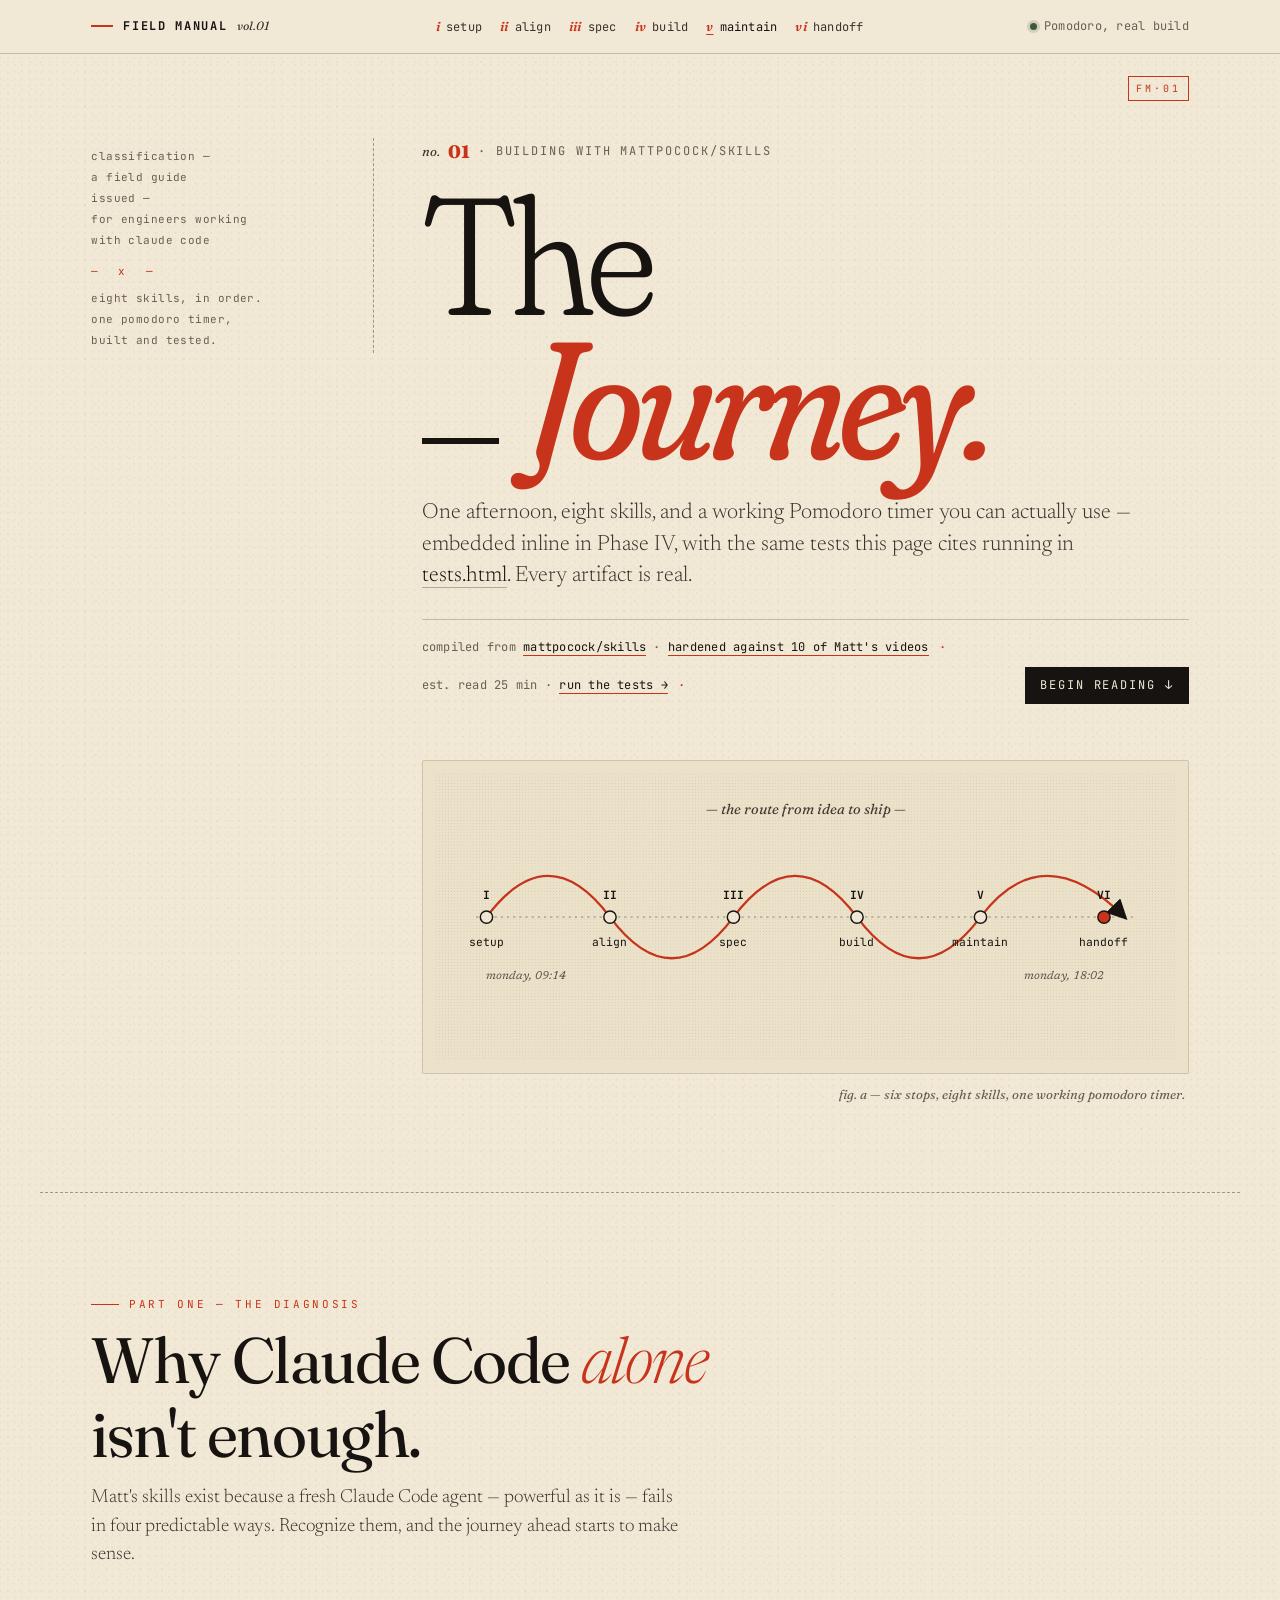
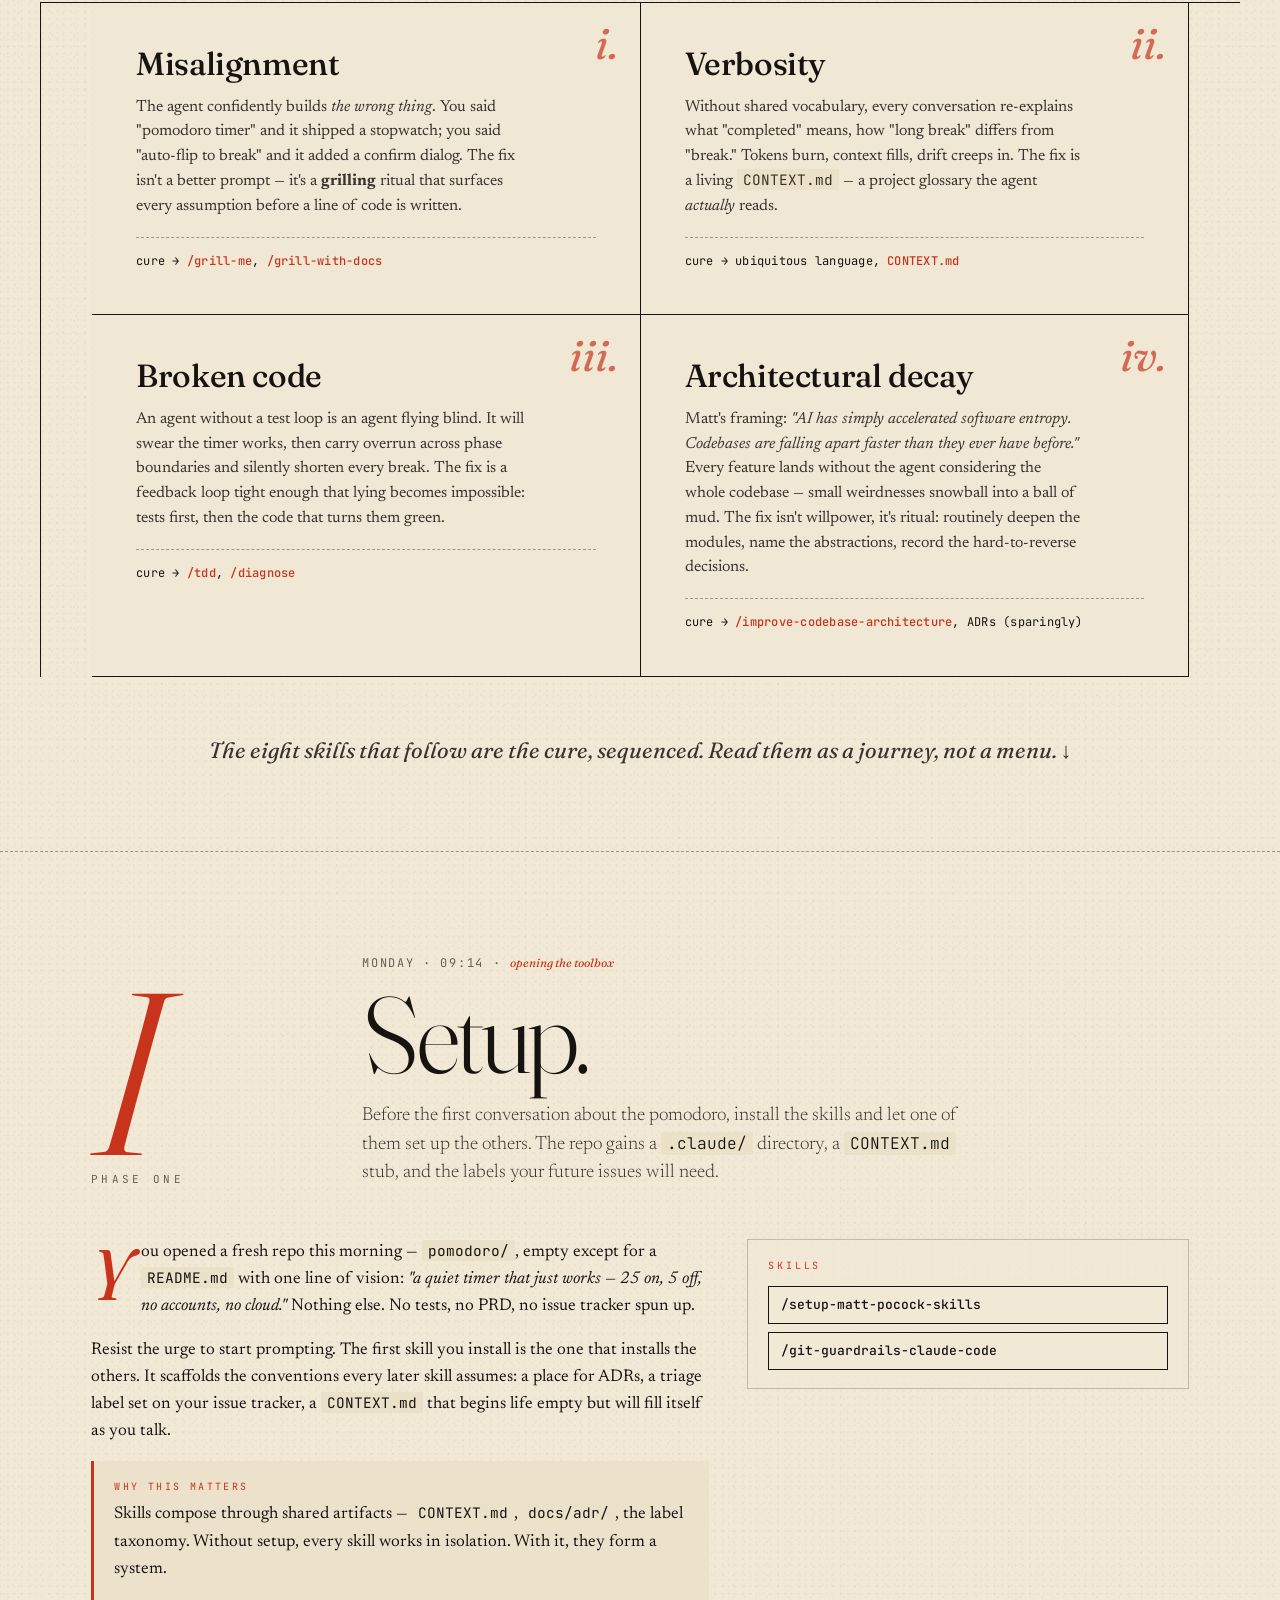
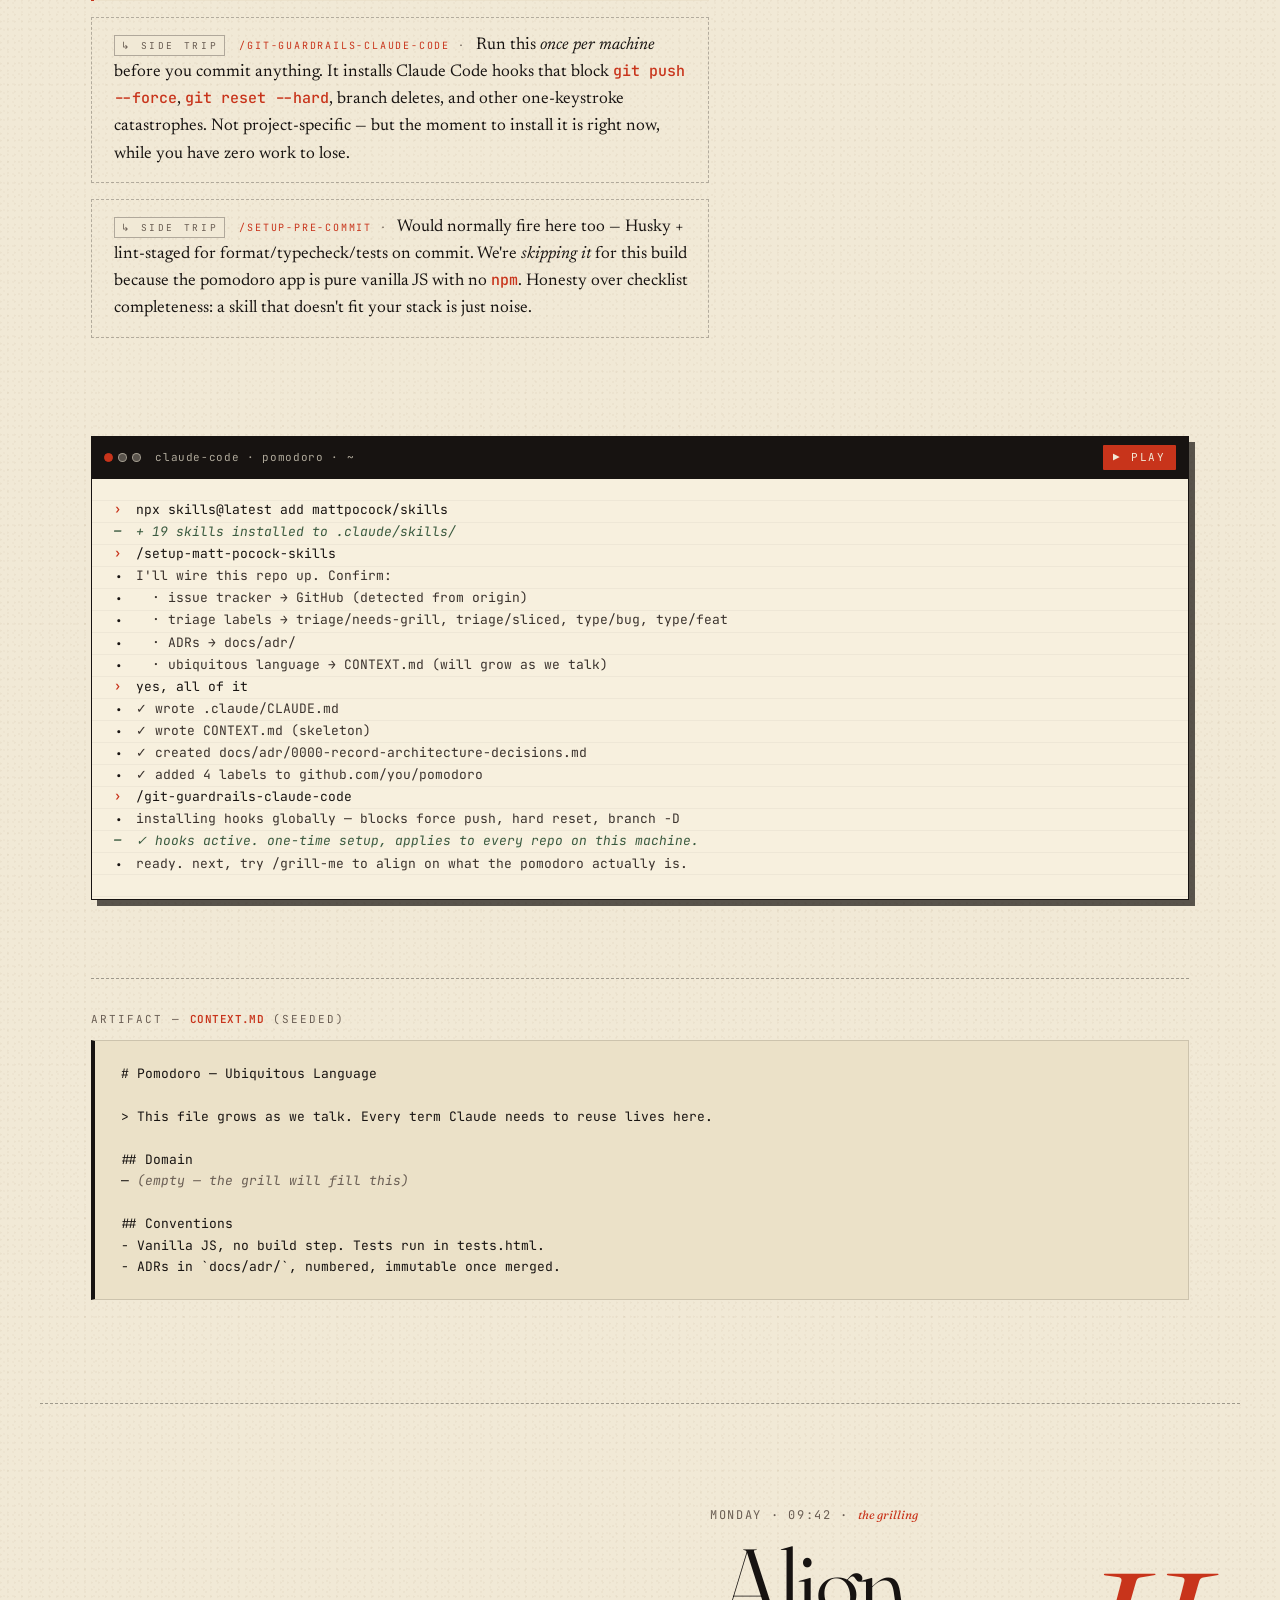
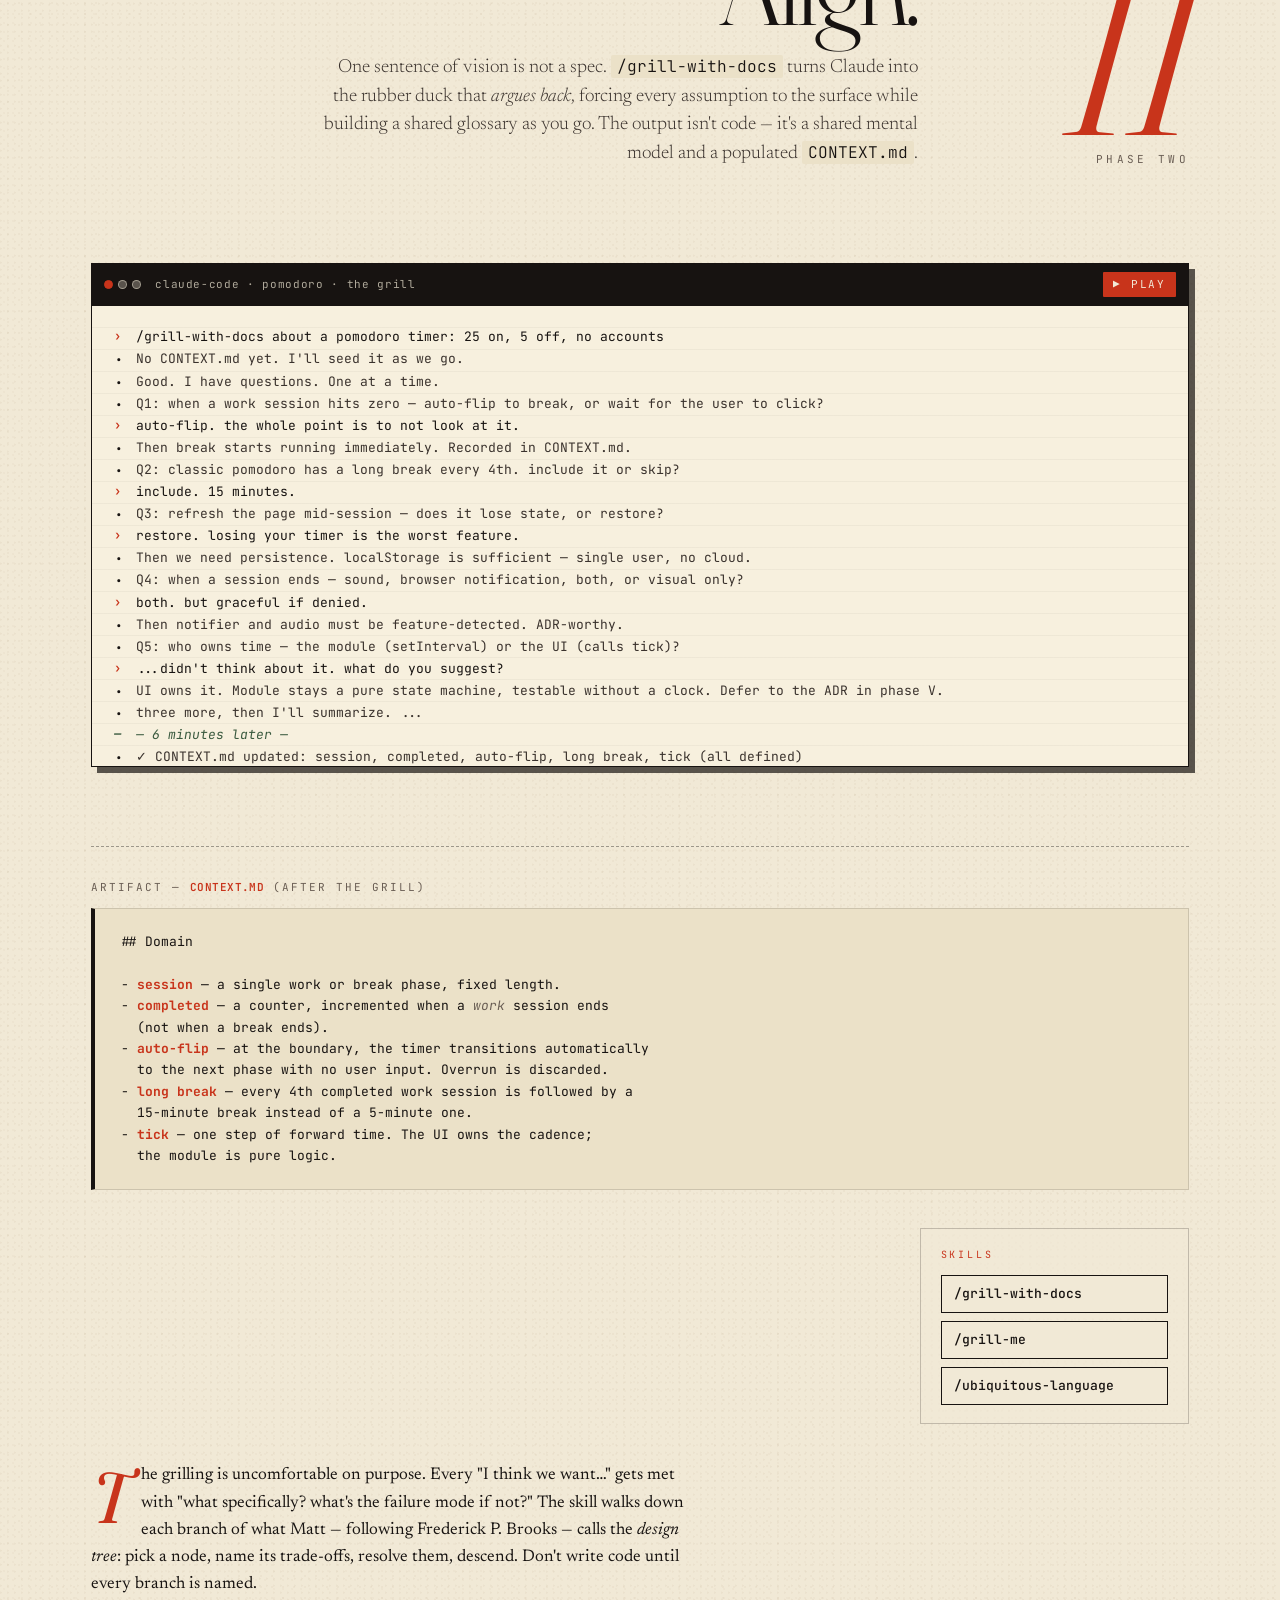
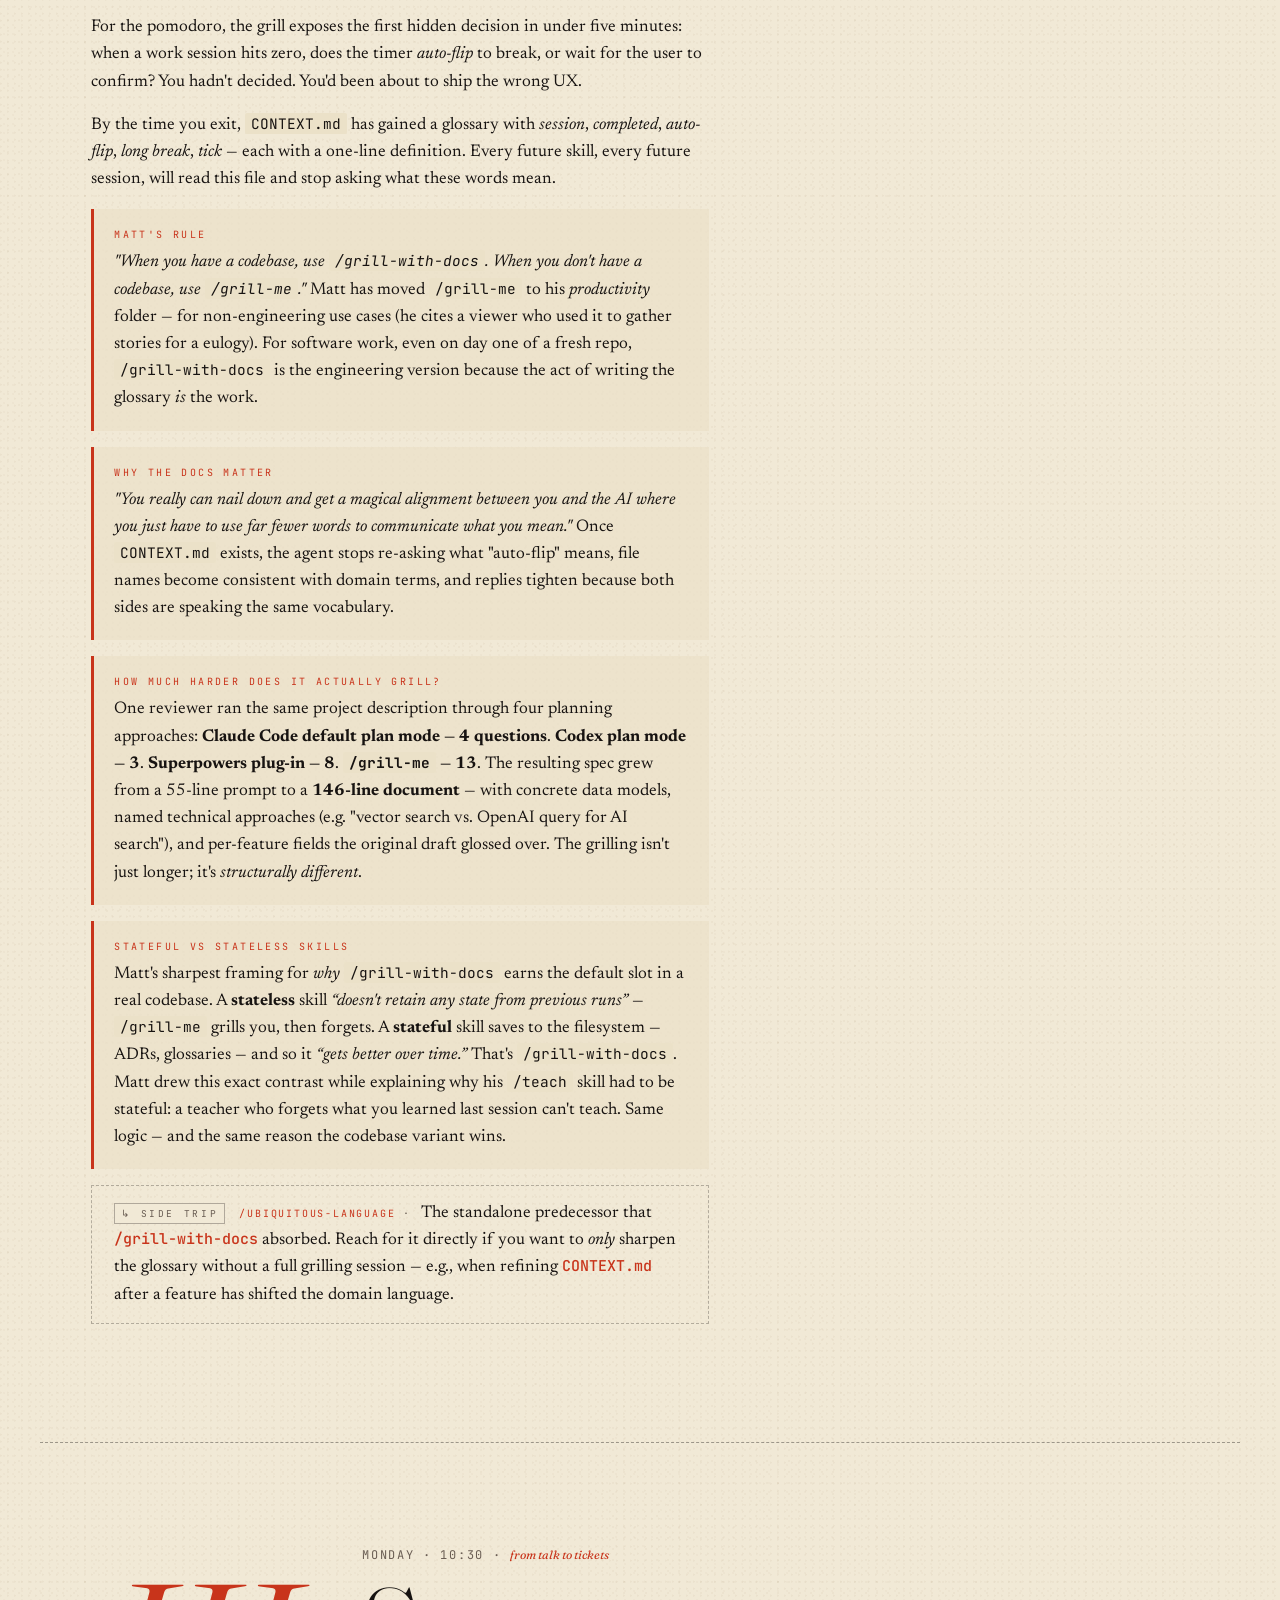
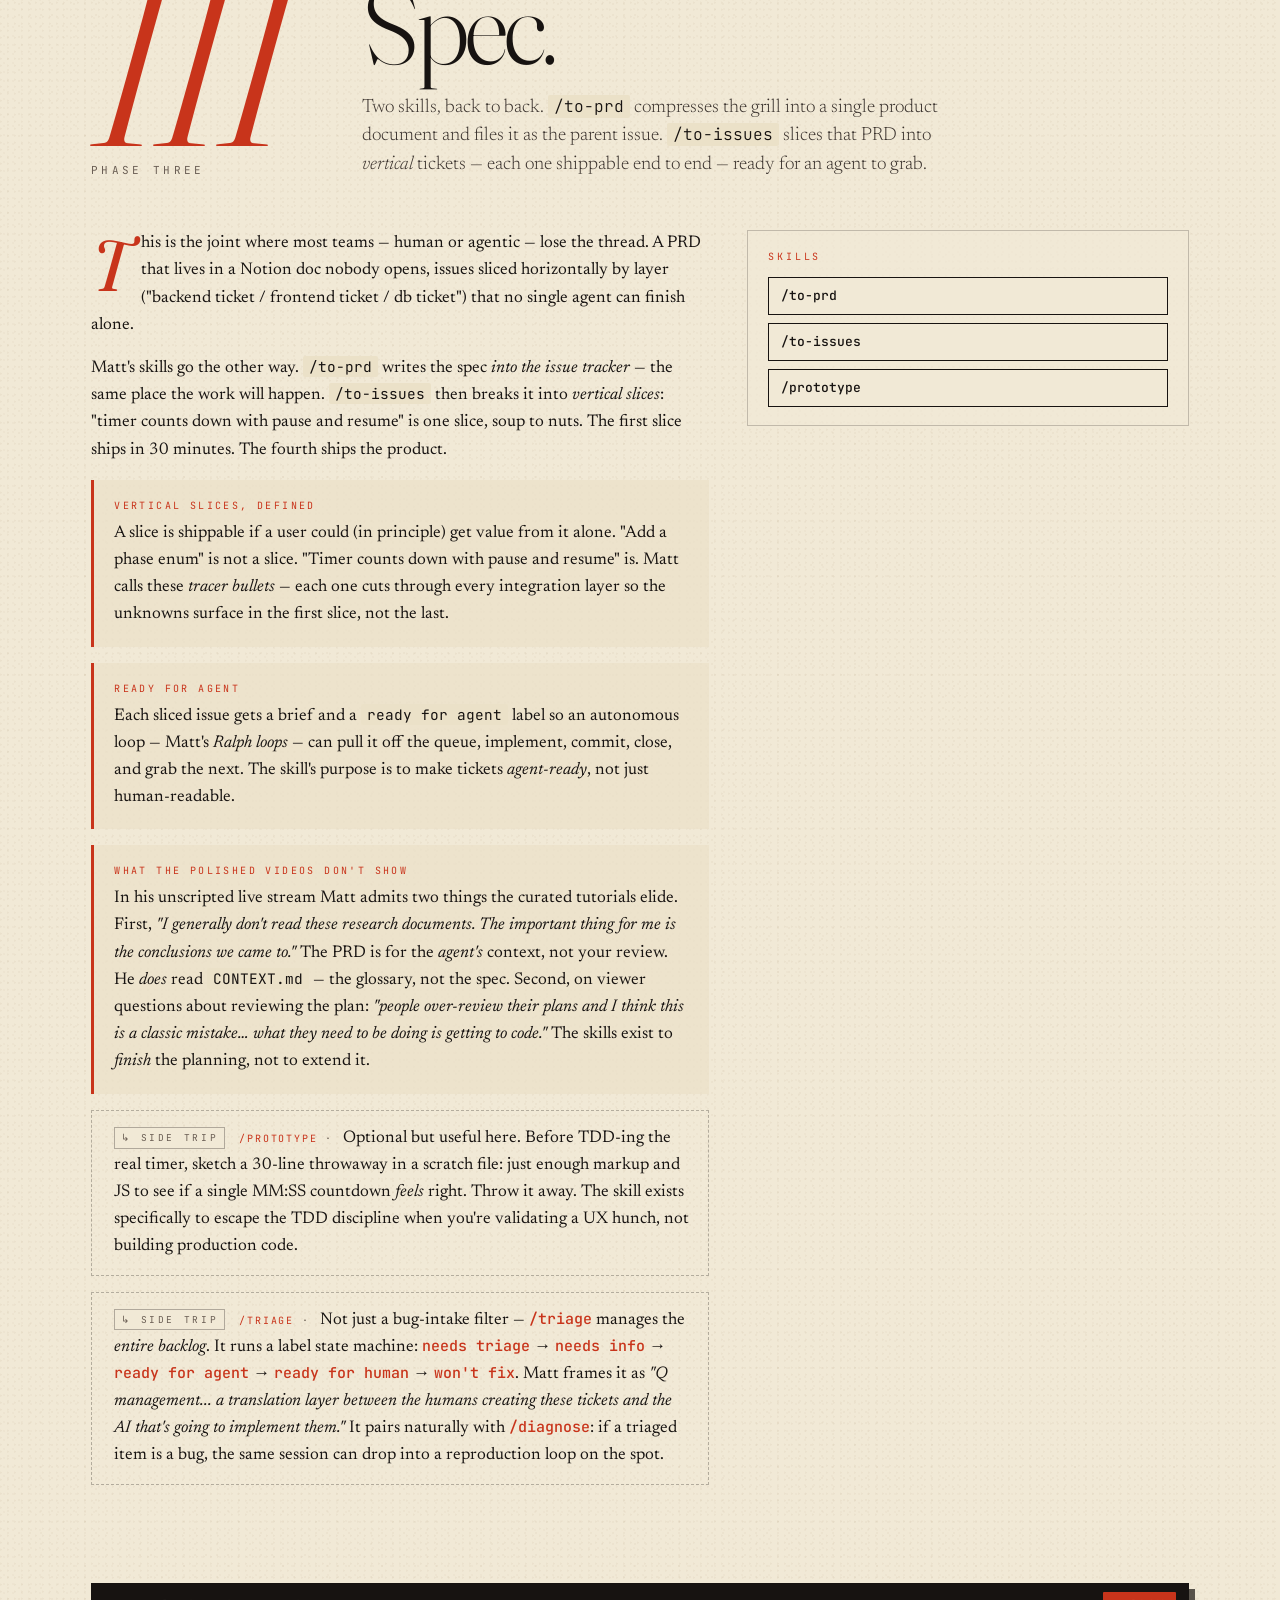
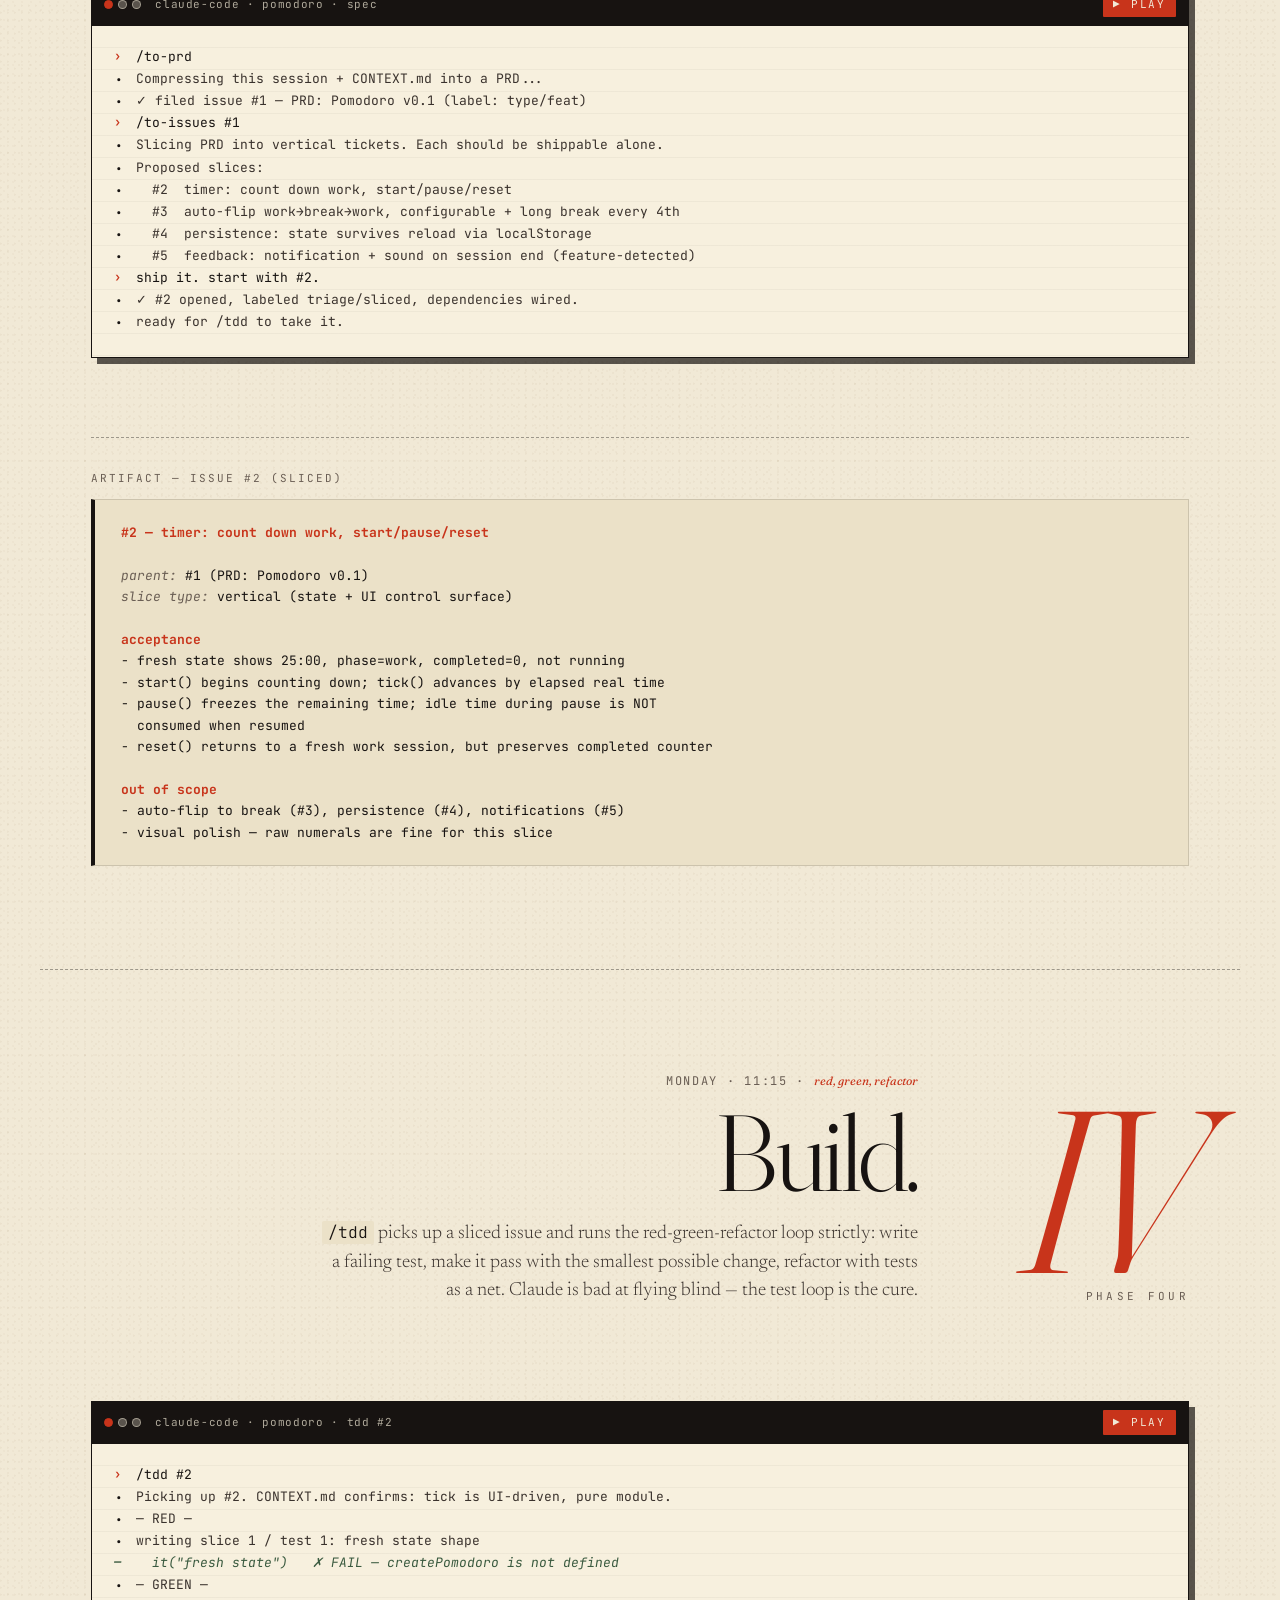
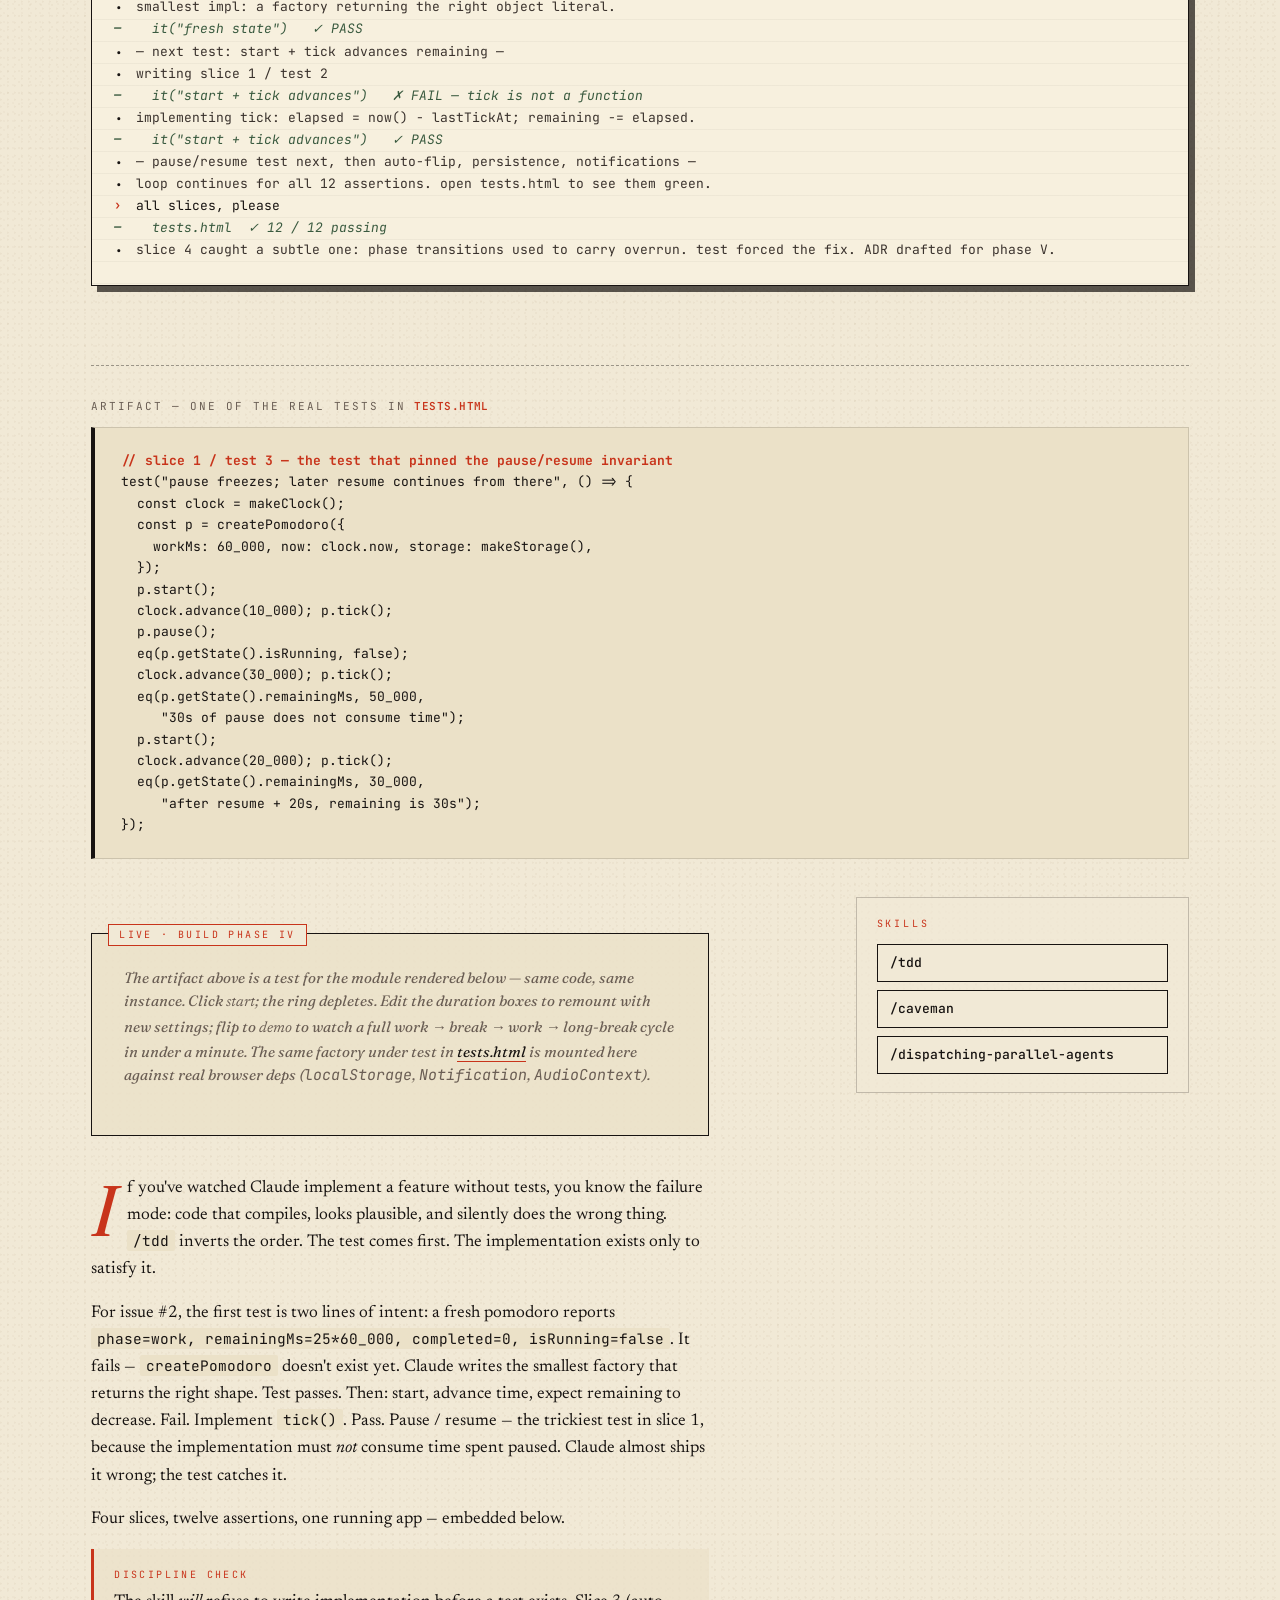
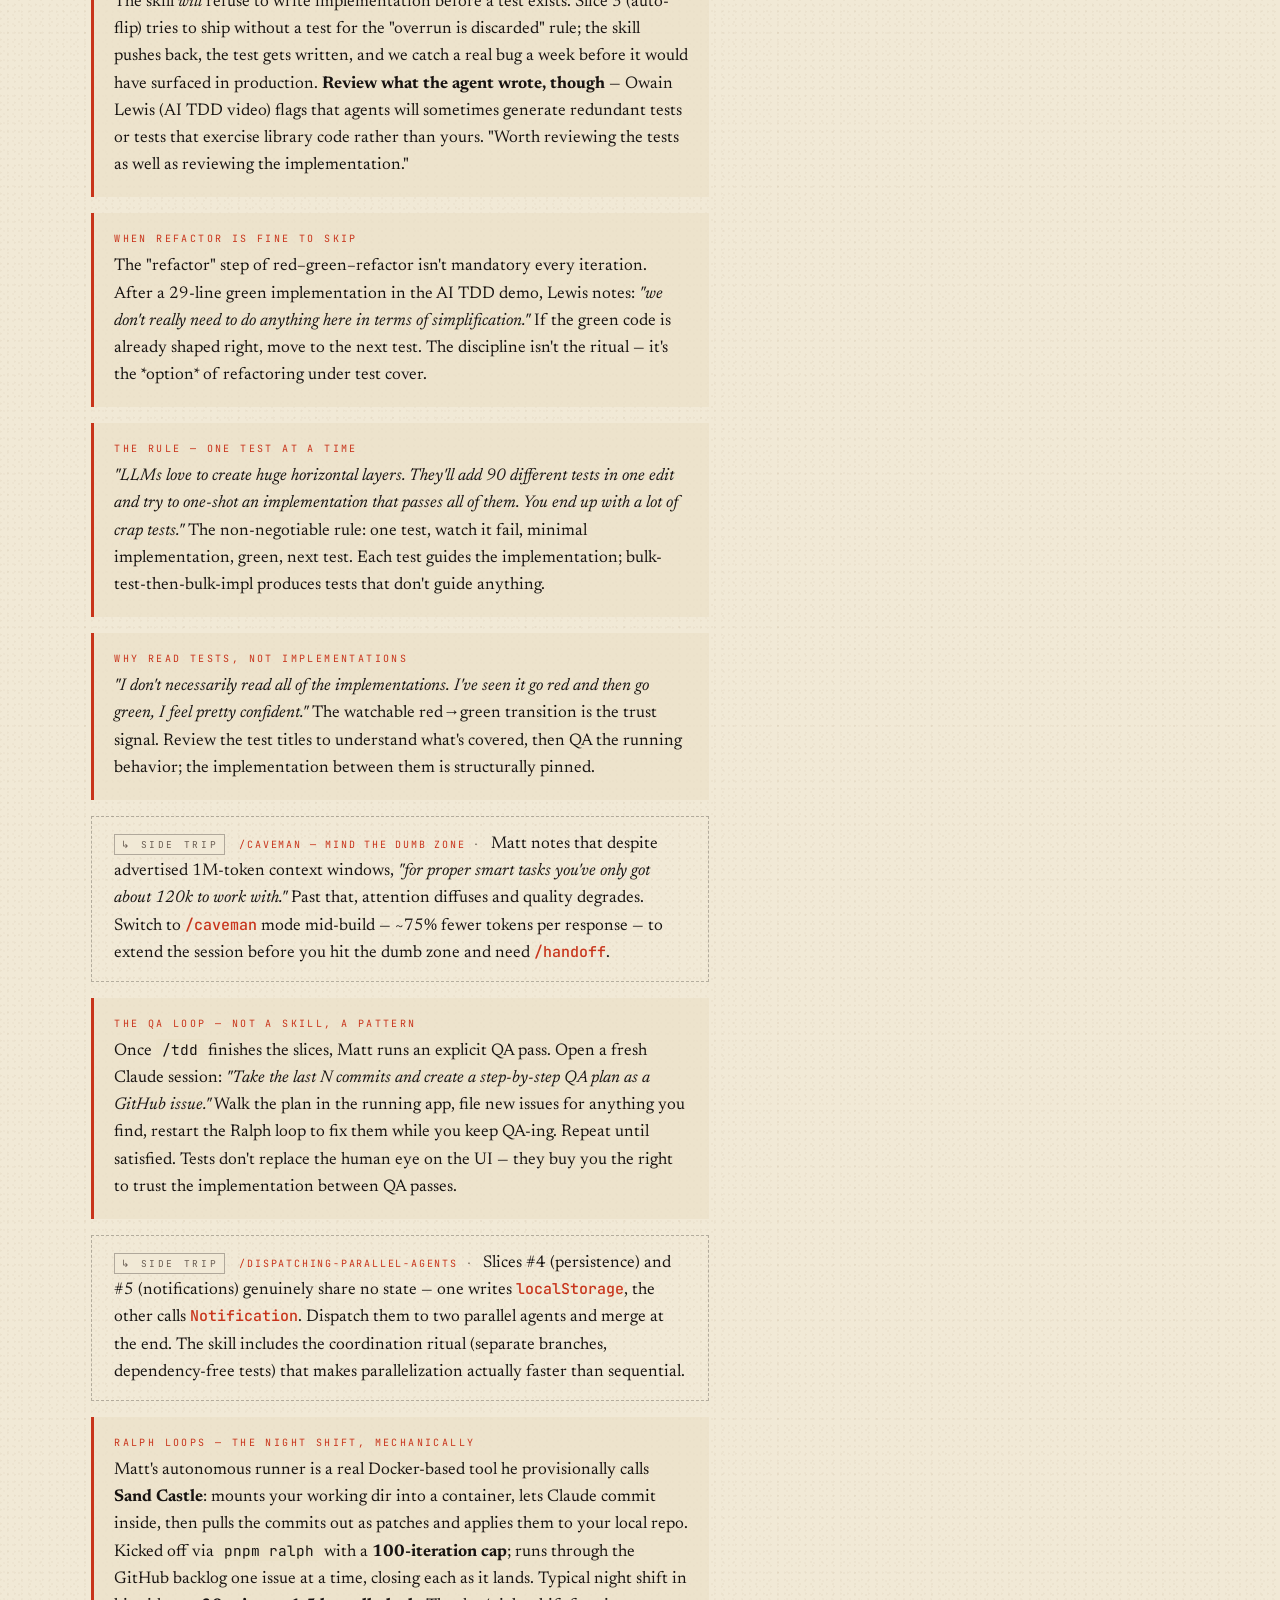
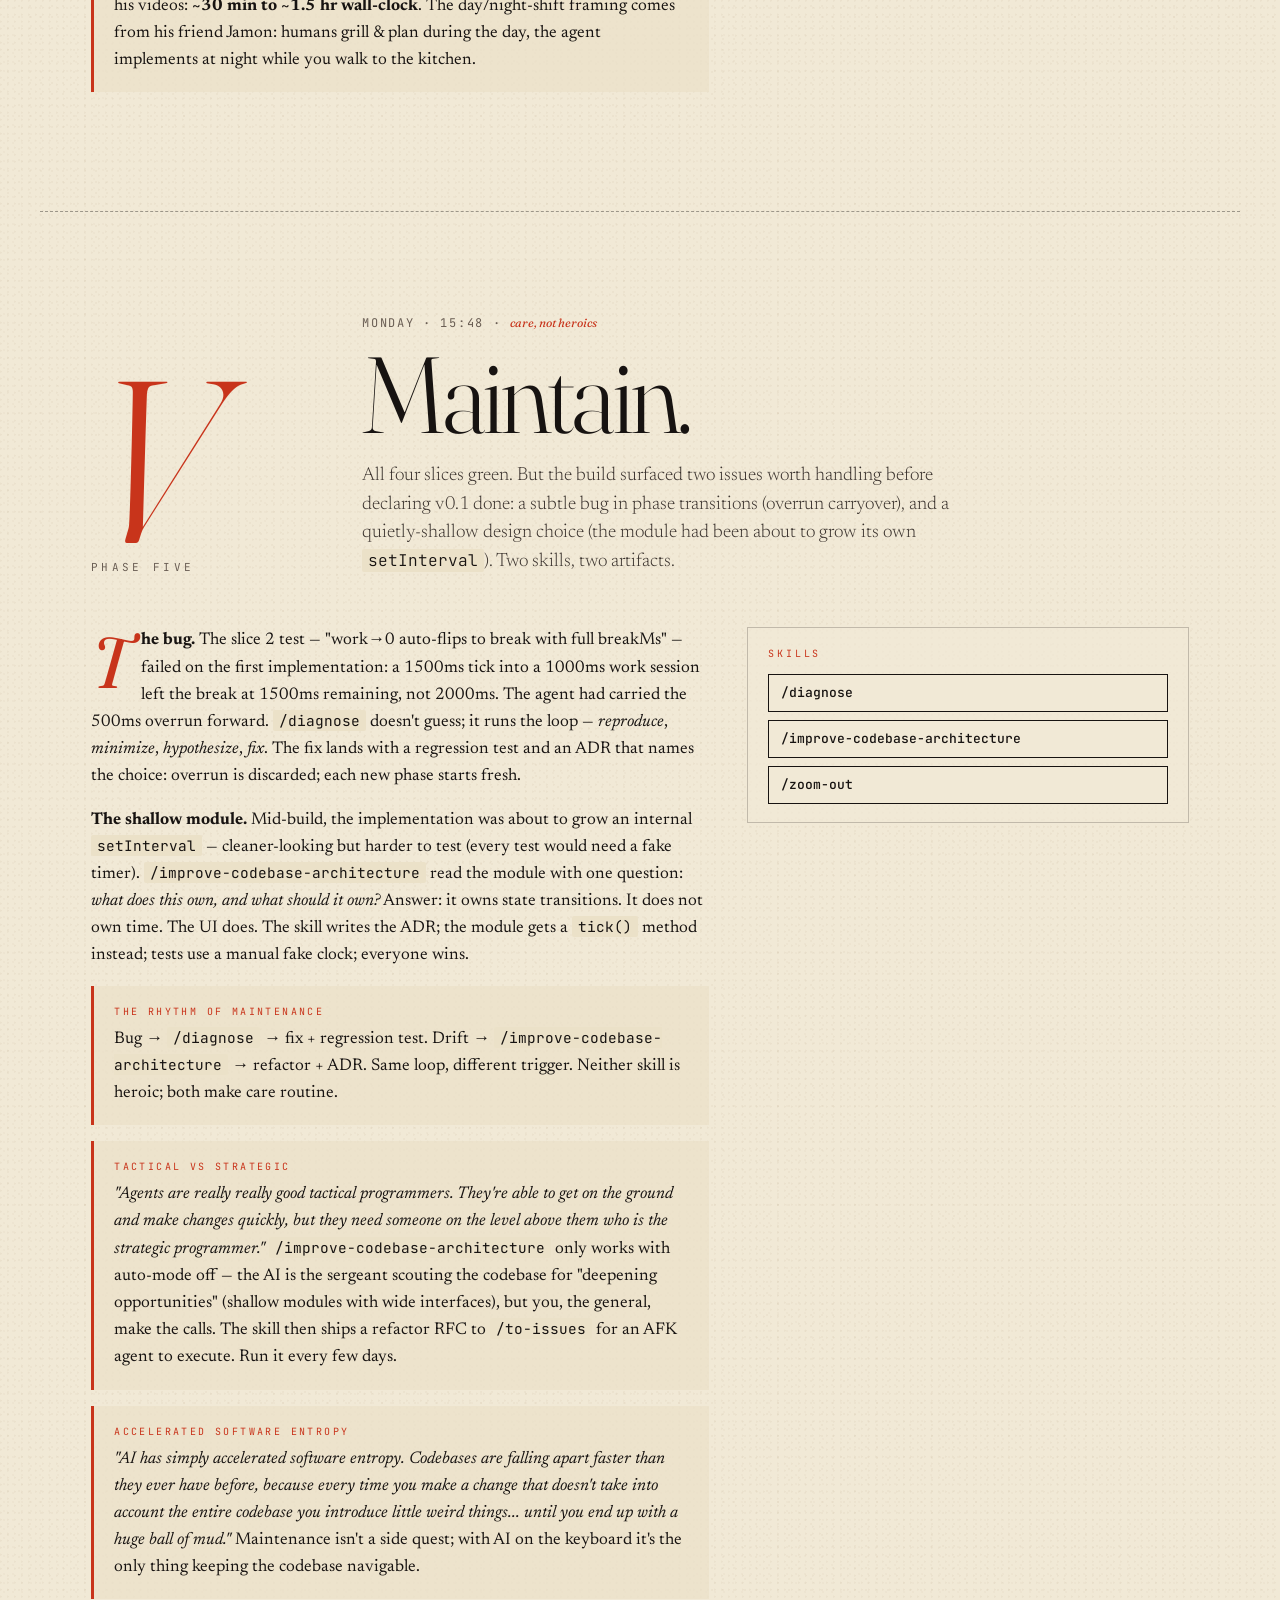
==== commit 015c27b9: "tutorial: integrate stateful/stateless insight from /teach video Weaves the teach-deepdive finding i" ====
--- a/index.html
+++ b/index.html
@@ -320,6 +320,11 @@
             One reviewer ran the same project description through four planning approaches: <strong>Claude Code default plan mode &mdash; 4 questions</strong>. <strong>Codex plan mode &mdash; 3</strong>. <strong>Superpowers plug-in &mdash; 8</strong>. <strong><code>/grill-me</code> &mdash; 13</strong>. The resulting spec grew from a 55-line prompt to a <strong>146-line document</strong> &mdash; with concrete data models, named technical approaches (e.g. "vector search vs. OpenAI query for AI search"), and per-feature fields the original draft glossed over. The grilling isn't just longer; it's <em>structurally different</em>.
           </p>
 
+          <p class="aside">
+            <span class="aside__label">stateful vs stateless skills</span>
+            Matt&#39;s sharpest framing for <em>why</em> <code>/grill-with-docs</code> earns the default slot in a real codebase. A <strong>stateless</strong> skill <em>&ldquo;doesn&#39;t retain any state from previous runs&rdquo;</em> &mdash; <code>/grill-me</code> grills you, then forgets. A <strong>stateful</strong> skill saves to the filesystem &mdash; ADRs, glossaries &mdash; and so it <em>&ldquo;gets better over time.&rdquo;</em> That&#39;s <code>/grill-with-docs</code>. Matt drew this exact contrast while explaining why his <code>/teach</code> skill had to be stateful: a teacher who forgets what you learned last session can&#39;t teach. Same logic &mdash; and the same reason the codebase variant wins.
+          </p>
+
           <p class="aside aside--side-skill">
             <span class="aside__label">/ubiquitous-language</span>
             The standalone predecessor that <code>/grill-with-docs</code> absorbed. Reach for it directly if you want to <em>only</em> sharpen the glossary without a full grilling session &mdash; e.g., when refining <code>CONTEXT.md</code> after a feature has shifted the domain language.
@@ -871,7 +876,7 @@
       <p class="section-eyebrow">appendix &mdash; provenance</p>
       <h2 class="section-h2">The corpus this version was <em>hardened against</em>.</h2>
       <p class="section-lede">
-        Earlier drafts of this field manual leaned on the <em>mattpocock/skills</em> README and inferred the rest. This version was checked against Matt&#39;s own video explanations &mdash; <strong>ten</strong> videos fed into a NotebookLM notebook, then <strong>eighteen</strong> questions asked of that notebook (eight cross-cutting, six per-video deep-dives, three drilling into the user-added videos, plus one drilling into the only live stream in the corpus) to verify the framing, surface direct quotes, and catch claims the README leaves out. Every &ldquo;Matt says&rdquo; aside on this page traces to a citation in <code>notebook_output.json</code> in the project folder.
+        Earlier drafts of this field manual leaned on the <em>mattpocock/skills</em> README and inferred the rest. This version was checked against Matt&#39;s own video explanations &mdash; <strong>eleven</strong> videos fed into a NotebookLM notebook, then <strong>nineteen</strong> questions asked of that notebook (eight cross-cutting, seven per-video deep-dives, three drilling into the user-added videos, plus one drilling into the only live stream in the corpus) to verify the framing, surface direct quotes, and catch claims the README leaves out. Every &ldquo;Matt says&rdquo; aside on this page traces to a citation in <code>notebook_output.json</code> in the project folder.
       </p>
     </div>
 
@@ -915,6 +920,10 @@
       <li class="further__card">
         <code class="further__name">LIVE: Watch me build a brand-new project from scratch</code>
         <p><a href="https://www.youtube.com/watch?v=K-mA3MZ_EzU" target="_blank" rel="noopener">youtube · K-mA3MZ_EzU</a><br>The only unscripted source. Source for: the Phase III &ldquo;what the polished videos don&#39;t show&rdquo; aside &mdash; he doesn&#39;t read his own PRDs, he warns against over-planning, he uses a skill called <code>/domain&nbsp;model</code> not visible elsewhere. Also: cross-session Claude-talks-to-Claude as ad-hoc handoff, name-burning friction (Slopwatch came from the live audience), and "frontend vs backend is an artificial decision."</p>
+      </li>
+      <li class="further__card">
+        <code class="further__name">Learn anything with the /teach skill</code>
+        <p><a href="https://www.youtube.com/watch?v=s5T5oQJcJ6U" target="_blank" rel="noopener">youtube · s5T5oQJcJ6U</a><br>Source for: the Phase II <strong>stateful-vs-stateless</strong> skill distinction &mdash; <code>/grill-me</code> is stateless (no memory), <code>/grill-with-docs</code> saves ADRs + glossaries and <em>&ldquo;gets better over time.&rdquo;</em> Matt&#39;s own worked example for the concept, given while explaining why <code>/teach</code> itself had to be stateful.</p>
       </li>
     </ul>
 
@@ -962,7 +971,7 @@
       <p class="colophon__meta">
         set in <em>Fraunces</em>, <em>Newsreader</em>, and <em>JetBrains Mono</em> &middot; quote-hardened via <em>NotebookLM</em> (<a href="https://github.com/teng-lin/notebooklm-py" target="_blank" rel="noopener">teng-lin/notebooklm-py</a>) against <a href="#provenance">9 of Matt&#39;s videos</a> &middot; not affiliated with Matt Pocock &middot; <a href="#hero">↑ back to top</a>
       </p>
-      <p class="colophon__meta colophon__verified" data-verified-line>verified against <em>mattpocock/skills</em> @ <a href="https://github.com/mattpocock/skills/tree/0288510dd61ff6ef7c2003834082ab8f2387e80e" target="_blank" rel="noopener"><code>0288510</code></a> &middot; 10 videos &middot; last checked 2026-05-28</p>
+      <p class="colophon__meta colophon__verified" data-verified-line>verified against <em>mattpocock/skills</em> @ <a href="https://github.com/mattpocock/skills/tree/694fa30311e02c2639942308513555e61ee84a6f" target="_blank" rel="noopener"><code>694fa30</code></a> &middot; 10 videos &middot; last checked 2026-06-16</p>
     </div>
   </footer>
 
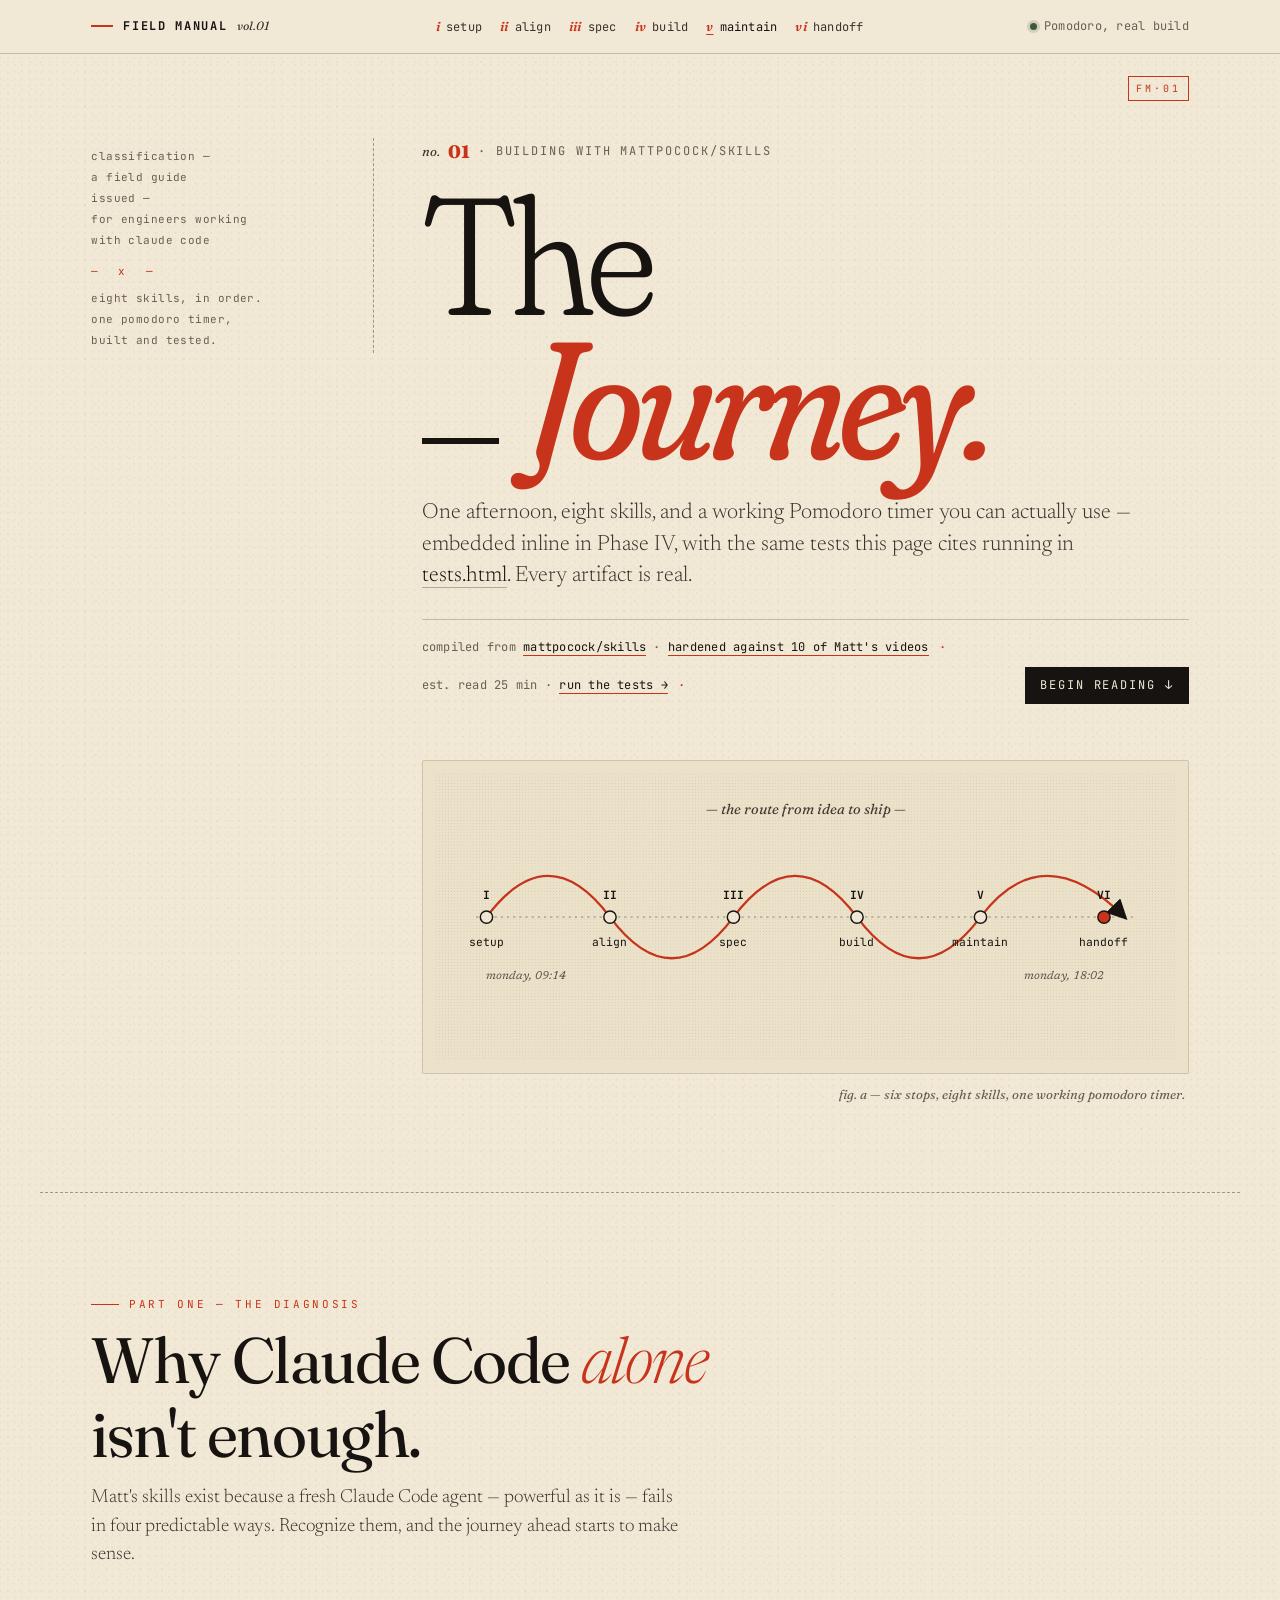
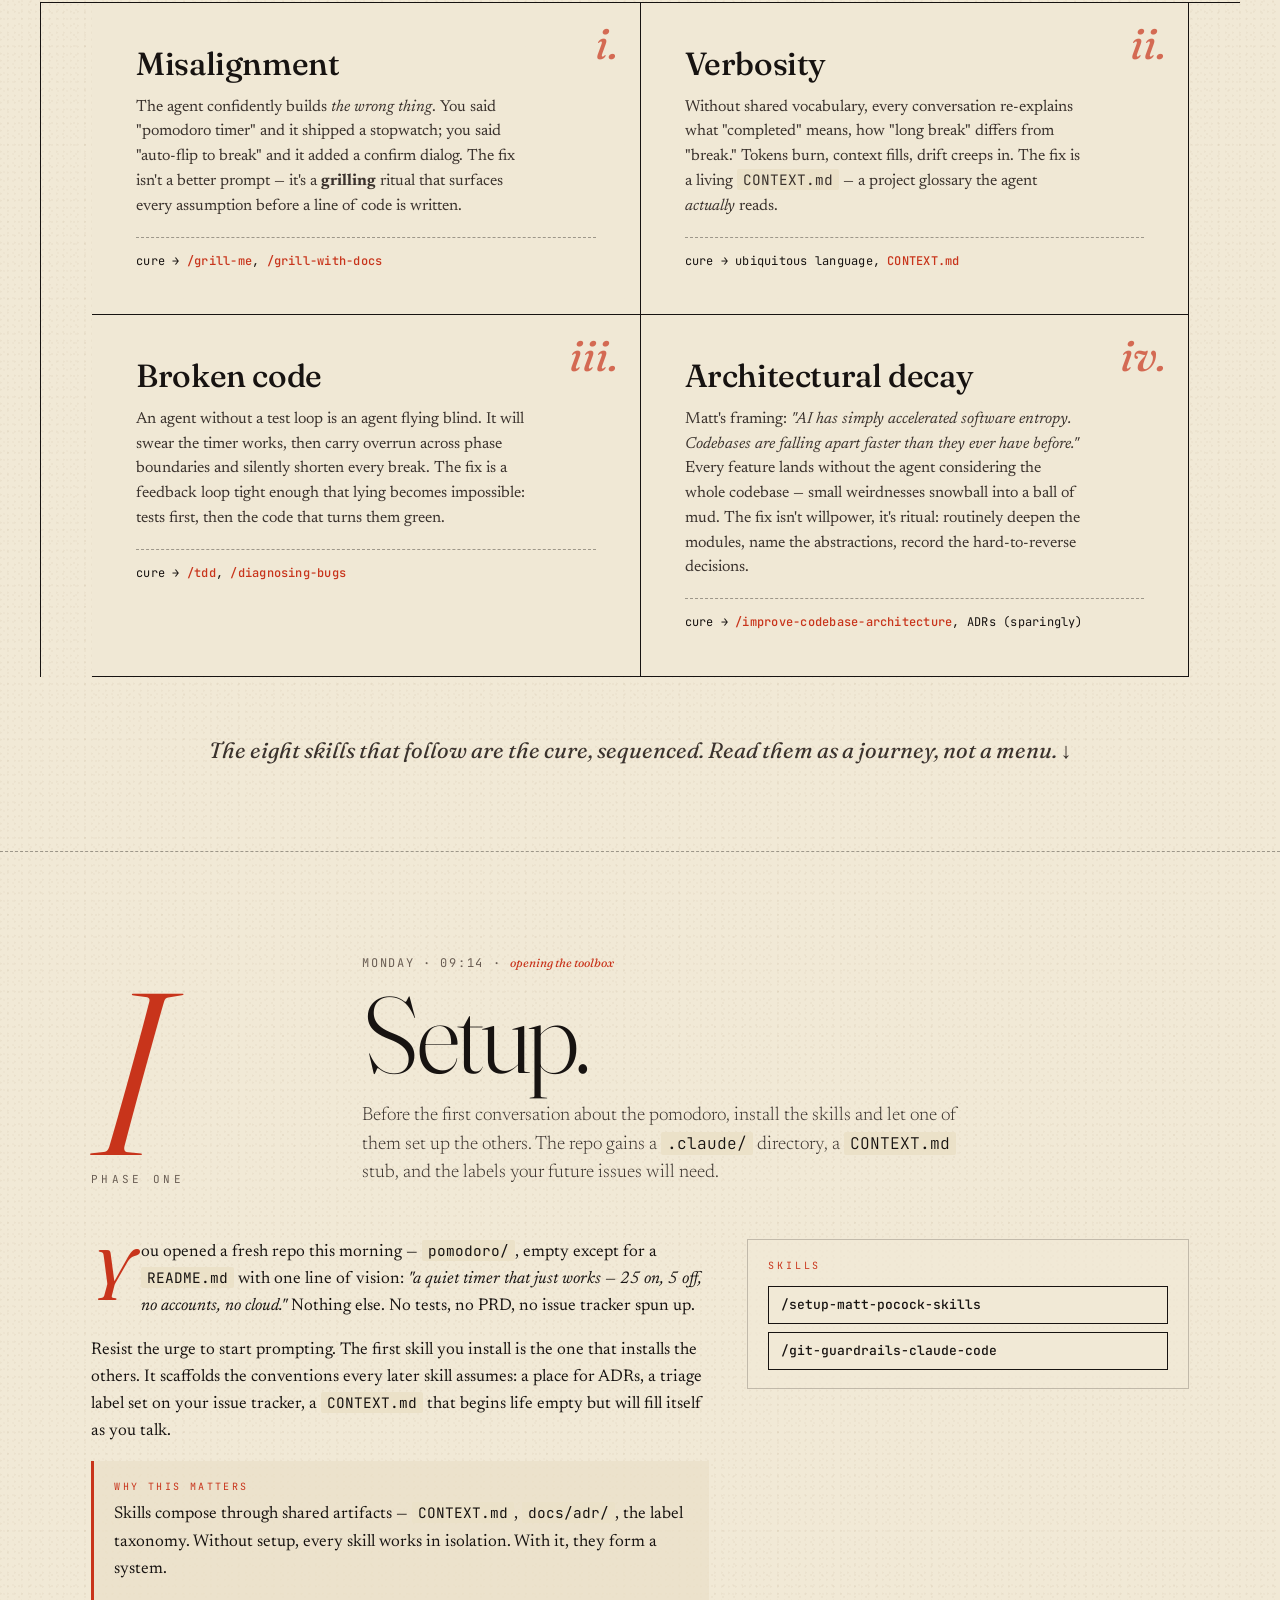
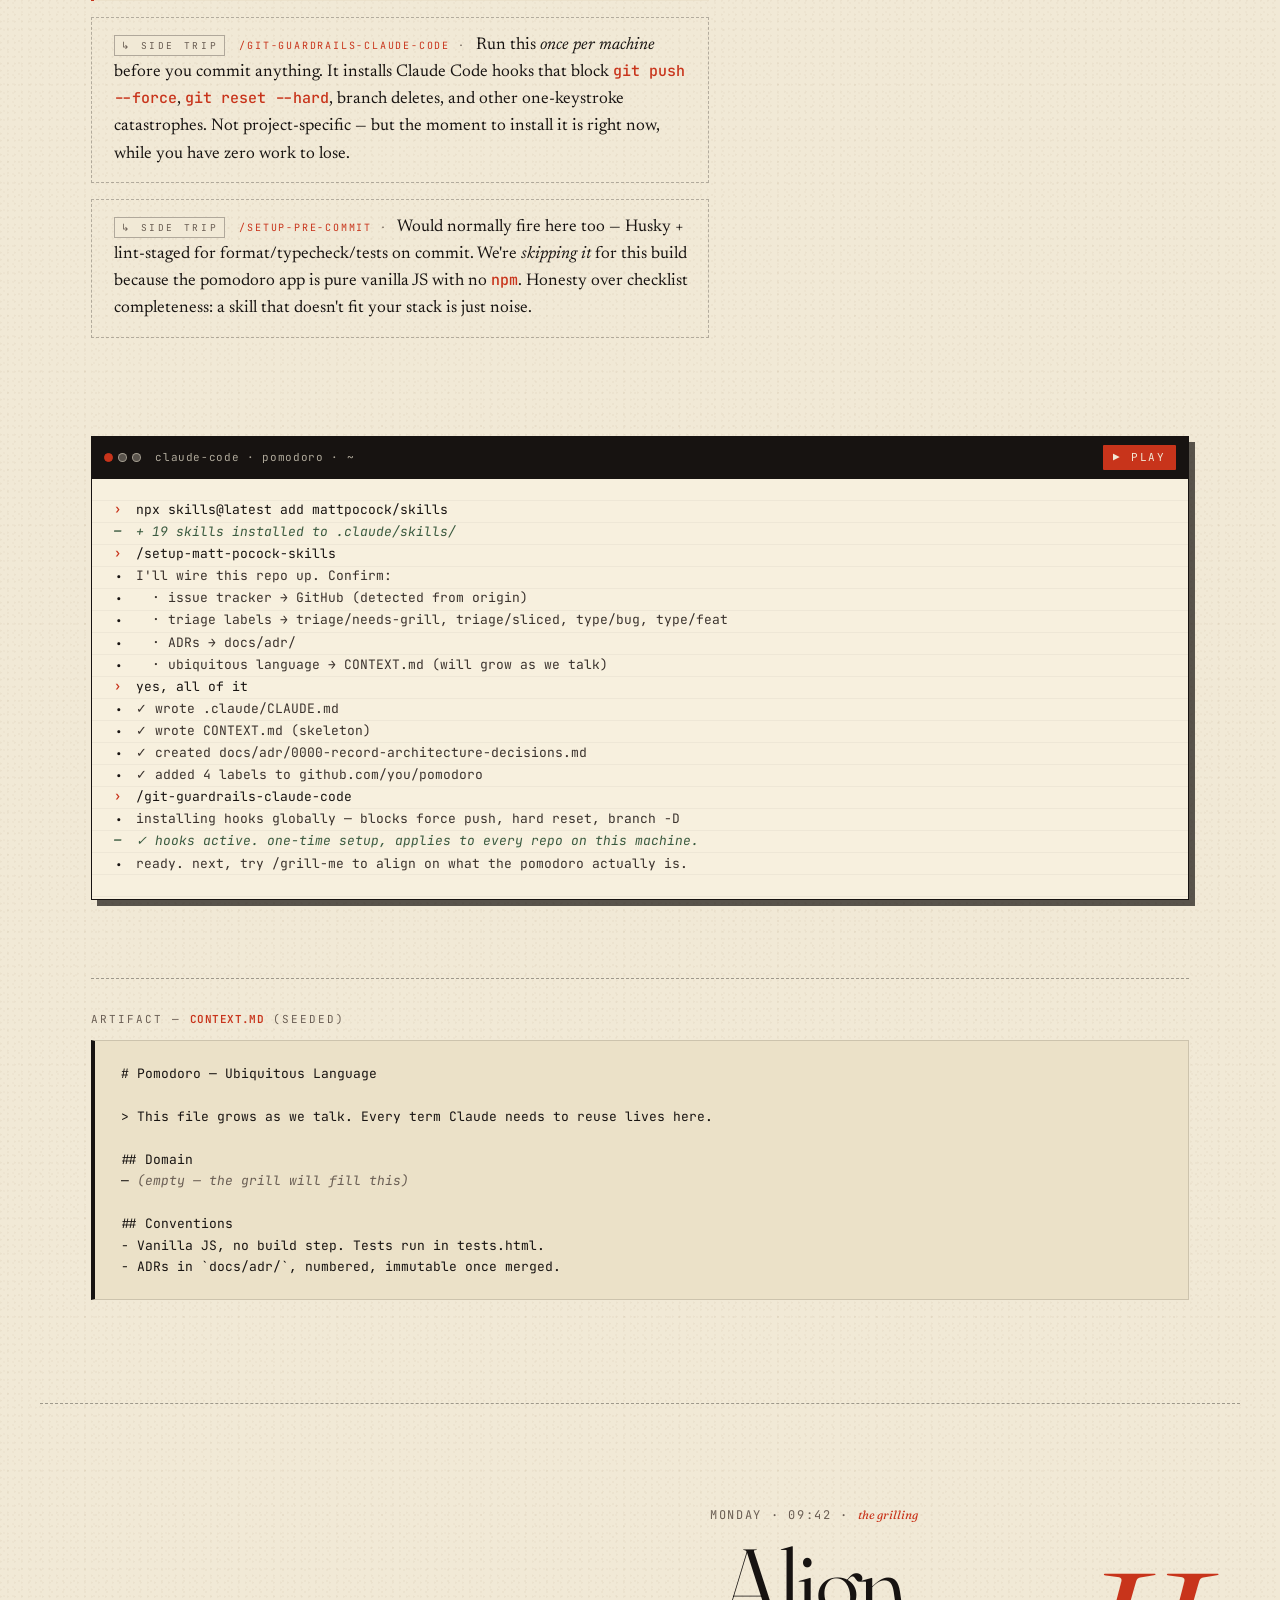
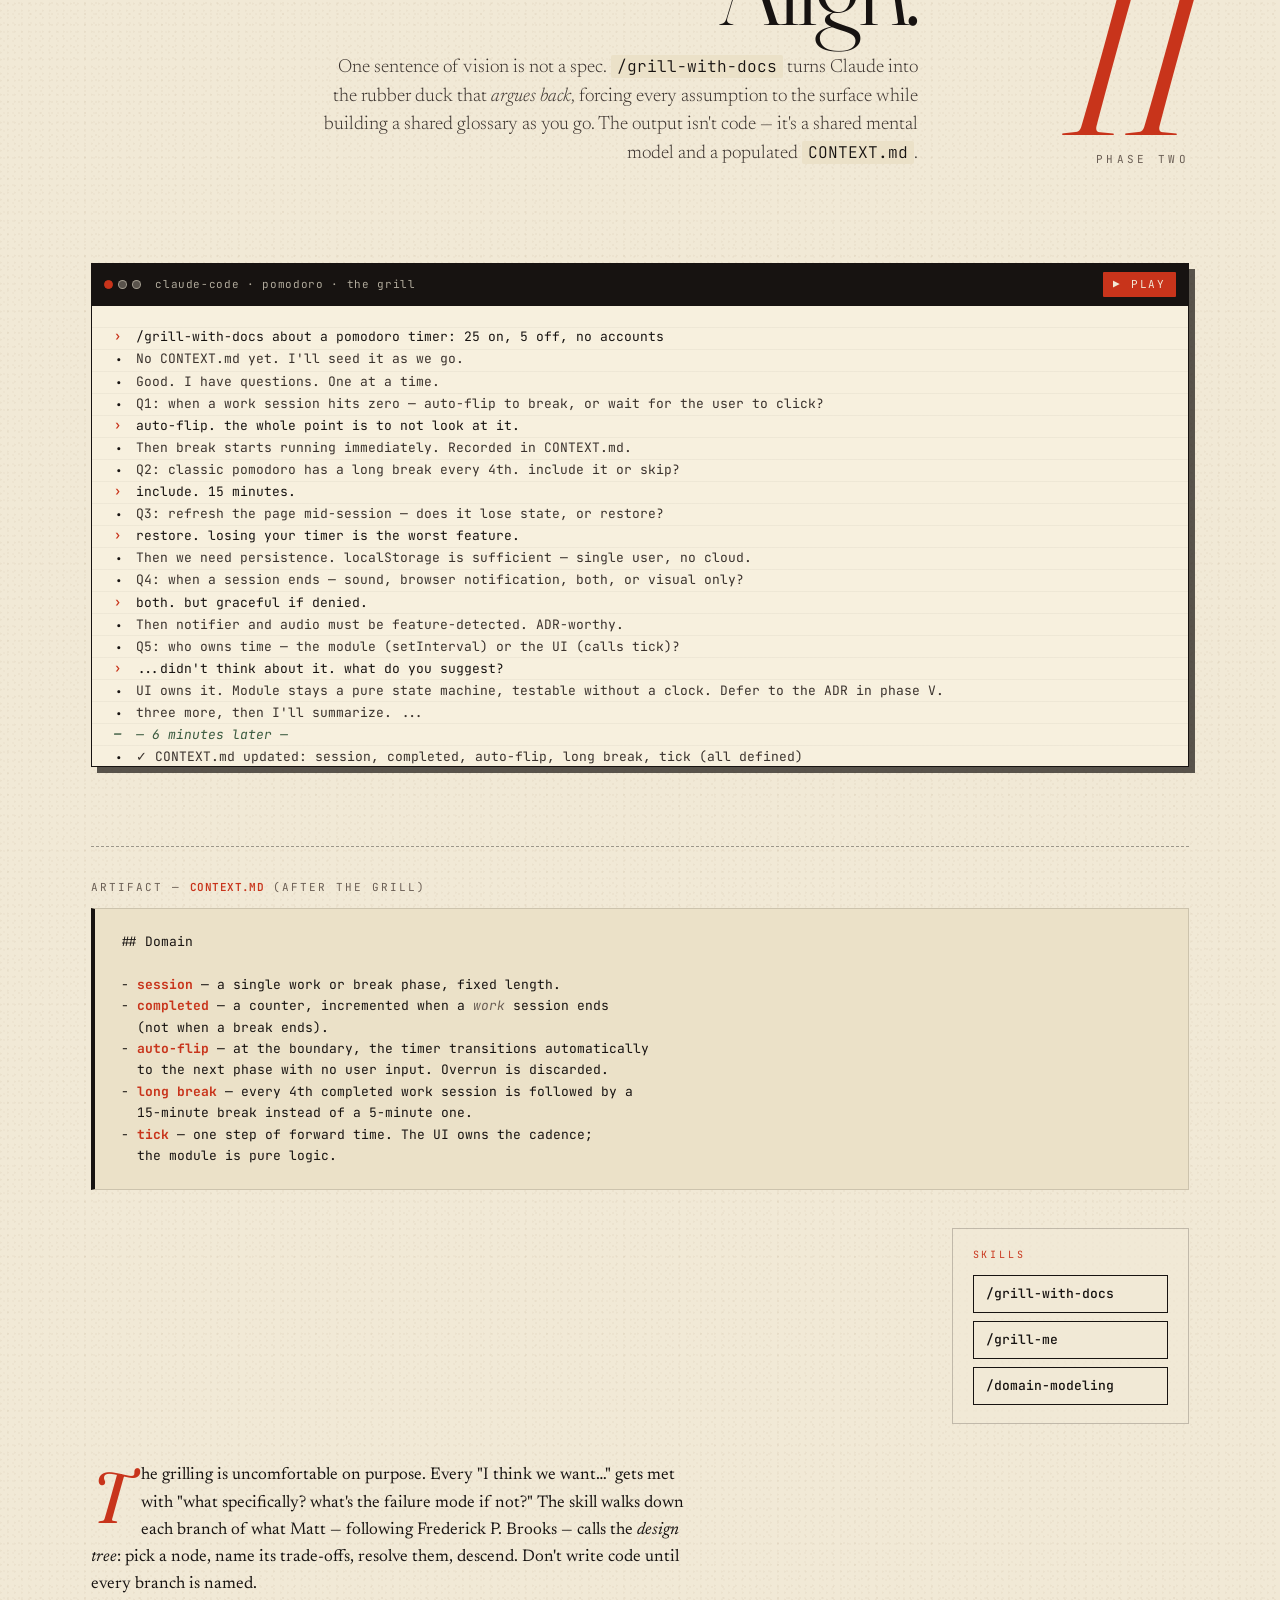
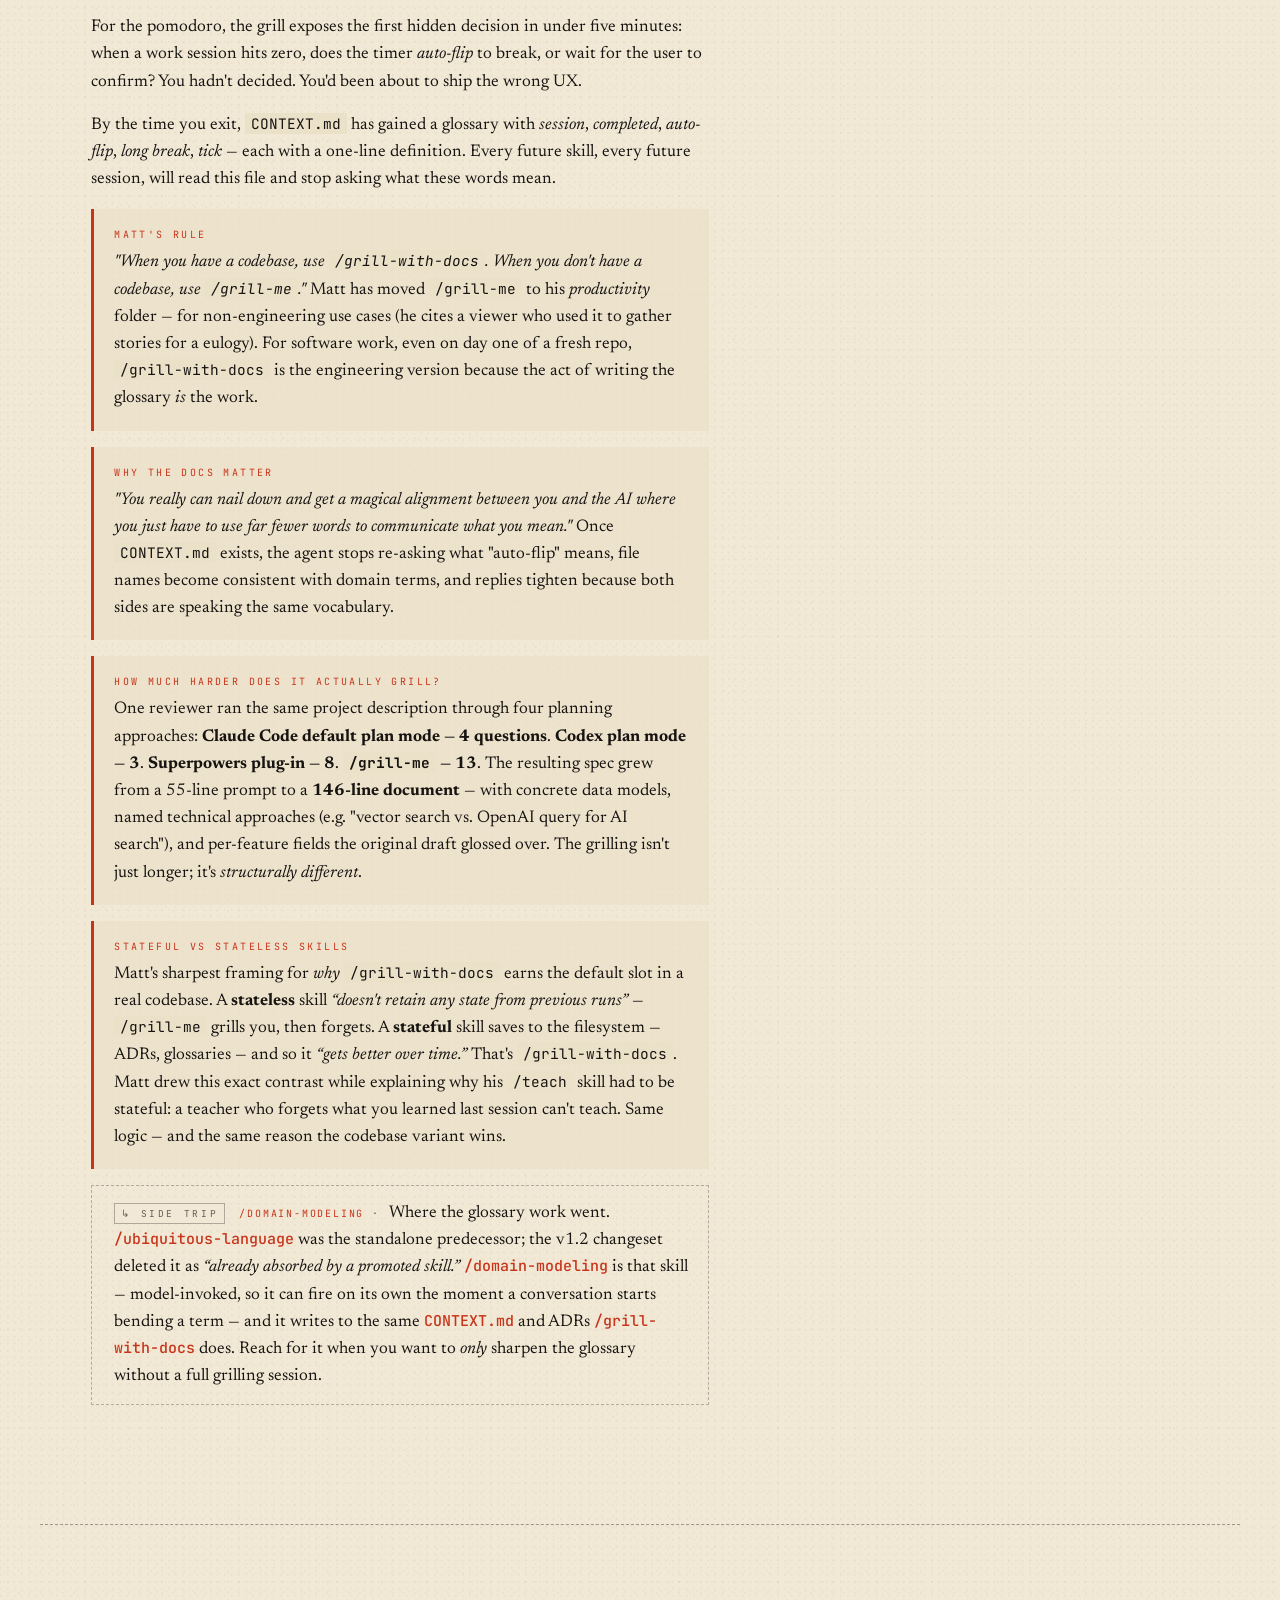
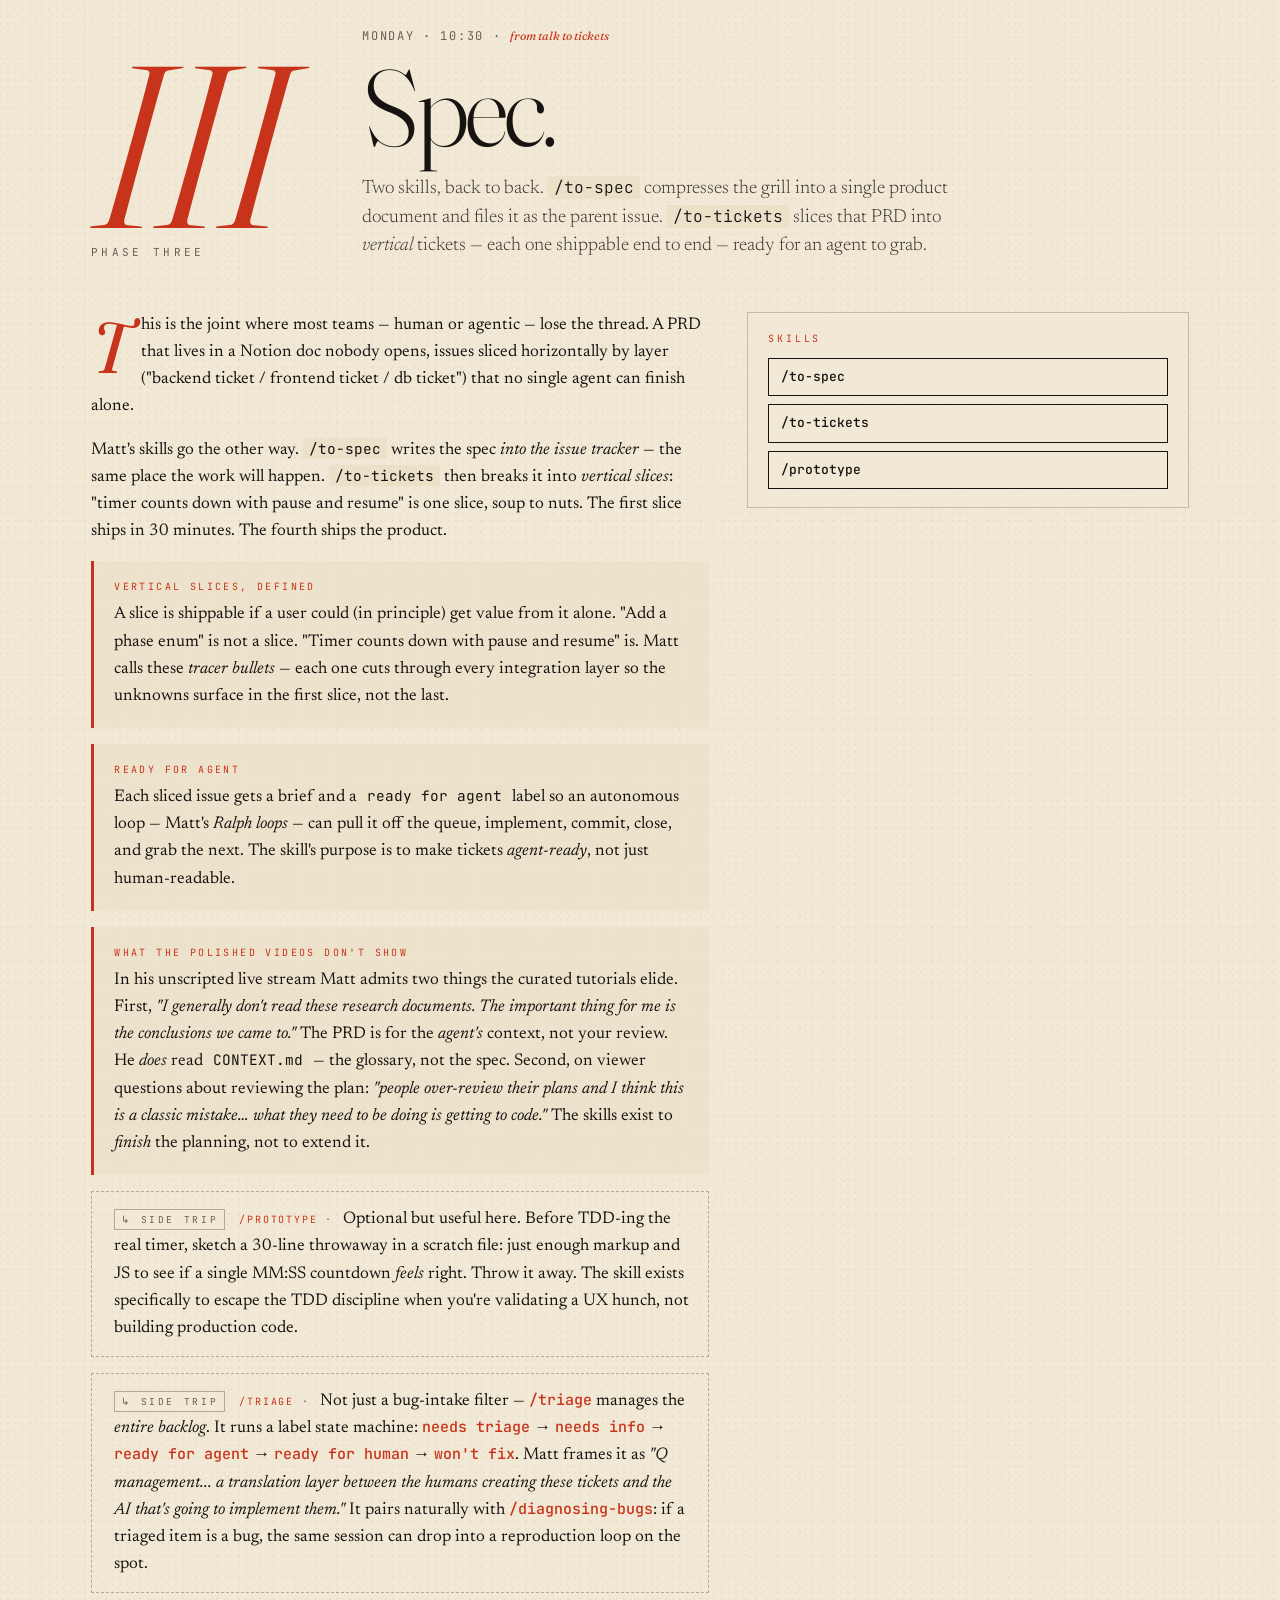
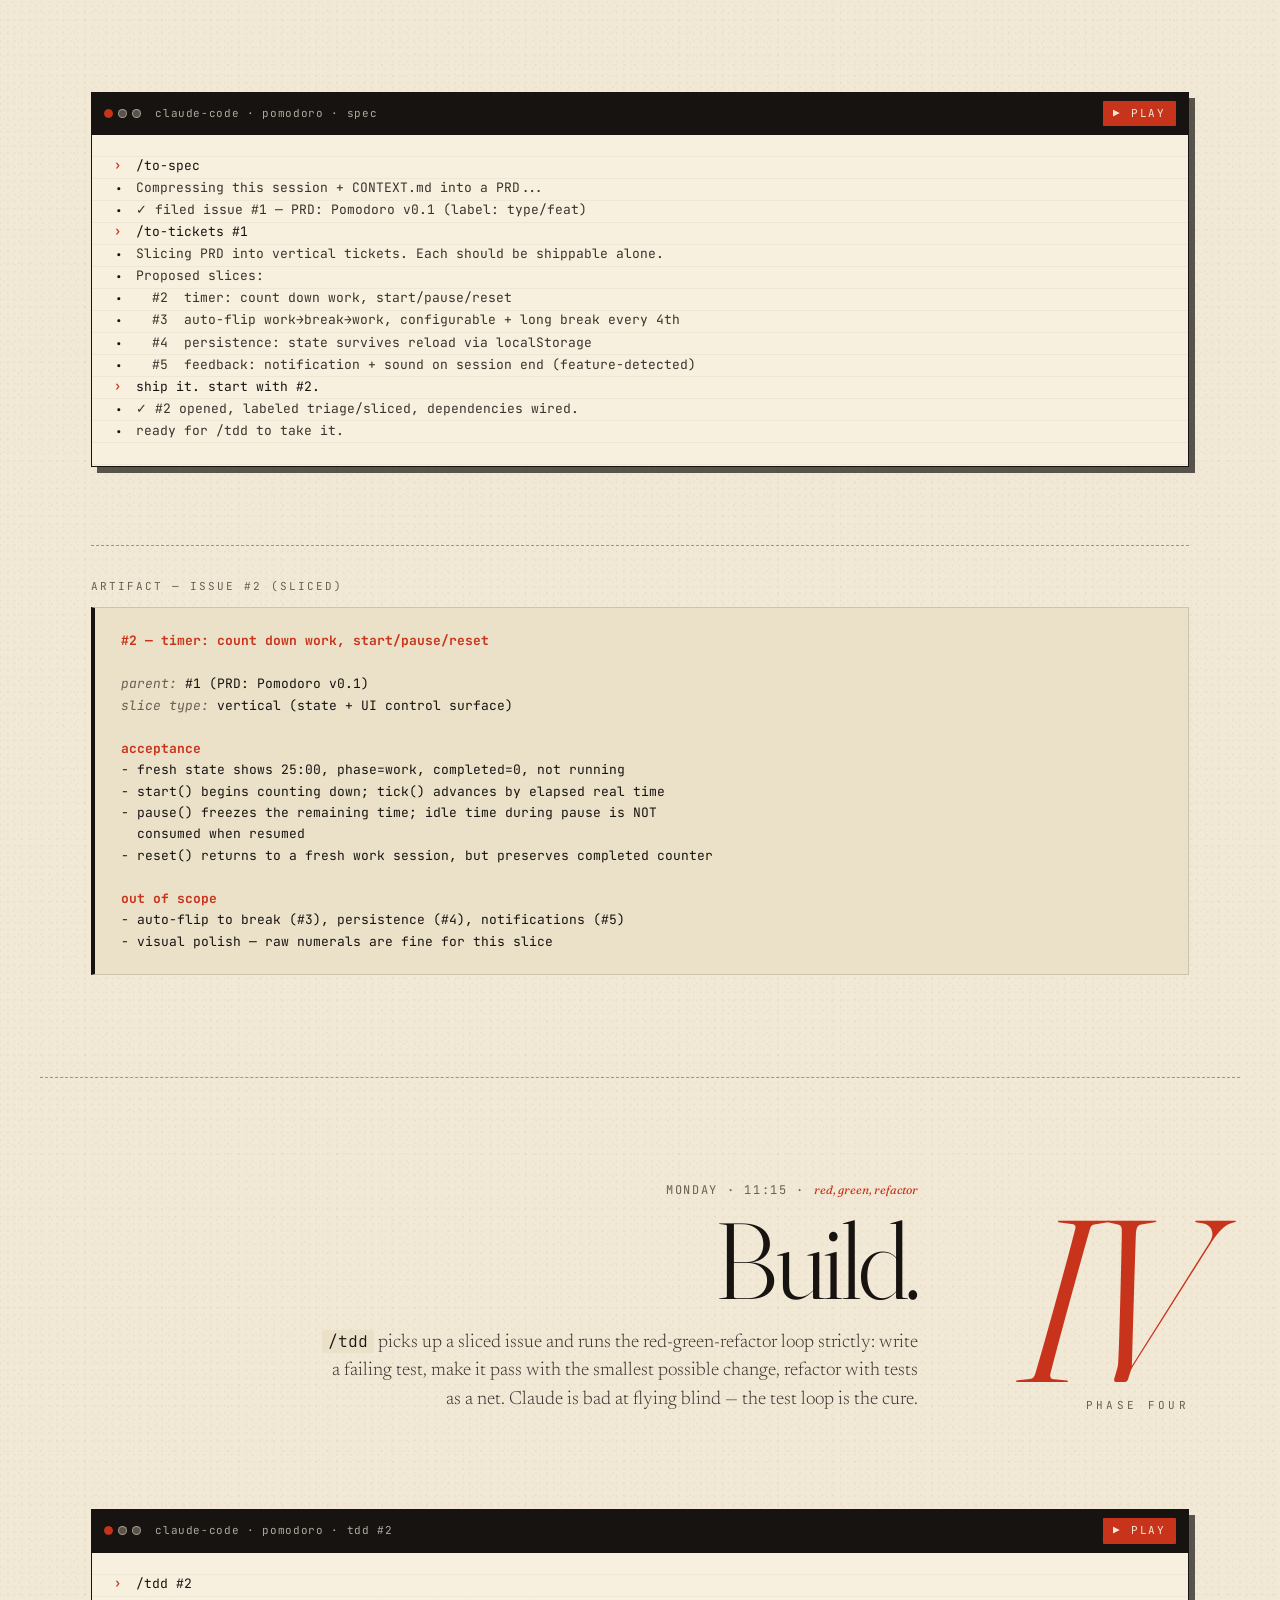
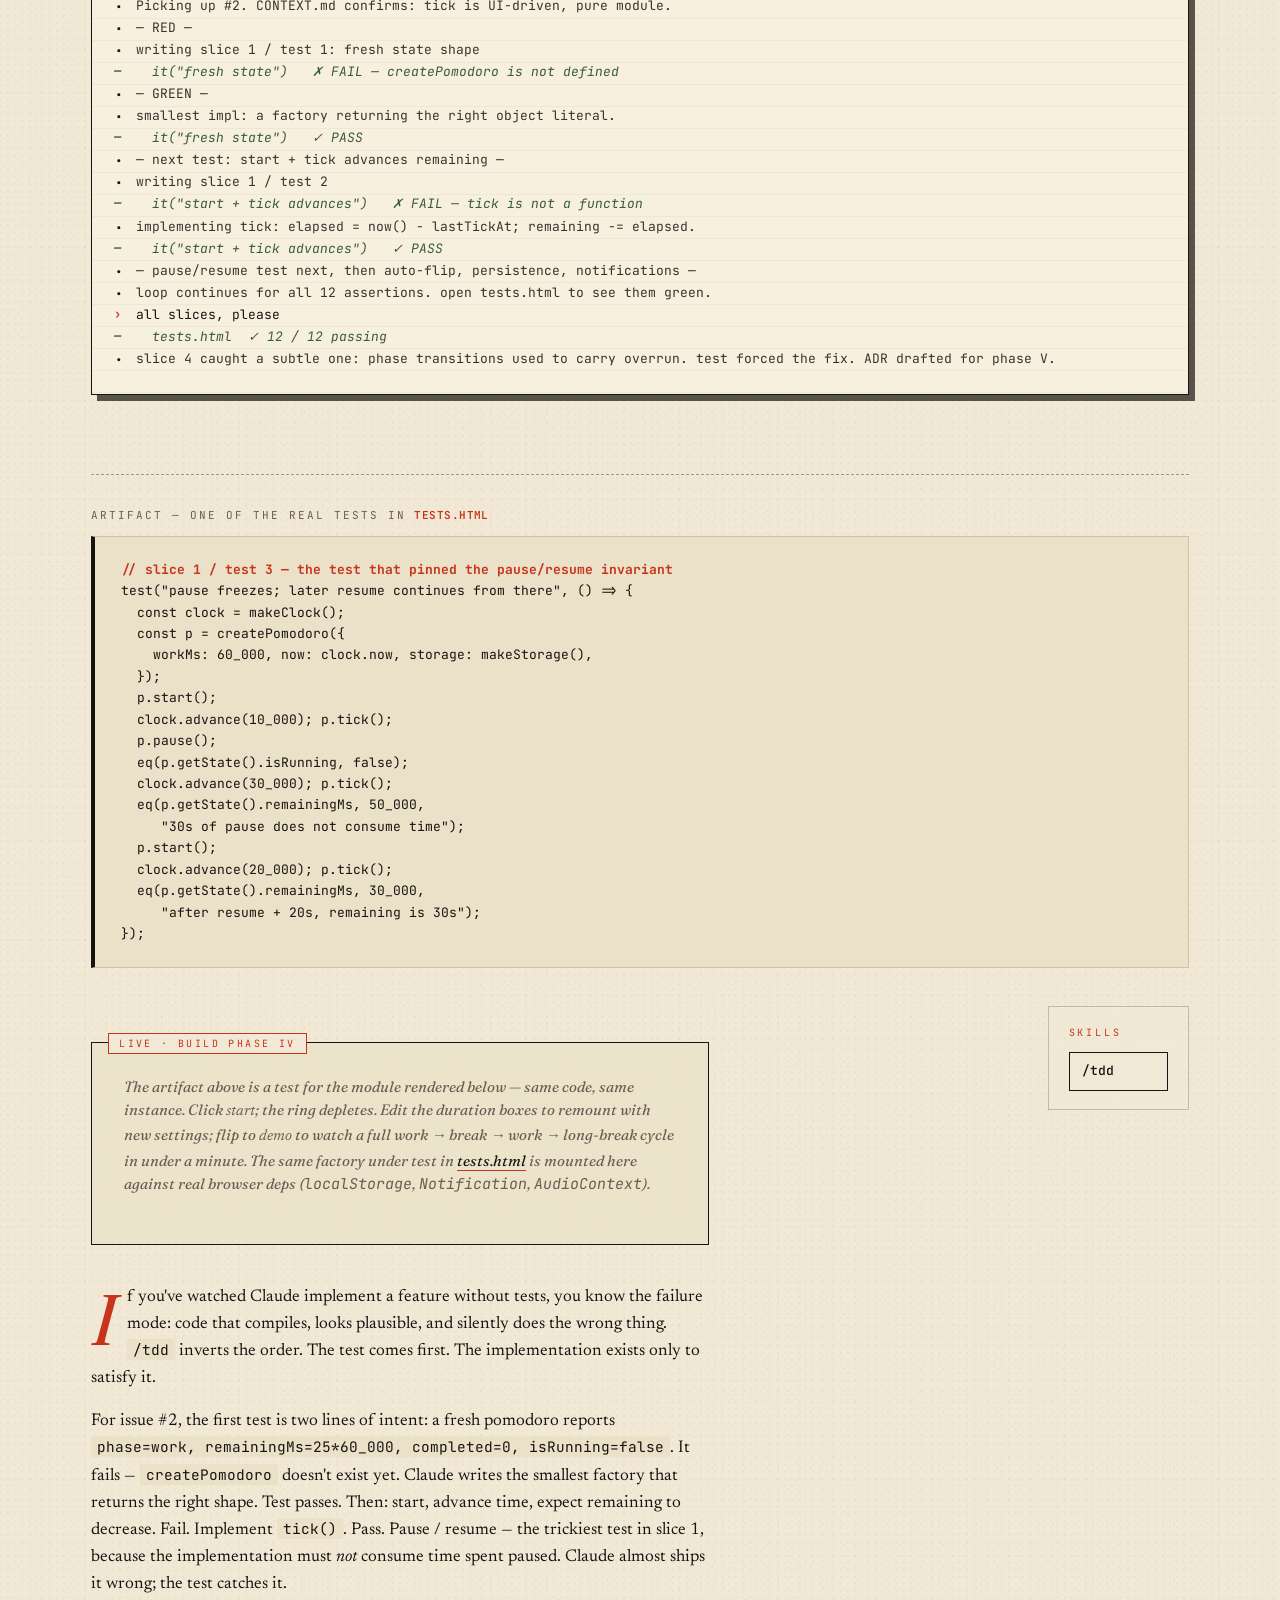
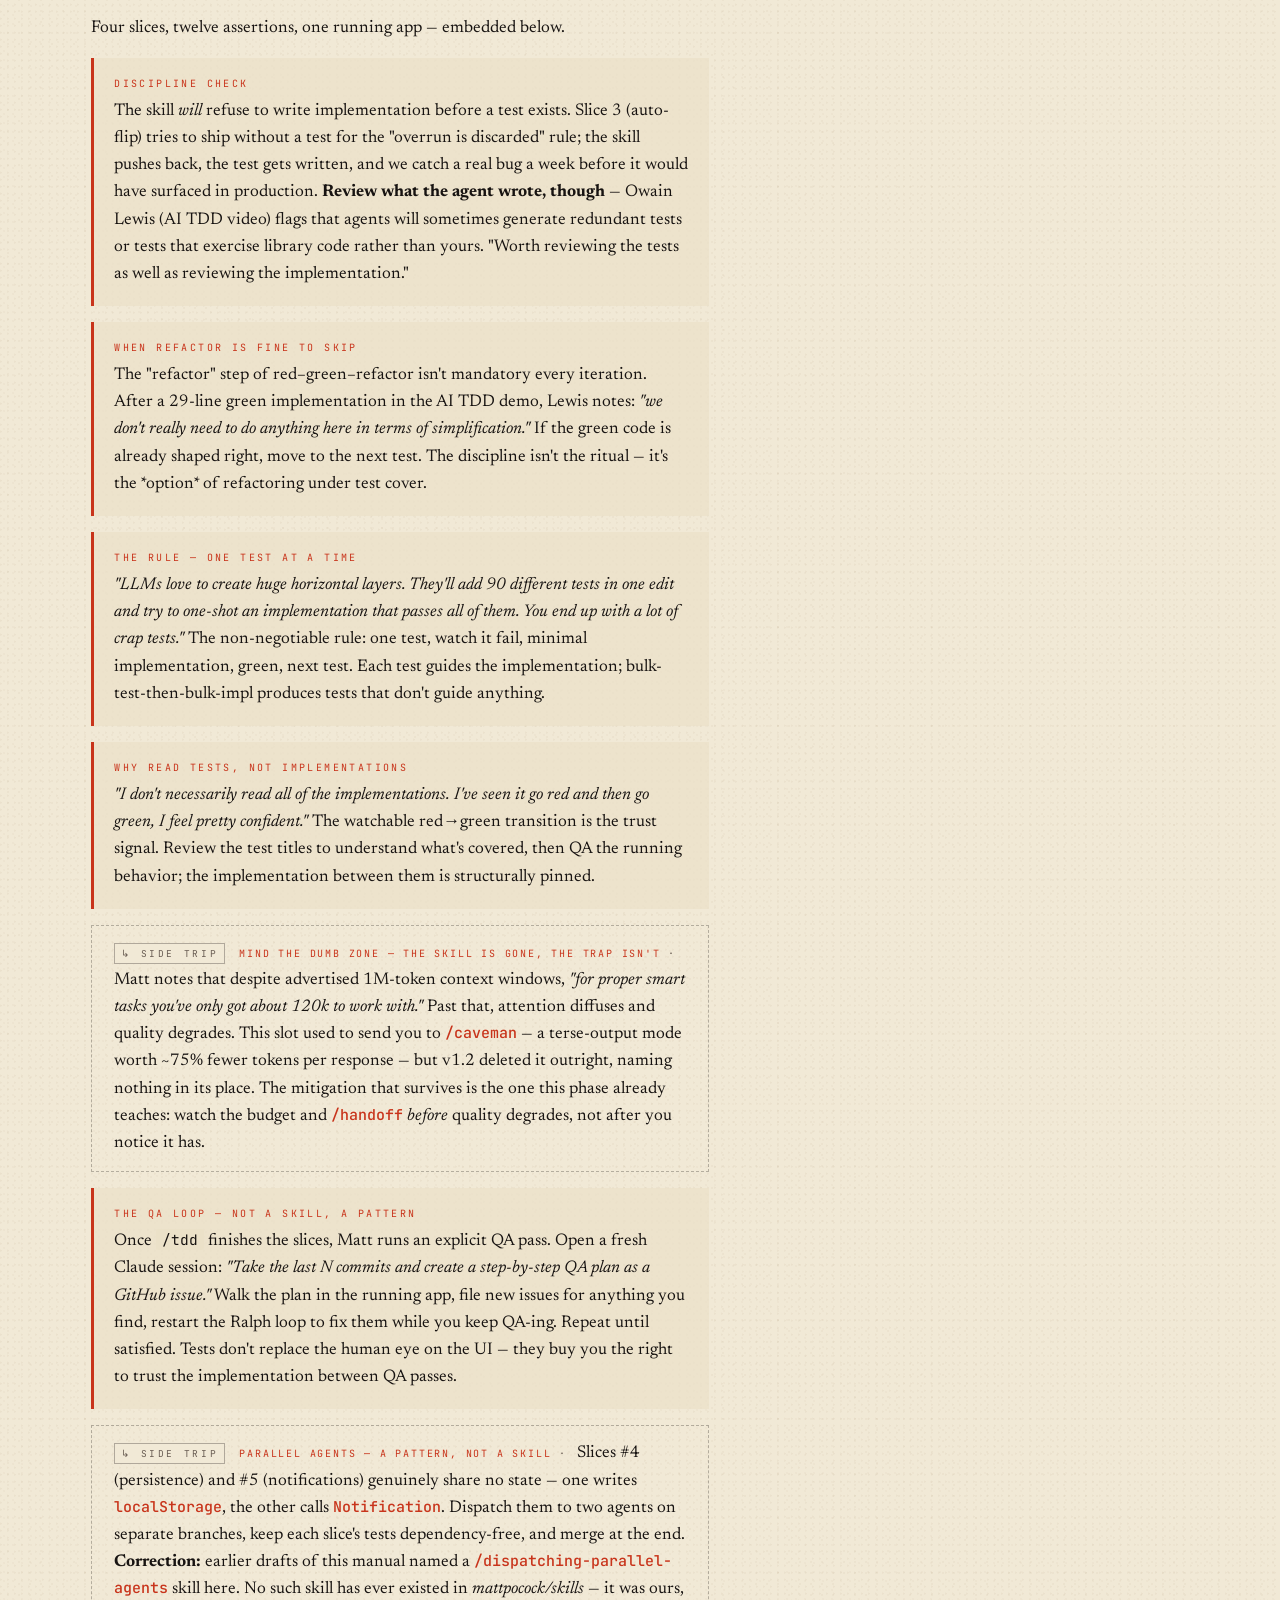
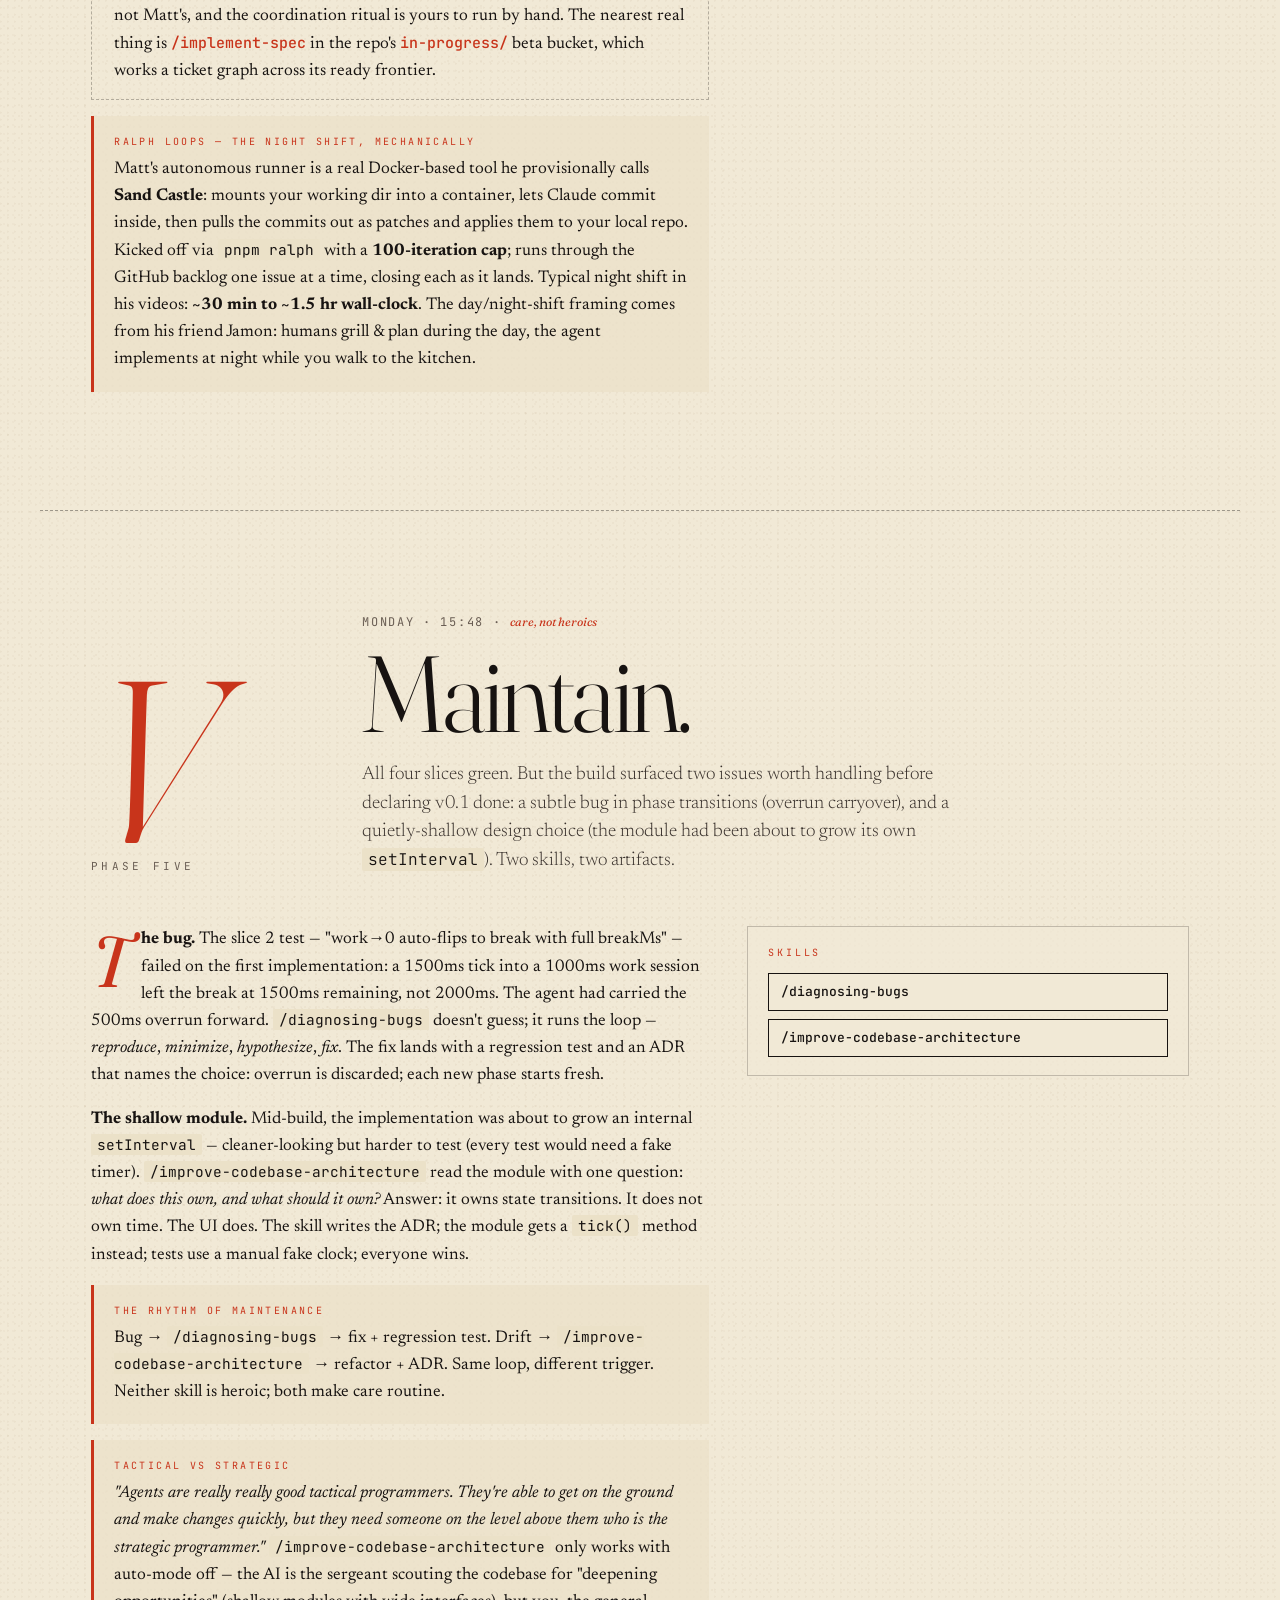
==== commit 814a3bbe: "tutorial: audit every skill name against upstream 6654f6b The v1.2 reorganisation renamed, deleted a" ====
--- a/index.html
+++ b/index.html
@@ -174,7 +174,7 @@
         <span class="failure__num">iii.</span>
         <h3 class="failure__h">Broken code</h3>
         <p class="failure__body">An agent without a test loop is an agent flying blind. It will swear the timer works, then carry overrun across phase boundaries and silently shorten every break. The fix is a feedback loop tight enough that lying becomes impossible: tests first, then the code that turns them green.</p>
-        <p class="failure__cure">cure → <code>/tdd</code>, <code>/diagnose</code></p>
+        <p class="failure__cure">cure → <code>/tdd</code>, <code>/diagnosing-bugs</code></p>
       </li>
       <li class="failure">
         <span class="failure__num">iv.</span>
@@ -326,8 +326,8 @@
           </p>
 
           <p class="aside aside--side-skill">
-            <span class="aside__label">/ubiquitous-language</span>
-            The standalone predecessor that <code>/grill-with-docs</code> absorbed. Reach for it directly if you want to <em>only</em> sharpen the glossary without a full grilling session &mdash; e.g., when refining <code>CONTEXT.md</code> after a feature has shifted the domain language.
+            <span class="aside__label">/domain-modeling</span>
+            Where the glossary work went. <code>/ubiquitous-language</code> was the standalone predecessor; the v1.2 changeset deleted it as <em>&ldquo;already absorbed by a promoted skill.&rdquo;</em> <code>/domain-modeling</code> is that skill &mdash; model-invoked, so it can fire on its own the moment a conversation starts bending a term &mdash; and it writes to the same <code>CONTEXT.md</code> and ADRs <code>/grill-with-docs</code> does. Reach for it when you want to <em>only</em> sharpen the glossary without a full grilling session.
           </p>
         </div>
 
@@ -336,7 +336,7 @@
           <ul class="skill-chip-list">
             <li><button class="skill-chip" data-copy="/grill-with-docs"><code>/grill-with-docs</code><span class="copy-hint">copy</span></button></li>
             <li><button class="skill-chip" data-copy="/grill-me"><code>/grill-me</code><span class="copy-hint">copy</span></button></li>
-            <li><button class="skill-chip" data-copy="/ubiquitous-language"><code>/ubiquitous-language</code><span class="copy-hint">copy</span></button></li>
+            <li><button class="skill-chip" data-copy="/domain-modeling"><code>/domain-modeling</code><span class="copy-hint">copy</span></button></li>
           </ul>
         </aside>
 
@@ -368,7 +368,7 @@
 {"who":"sys","t":"&mdash; 6 minutes later &mdash;"},
 {"who":"claude","t":"✓ CONTEXT.md updated: session, completed, auto-flip, long break, tick (all defined)"},
 {"who":"claude","t":"✓ 2 open questions flagged: custom durations UI? export of completed log?"},
-{"who":"claude","t":"ready to draft a PRD? try /to-prd"}
+{"who":"claude","t":"ready to draft a PRD? try /to-spec"}
 ]'></code></pre>
         </div>
 
@@ -401,7 +401,7 @@
           <p class="phase__kicker">monday · 10:30 · <em>from talk to tickets</em></p>
           <h2 class="phase__h">Spec.</h2>
           <p class="phase__lede">
-            Two skills, back to back. <code>/to-prd</code> compresses the grill into a single product document and files it as the parent issue. <code>/to-issues</code> slices that PRD into <em>vertical</em> tickets &mdash; each one shippable end to end &mdash; ready for an agent to grab.
+            Two skills, back to back. <code>/to-spec</code> compresses the grill into a single product document and files it as the parent issue. <code>/to-tickets</code> slices that PRD into <em>vertical</em> tickets &mdash; each one shippable end to end &mdash; ready for an agent to grab.
           </p>
         </div>
       </header>
@@ -409,7 +409,7 @@
       <div class="phase__body">
         <div class="phase__narrative">
           <p>This is the joint where most teams &mdash; human or agentic &mdash; lose the thread. A PRD that lives in a Notion doc nobody opens, issues sliced horizontally by layer ("backend ticket / frontend ticket / db ticket") that no single agent can finish alone.</p>
-          <p>Matt's skills go the other way. <code>/to-prd</code> writes the spec <em>into the issue tracker</em> &mdash; the same place the work will happen. <code>/to-issues</code> then breaks it into <em>vertical slices</em>: "timer counts down with pause and resume" is one slice, soup to nuts. The first slice ships in 30 minutes. The fourth ships the product.</p>
+          <p>Matt's skills go the other way. <code>/to-spec</code> writes the spec <em>into the issue tracker</em> &mdash; the same place the work will happen. <code>/to-tickets</code> then breaks it into <em>vertical slices</em>: "timer counts down with pause and resume" is one slice, soup to nuts. The first slice ships in 30 minutes. The fourth ships the product.</p>
 
           <p class="aside">
             <span class="aside__label">vertical slices, defined</span>
@@ -433,15 +433,15 @@
 
           <p class="aside aside--side-skill">
             <span class="aside__label">/triage</span>
-            Not just a bug-intake filter &mdash; <code>/triage</code> manages the <em>entire backlog</em>. It runs a label state machine: <code>needs triage</code> &rarr; <code>needs info</code> &rarr; <code>ready for agent</code> &rarr; <code>ready for human</code> &rarr; <code>won't fix</code>. Matt frames it as <em>"Q management... a translation layer between the humans creating these tickets and the AI that's going to implement them."</em> It pairs naturally with <code>/diagnose</code>: if a triaged item is a bug, the same session can drop into a reproduction loop on the spot.
+            Not just a bug-intake filter &mdash; <code>/triage</code> manages the <em>entire backlog</em>. It runs a label state machine: <code>needs triage</code> &rarr; <code>needs info</code> &rarr; <code>ready for agent</code> &rarr; <code>ready for human</code> &rarr; <code>won't fix</code>. Matt frames it as <em>"Q management... a translation layer between the humans creating these tickets and the AI that's going to implement them."</em> It pairs naturally with <code>/diagnosing-bugs</code>: if a triaged item is a bug, the same session can drop into a reproduction loop on the spot.
           </p>
         </div>
 
         <aside class="phase__skills">
           <p class="skills-label">skills</p>
           <ul class="skill-chip-list">
-            <li><button class="skill-chip" data-copy="/to-prd"><code>/to-prd</code><span class="copy-hint">copy</span></button></li>
-            <li><button class="skill-chip" data-copy="/to-issues"><code>/to-issues</code><span class="copy-hint">copy</span></button></li>
+            <li><button class="skill-chip" data-copy="/to-spec"><code>/to-spec</code><span class="copy-hint">copy</span></button></li>
+            <li><button class="skill-chip" data-copy="/to-tickets"><code>/to-tickets</code><span class="copy-hint">copy</span></button></li>
             <li><button class="skill-chip" data-copy="/prototype"><code>/prototype</code><span class="copy-hint">copy</span></button></li>
           </ul>
         </aside>
@@ -453,10 +453,10 @@
             <button class="terminal__play" aria-label="Play simulated session">▶ play</button>
           </div>
           <pre class="terminal__screen"><code class="terminal__transcript" data-script='[
-{"who":"user","t":"/to-prd"},
+{"who":"user","t":"/to-spec"},
 {"who":"claude","t":"Compressing this session + CONTEXT.md into a PRD..."},
 {"who":"claude","t":"✓ filed issue #1 &mdash; PRD: Pomodoro v0.1 (label: type/feat)"},
-{"who":"user","t":"/to-issues #1"},
+{"who":"user","t":"/to-tickets #1"},
 {"who":"claude","t":"Slicing PRD into vertical tickets. Each should be shippable alone."},
 {"who":"claude","t":"Proposed slices:"},
 {"who":"claude","t":"  #2  timer: count down work, start/pause/reset"},
@@ -534,8 +534,8 @@
           </p>
 
           <p class="aside aside--side-skill">
-            <span class="aside__label">/caveman &mdash; mind the dumb zone</span>
-            Matt notes that despite advertised 1M-token context windows, <em>"for proper smart tasks you've only got about 120k to work with."</em> Past that, attention diffuses and quality degrades. Switch to <code>/caveman</code> mode mid-build &mdash; ~75% fewer tokens per response &mdash; to extend the session before you hit the dumb zone and need <code>/handoff</code>.
+            <span class="aside__label">mind the dumb zone &mdash; the skill is gone, the trap isn&#39;t</span>
+            Matt notes that despite advertised 1M-token context windows, <em>"for proper smart tasks you've only got about 120k to work with."</em> Past that, attention diffuses and quality degrades. This slot used to send you to <code>/caveman</code> &mdash; a terse-output mode worth ~75% fewer tokens per response &mdash; but v1.2 deleted it outright, naming nothing in its place. The mitigation that survives is the one this phase already teaches: watch the budget and <code>/handoff</code> <em>before</em> quality degrades, not after you notice it has.
           </p>
 
           <p class="aside">
@@ -544,8 +544,8 @@
           </p>
 
           <p class="aside aside--side-skill">
-            <span class="aside__label">/dispatching-parallel-agents</span>
-            Slices #4 (persistence) and #5 (notifications) genuinely share no state &mdash; one writes <code>localStorage</code>, the other calls <code>Notification</code>. Dispatch them to two parallel agents and merge at the end. The skill includes the coordination ritual (separate branches, dependency-free tests) that makes parallelization actually faster than sequential.
+            <span class="aside__label">parallel agents &mdash; a pattern, not a skill</span>
+            Slices #4 (persistence) and #5 (notifications) genuinely share no state &mdash; one writes <code>localStorage</code>, the other calls <code>Notification</code>. Dispatch them to two agents on separate branches, keep each slice&#39;s tests dependency-free, and merge at the end. <strong>Correction:</strong> earlier drafts of this manual named a <code>/dispatching-parallel-agents</code> skill here. No such skill has ever existed in <em>mattpocock/skills</em> &mdash; it was ours, not Matt&#39;s, and the coordination ritual is yours to run by hand. The nearest real thing is <code>/implement-spec</code> in the repo&#39;s <code>in-progress/</code> beta bucket, which works a ticket graph across its ready frontier.
           </p>
 
           <p class="aside">
@@ -558,8 +558,6 @@
           <p class="skills-label">skills</p>
           <ul class="skill-chip-list">
             <li><button class="skill-chip" data-copy="/tdd"><code>/tdd</code><span class="copy-hint">copy</span></button></li>
-            <li><button class="skill-chip" data-copy="/caveman"><code>/caveman</code><span class="copy-hint">copy</span></button></li>
-            <li><button class="skill-chip" data-copy="/dispatching-parallel-agents"><code>/dispatching-parallel-agents</code><span class="copy-hint">copy</span></button></li>
           </ul>
         </aside>
 
@@ -642,17 +640,17 @@
 
       <div class="phase__body">
         <div class="phase__narrative">
-          <p><strong>The bug.</strong> The slice 2 test &mdash; "work→0 auto-flips to break with full breakMs" &mdash; failed on the first implementation: a 1500ms tick into a 1000ms work session left the break at 1500ms remaining, not 2000ms. The agent had carried the 500ms overrun forward. <code>/diagnose</code> doesn't guess; it runs the loop &mdash; <em>reproduce</em>, <em>minimize</em>, <em>hypothesize</em>, <em>fix</em>. The fix lands with a regression test and an ADR that names the choice: overrun is discarded; each new phase starts fresh.</p>
+          <p><strong>The bug.</strong> The slice 2 test &mdash; "work→0 auto-flips to break with full breakMs" &mdash; failed on the first implementation: a 1500ms tick into a 1000ms work session left the break at 1500ms remaining, not 2000ms. The agent had carried the 500ms overrun forward. <code>/diagnosing-bugs</code> doesn't guess; it runs the loop &mdash; <em>reproduce</em>, <em>minimize</em>, <em>hypothesize</em>, <em>fix</em>. The fix lands with a regression test and an ADR that names the choice: overrun is discarded; each new phase starts fresh.</p>
           <p><strong>The shallow module.</strong> Mid-build, the implementation was about to grow an internal <code>setInterval</code> &mdash; cleaner-looking but harder to test (every test would need a fake timer). <code>/improve-codebase-architecture</code> read the module with one question: <em>what does this own, and what should it own?</em> Answer: it owns state transitions. It does not own time. The UI does. The skill writes the ADR; the module gets a <code>tick()</code> method instead; tests use a manual fake clock; everyone wins.</p>
 
           <p class="aside">
             <span class="aside__label">the rhythm of maintenance</span>
-            Bug → <code>/diagnose</code> → fix + regression test. Drift → <code>/improve-codebase-architecture</code> → refactor + ADR. Same loop, different trigger. Neither skill is heroic; both make care routine.
+            Bug → <code>/diagnosing-bugs</code> → fix + regression test. Drift → <code>/improve-codebase-architecture</code> → refactor + ADR. Same loop, different trigger. Neither skill is heroic; both make care routine.
           </p>
 
           <p class="aside">
             <span class="aside__label">tactical vs strategic</span>
-            <em>"Agents are really really good tactical programmers. They&#39;re able to get on the ground and make changes quickly, but they need someone on the level above them who is the strategic programmer."</em> <code>/improve-codebase-architecture</code> only works with auto-mode off &mdash; the AI is the sergeant scouting the codebase for "deepening opportunities" (shallow modules with wide interfaces), but you, the general, make the calls. The skill then ships a refactor RFC to <code>/to-issues</code> for an AFK agent to execute. Run it every few days.
+            <em>"Agents are really really good tactical programmers. They&#39;re able to get on the ground and make changes quickly, but they need someone on the level above them who is the strategic programmer."</em> <code>/improve-codebase-architecture</code> only works with auto-mode off &mdash; the AI is the sergeant scouting the codebase for "deepening opportunities" (shallow modules with wide interfaces), but you, the general, make the calls. The skill then ships a refactor RFC to <code>/to-tickets</code> for an AFK agent to execute. Run it every few days.
           </p>
 
           <p class="aside">
@@ -661,8 +659,8 @@
           </p>
 
           <p class="aside aside--side-skill">
-            <span class="aside__label">/zoom-out</span>
-            Run this <em>before</em> <code>/improve-codebase-architecture</code>, not in place of it. <code>/zoom-out</code> answers "what does this codebase actually look like from above?" — and that altitude is the precondition for spotting which modules are shallow. We used it to notice that <code>app.js</code> was about to grow a timer responsibility that didn't belong there.
+            <span class="aside__label">the altitude pass &mdash; not a skill, a pattern</span>
+            This slot used to be <code>/zoom-out</code>. The v1.2 changeset removed it outright &mdash; <em>&ldquo;Remove zoom-out skill and all references&rdquo;</em> &mdash; and named nothing in its place, so the move it encoded is now yours to make by hand. It still belongs <em>before</em> <code>/improve-codebase-architecture</code>, never in place of it: ask <em>&ldquo;what does this codebase actually look like from above?&rdquo;</em> and get an answer before you go hunting for shallow modules. That altitude is the precondition for spotting them. We used it to notice that <code>app.js</code> was about to grow a timer responsibility that didn&#39;t belong there.
           </p>
 
           <p class="aside">
@@ -674,9 +672,8 @@
         <aside class="phase__skills">
           <p class="skills-label">skills</p>
           <ul class="skill-chip-list">
-            <li><button class="skill-chip" data-copy="/diagnose"><code>/diagnose</code><span class="copy-hint">copy</span></button></li>
+            <li><button class="skill-chip" data-copy="/diagnosing-bugs"><code>/diagnosing-bugs</code><span class="copy-hint">copy</span></button></li>
             <li><button class="skill-chip" data-copy="/improve-codebase-architecture"><code>/improve-codebase-architecture</code><span class="copy-hint">copy</span></button></li>
-            <li><button class="skill-chip" data-copy="/zoom-out"><code>/zoom-out</code><span class="copy-hint">copy</span></button></li>
           </ul>
         </aside>
 
@@ -687,7 +684,7 @@
             <button class="terminal__play" aria-label="Play simulated session">▶ play</button>
           </div>
           <pre class="terminal__screen"><code class="terminal__transcript" data-script='[
-{"who":"user","t":"/diagnose &mdash; slice 2 test 1 fails: expected remaining=2000, got 1500"},
+{"who":"user","t":"/diagnosing-bugs &mdash; slice 2 test 1 fails: expected remaining=2000, got 1500"},
 {"who":"claude","t":"&mdash; REPRODUCE &mdash;"},
 {"who":"claude","t":"workMs=1000, breakMs=2000, advance 1500ms. confirmed: remaining=1500."},
 {"who":"claude","t":"&mdash; MINIMIZE &mdash;"},
@@ -697,7 +694,7 @@
 {"who":"claude","t":"&mdash; FIX &mdash;"},
 {"who":"claude","t":"replace while with if. overrun is discarded by design — recorded in ADR 0001."},
 {"who":"sys","t":"  tests.html  ✓ 12 / 12 passing (was 11)"},
-{"who":"user","t":"/zoom-out"},
+{"who":"user","t":"altitude pass &mdash; what does this codebase look like from above?"},
 {"who":"claude","t":"app.js currently owns: tutorial DOM, copy/scroll-spy/terminal, pomodoro module, pomodoro UI."},
 {"who":"claude","t":"observation: the pomodoro module was about to grow its own setInterval. UI doesn&#39;t need it; tests definitely don&#39;t want it."},
 {"who":"user","t":"/improve-codebase-architecture"},
@@ -759,7 +756,7 @@
 
           <p class="aside">
             <span class="aside__label">matt&#39;s rules for a good HANDOFF.md</span>
-            (1) Save to <code>$TMPDIR</code>, never the repo. (2) Use pointers, never duplicate. (3) Redact API keys, passwords, PII &mdash; markdown ends up in places you don&#39;t expect. (4) Always describe <em>why</em> you&#39;re handing off &mdash; without a stated purpose, the agent can&#39;t write a useful document. (5) Include a <em>Suggested Skills</em> section so the receiving agent knows whether to invoke <code>/grill-with-docs</code>, <code>/diagnose</code>, <code>/prototype</code>, etc.
+            (1) Save to <code>$TMPDIR</code>, never the repo. (2) Use pointers, never duplicate. (3) Redact API keys, passwords, PII &mdash; markdown ends up in places you don&#39;t expect. (4) Always describe <em>why</em> you&#39;re handing off &mdash; without a stated purpose, the agent can&#39;t write a useful document. (5) Include a <em>Suggested Skills</em> section so the receiving agent knows whether to invoke <code>/grill-with-docs</code>, <code>/diagnosing-bugs</code>, <code>/prototype</code>, etc.
           </p>
 
           <p class="aside">
@@ -768,8 +765,8 @@
           </p>
 
           <p class="aside aside--side-skill">
-            <span class="aside__label">/write-a-skill</span>
-            One more thing before we close: during the build we ran the same micro-routine twice &mdash; <em>save state to localStorage, then notify subscribers</em>. That's a pattern worth codifying. <code>/write-a-skill</code> scaffolds a new skill (frontmatter, progressive disclosure, examples) so your <em>own</em> recurring rituals become reusable. The meta-skill: building your toolbox as you build the thing.
+            <span class="aside__label">/writing-for-agents</span>
+            One more thing before we close: during the build we ran the same micro-routine twice &mdash; <em>save state to localStorage, then notify subscribers</em>. That's a pattern worth codifying. <code>/writing-for-agents</code> scaffolds a new skill (frontmatter, progressive disclosure, examples) so your <em>own</em> recurring rituals become reusable. The meta-skill: building your toolbox as you build the thing.
           </p>
         </div>
 
@@ -777,7 +774,7 @@
           <p class="skills-label">skills</p>
           <ul class="skill-chip-list">
             <li><button class="skill-chip" data-copy="/handoff"><code>/handoff</code><span class="copy-hint">copy</span></button></li>
-            <li><button class="skill-chip" data-copy="/write-a-skill"><code>/write-a-skill</code><span class="copy-hint">copy</span></button></li>
+            <li><button class="skill-chip" data-copy="/writing-for-agents"><code>/writing-for-agents</code><span class="copy-hint">copy</span></button></li>
           </ul>
         </aside>
 
@@ -794,13 +791,13 @@
 {"who":"claude","t":"  · why we&#39;re handing off → yes"},
 {"who":"claude","t":"  · open questions on the refactor → yes (1)"},
 {"who":"claude","t":"  · ADR pointers → yes (0002 clock ownership)"},
-{"who":"claude","t":"  · suggested skills → /zoom-out, /improve-codebase-architecture"},
+{"who":"claude","t":"  · suggested skills → altitude pass, then /improve-codebase-architecture"},
 {"who":"claude","t":"  · what we built → NO (pointer to tests.html)"},
 {"who":"claude","t":"  · file structure → NO (pointer to CONTEXT.md)"},
 {"who":"claude","t":"  · API keys / PII → redacted"},
 {"who":"claude","t":"✓ wrote $TMPDIR/handoff-pomodoro-items-refactor.md (54 lines)"},
 {"who":"claude","t":"next agent: paste the file path, it will load the suggested skills automatically."},
-{"who":"user","t":"/write-a-skill: codify the persist-then-notify pattern"},
+{"who":"user","t":"/writing-for-agents: codify the persist-then-notify pattern"},
 {"who":"claude","t":"scaffolding .claude/skills/persist-and-notify/"},
 {"who":"claude","t":"✓ frontmatter, examples, references created. usable next session."},
 {"who":"user","t":"clear, ship it"}
@@ -817,7 +814,7 @@
 focused agent. <em>Keep this session pure to ship v0.1.</em>
 
 ## Suggested skills
-/zoom-out, then /improve-codebase-architecture (auto-mode OFF)
+altitude pass first, then /improve-codebase-architecture (auto-mode OFF)
 
 ## Pointers (do NOT duplicate these)
 - Current shape: see <code>repo.ts</code> + <code>items.ts</code>
@@ -829,7 +826,7 @@
 ## Open question for the new agent
 items.ts exposes 9 methods; 6 are 1-line passthroughs to repo.ts.
 Collapse into repo.ts, or split into a use-case layer? Make the call,
-draft a refactor RFC via /to-issues, then hand back.
+draft a refactor RFC via /to-tickets, then hand back.
 
 ## Redacted
 None this session (no keys, no PII).
@@ -876,7 +873,7 @@
       <p class="section-eyebrow">appendix &mdash; provenance</p>
       <h2 class="section-h2">The corpus this version was <em>hardened against</em>.</h2>
       <p class="section-lede">
-        Earlier drafts of this field manual leaned on the <em>mattpocock/skills</em> README and inferred the rest. This version was checked against Matt&#39;s own video explanations &mdash; <strong>eleven</strong> videos fed into a NotebookLM notebook, then <strong>nineteen</strong> questions asked of that notebook (eight cross-cutting, seven per-video deep-dives, three drilling into the user-added videos, plus one drilling into the only live stream in the corpus) to verify the framing, surface direct quotes, and catch claims the README leaves out. Every &ldquo;Matt says&rdquo; aside on this page traces to a citation in <code>notebook_output.json</code> in the project folder.
+        Earlier drafts of this field manual leaned on the <em>mattpocock/skills</em> README and inferred the rest. This version was checked against Matt&#39;s own video explanations &mdash; <strong>eleven</strong> videos fed into a NotebookLM notebook, then <strong>nineteen</strong> questions asked of that notebook (eight cross-cutting, seven per-video deep-dives, three drilling into the user-added videos, plus one drilling into the only live stream in the corpus) to verify the framing, surface direct quotes, and catch claims the README leaves out. Every &ldquo;Matt says&rdquo; aside on this page traces to a citation in <code>notebook_output.json</code> in the project folder. Separately, on <strong>2026-08-26</strong> every skill name on this page was audited against the upstream repo at <code>6654f6b</code>: <code>/diagnose</code>, <code>/to-prd</code>, <code>/to-issues</code> and <code>/write-a-skill</code> were renamed and have been updated in place; <code>/ubiquitous-language</code>, <code>/zoom-out</code> and <code>/caveman</code> were deleted upstream and their asides rewritten to say so; and <code>/dispatching-parallel-agents</code> turned out never to have existed at all.
       </p>
     </div>
 
@@ -911,7 +908,7 @@
       </li>
       <li class="further__card">
         <code class="further__name">Burn through the backlog with /triage</code>
-        <p><a href="https://www.youtube.com/watch?v=MzWIIlx0Gpc" target="_blank" rel="noopener">youtube · MzWIIlx0Gpc</a><br>Source for: <code>/triage</code> as full-backlog state-machine, not just bug intake; the label workflow; pairing with <code>/diagnose</code>.</p>
+        <p><a href="https://www.youtube.com/watch?v=MzWIIlx0Gpc" target="_blank" rel="noopener">youtube · MzWIIlx0Gpc</a><br>Source for: <code>/triage</code> as full-backlog state-machine, not just bug intake; the label workflow; pairing with <code>/diagnosing-bugs</code>.</p>
       </li>
       <li class="further__card">
         <code class="further__name">How To De-Slop A Codebase Ruined By AI</code>
@@ -971,7 +968,7 @@
       <p class="colophon__meta">
         set in <em>Fraunces</em>, <em>Newsreader</em>, and <em>JetBrains Mono</em> &middot; quote-hardened via <em>NotebookLM</em> (<a href="https://github.com/teng-lin/notebooklm-py" target="_blank" rel="noopener">teng-lin/notebooklm-py</a>) against <a href="#provenance">9 of Matt&#39;s videos</a> &middot; not affiliated with Matt Pocock &middot; <a href="#hero">↑ back to top</a>
       </p>
-      <p class="colophon__meta colophon__verified" data-verified-line>verified against <em>mattpocock/skills</em> @ <a href="https://github.com/mattpocock/skills/tree/694fa30311e02c2639942308513555e61ee84a6f" target="_blank" rel="noopener"><code>694fa30</code></a> &middot; 10 videos &middot; last checked 2026-06-16</p>
+      <p class="colophon__meta colophon__verified" data-verified-line>verified against <em>mattpocock/skills</em> @ <a href="https://github.com/mattpocock/skills/tree/6654f6b60cd9d5be8b54c6fafe44346dabeb3b76" target="_blank" rel="noopener"><code>6654f6b</code></a> &middot; 11 videos &middot; last checked 2026-08-26</p>
     </div>
   </footer>
 
